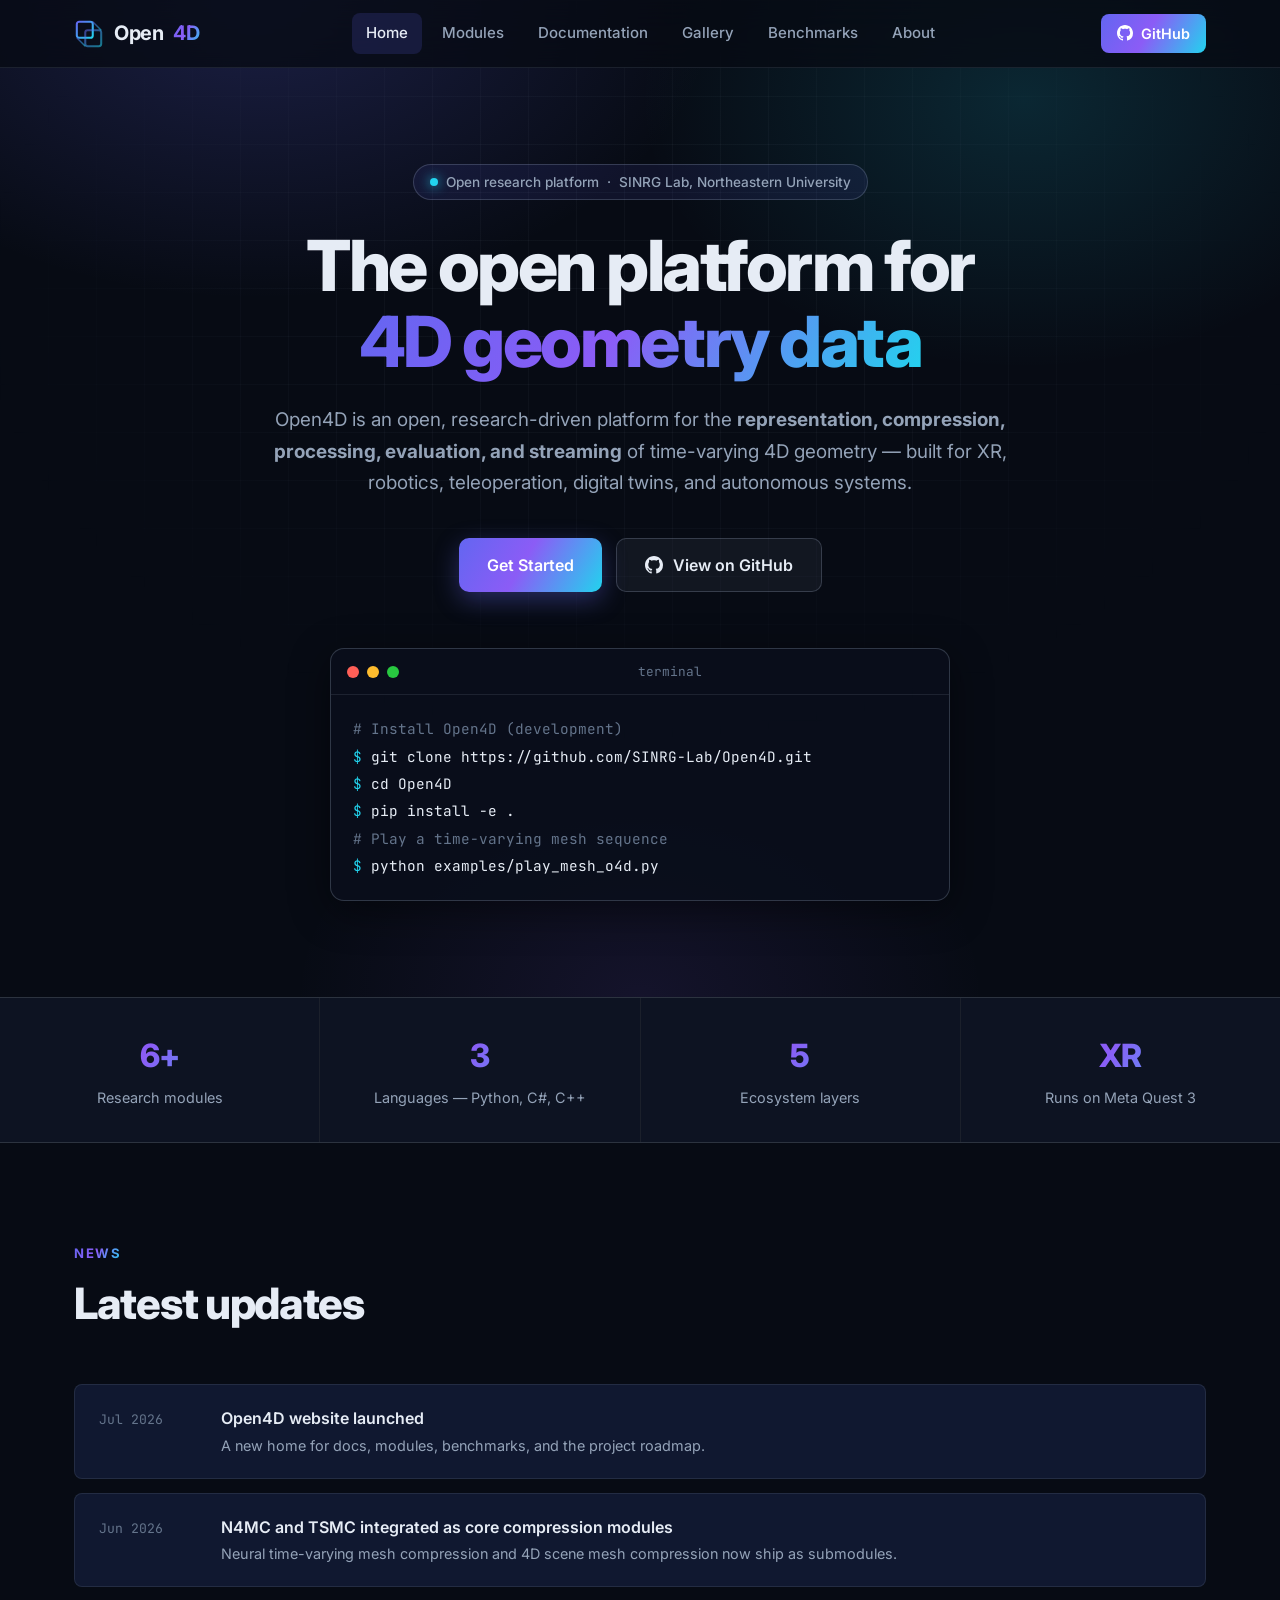
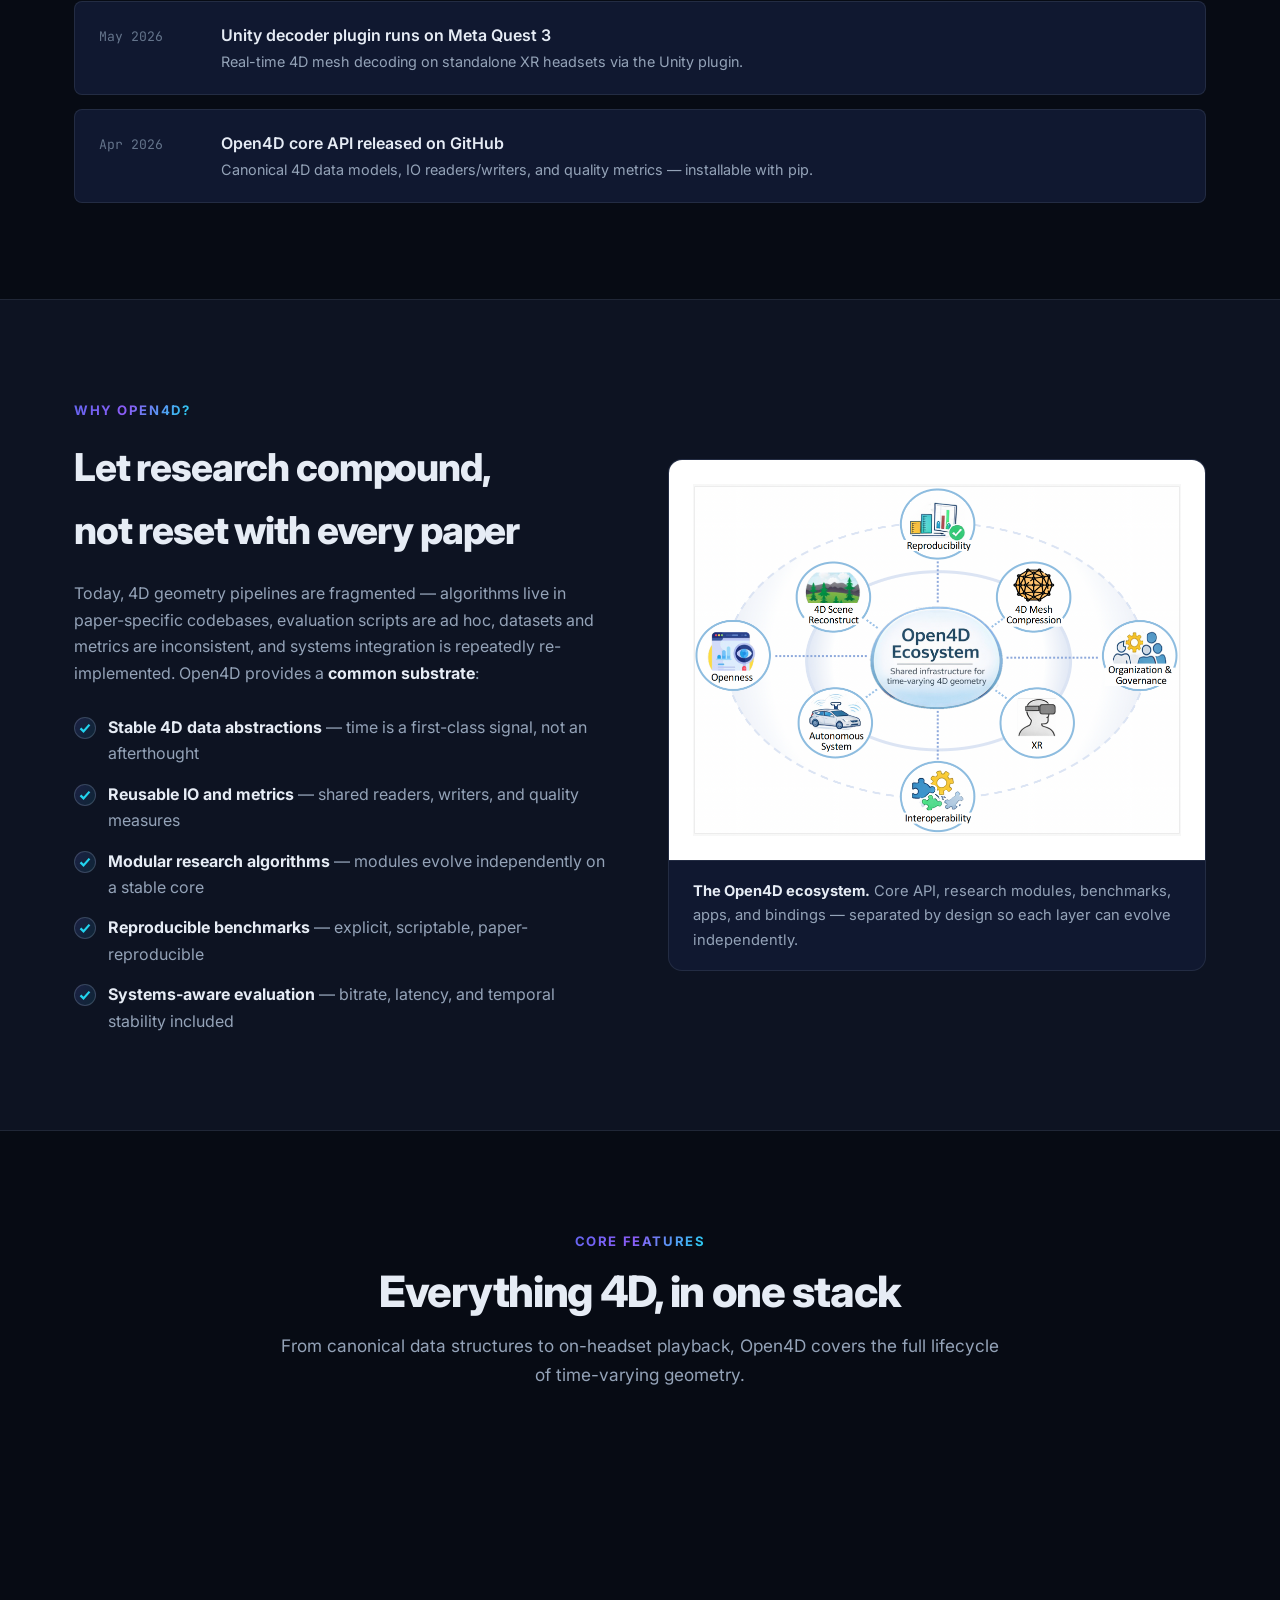
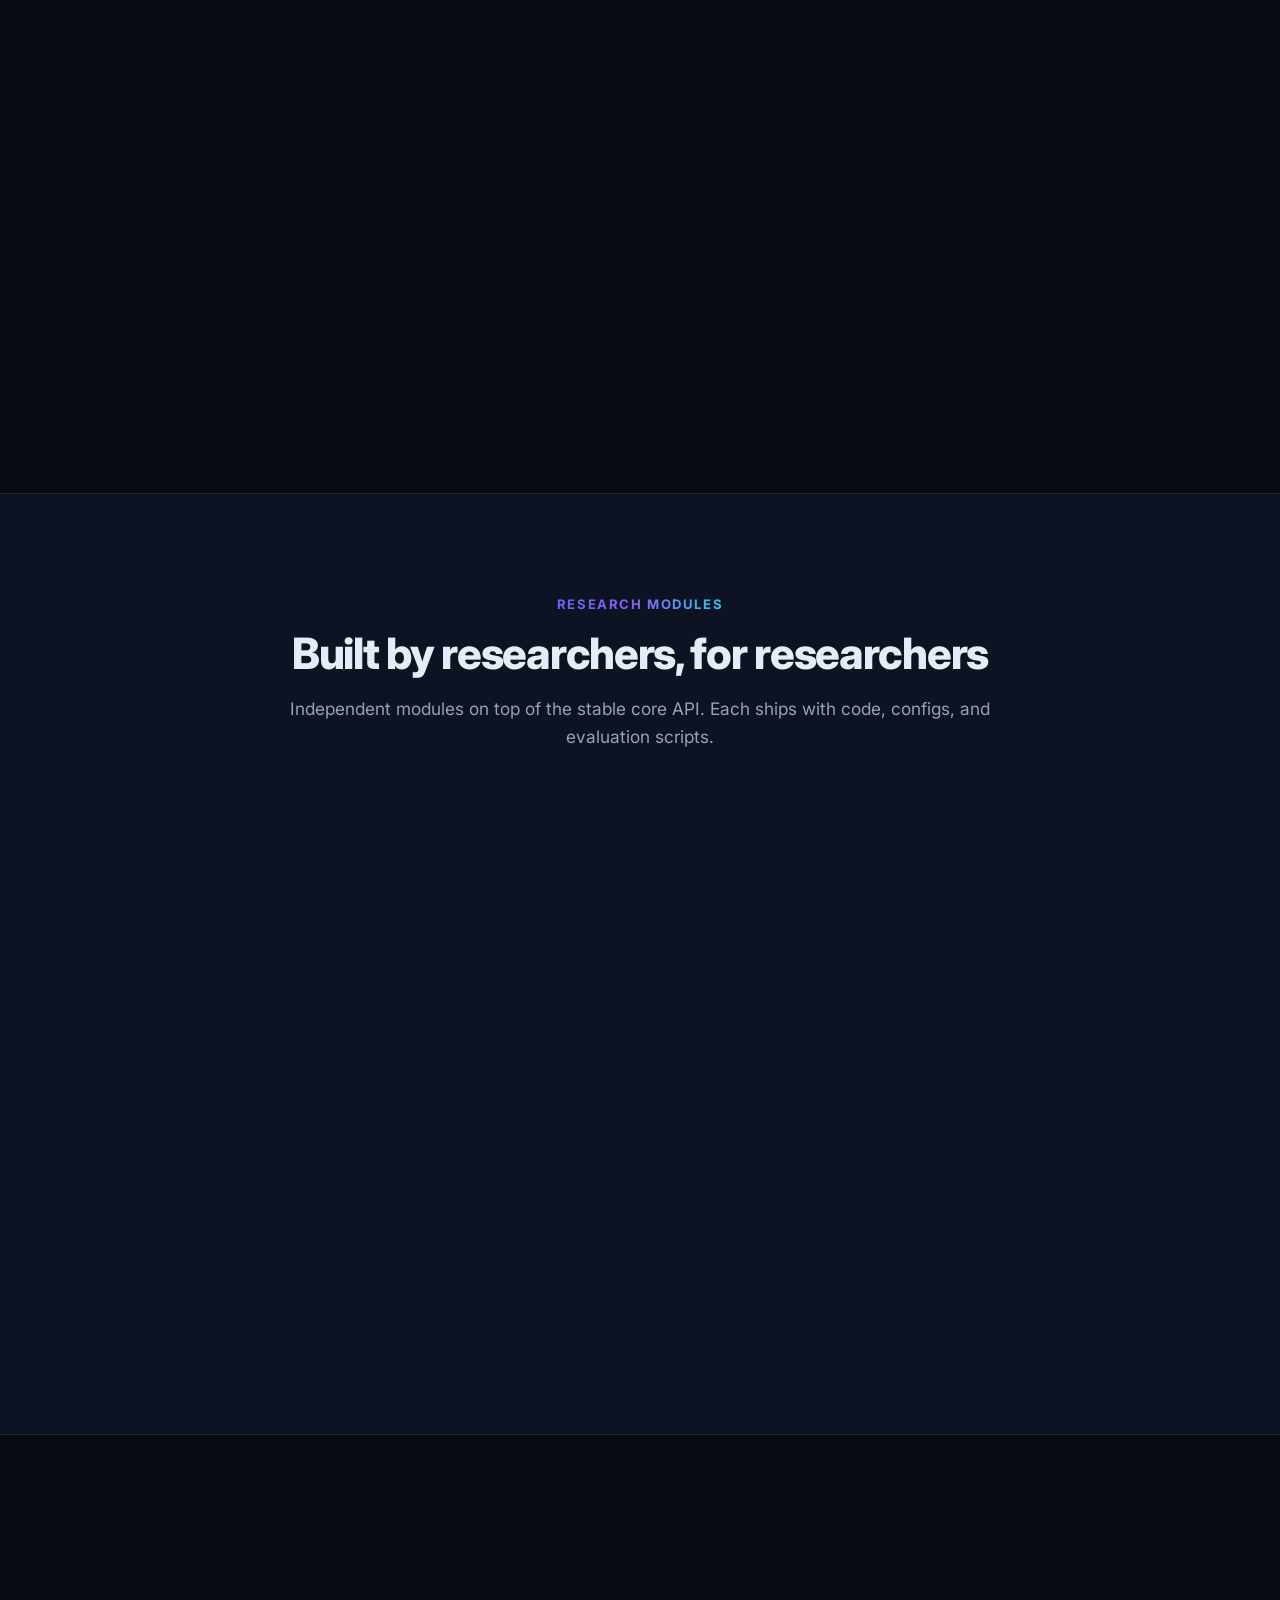
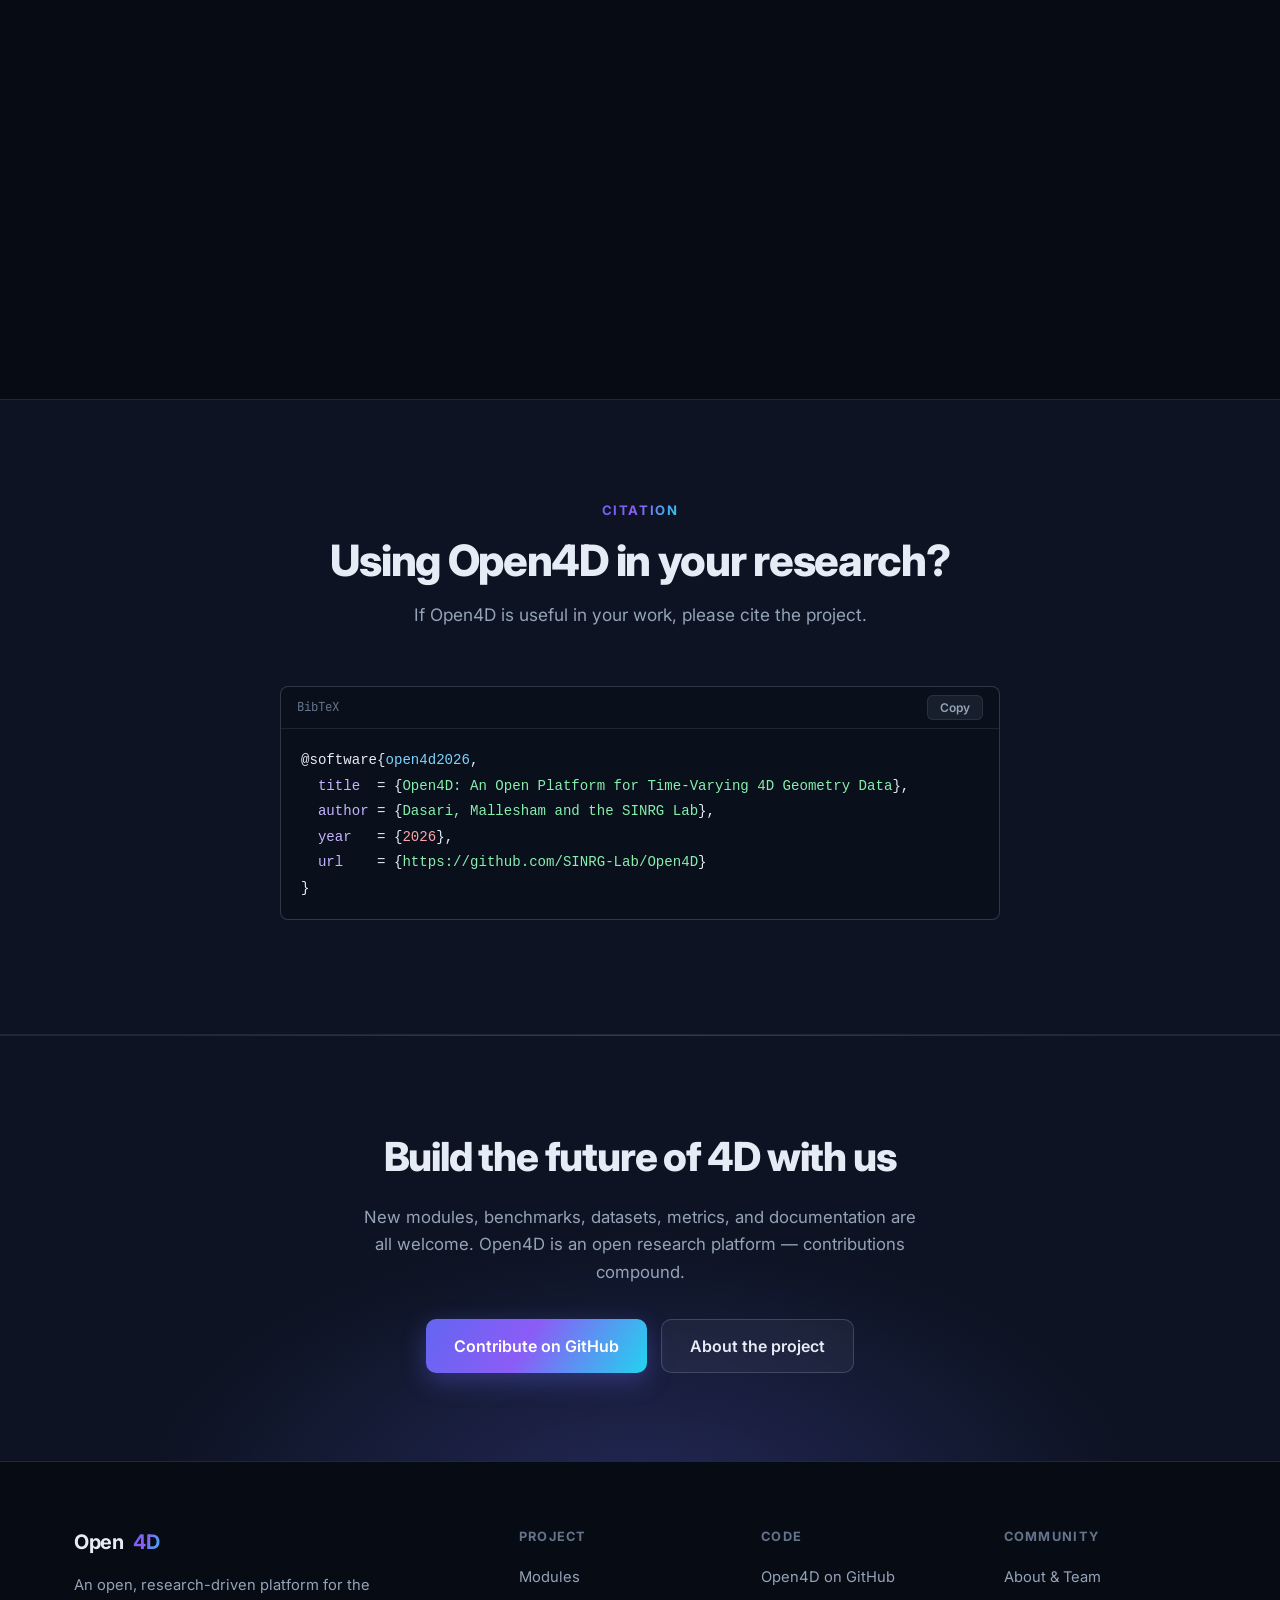
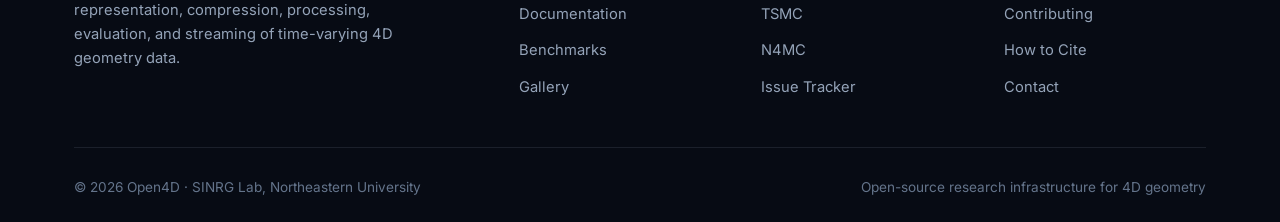
==== index.html @ 84b8e0c8 "adding initial pages" ====
<!DOCTYPE html>
<html lang="en">
<head>
  <meta charset="UTF-8" />
  <meta name="viewport" content="width=device-width, initial-scale=1.0" />
  <title>Open4D — An Open Platform for 4D Geometry Data</title>
  <meta name="description" content="Open4D is an open, research-driven platform for the representation, compression, processing, evaluation, and streaming of time-varying 4D geometry data." />
  <link rel="preconnect" href="https://fonts.googleapis.com" />
  <link rel="preconnect" href="https://fonts.gstatic.com" crossorigin />
  <link href="https://fonts.googleapis.com/css2?family=Inter:wght@400;500;600;700;800&family=JetBrains+Mono:wght@400;500&display=swap" rel="stylesheet" />
  <link rel="stylesheet" href="css/style.css" />
  <link rel="icon" type="image/svg+xml" href="assets/favicon.svg" />
</head>
<body>

  <!-- ============ NAV ============ -->
  <header class="nav">
    <div class="nav-inner">
      <a href="index.html" class="nav-logo">
        <svg class="logo-mark" viewBox="0 0 32 32" xmlns="http://www.w3.org/2000/svg" aria-hidden="true">
          <defs>
            <linearGradient id="logo-grad" x1="0" y1="0" x2="1" y2="1">
              <stop offset="0" stop-color="#6366f1"/><stop offset="1" stop-color="#22d3ee"/>
            </linearGradient>
          </defs>
          <rect x="3" y="3" width="17" height="17" rx="2.5" fill="none" stroke="url(#logo-grad)" stroke-width="2.2"/>
          <rect x="12" y="12" width="17" height="17" rx="2.5" fill="none" stroke="url(#logo-grad)" stroke-width="2.2" opacity="0.55"/>
          <line x1="20" y1="3" x2="29" y2="12" stroke="url(#logo-grad)" stroke-width="1.6" opacity="0.55"/>
          <line x1="3" y1="20" x2="12" y2="29" stroke="url(#logo-grad)" stroke-width="1.6" opacity="0.55"/>
        </svg>
        Open<span class="logo-4d">4D</span>
      </a>
      <nav>
        <ul class="nav-links" id="nav-links">
          <li><a href="index.html" class="active">Home</a></li>
          <li><a href="modules.html">Modules</a></li>
          <li><a href="documentation.html">Documentation</a></li>
          <li><a href="gallery.html">Gallery</a></li>
          <li><a href="benchmarks.html">Benchmarks</a></li>
          <li><a href="about.html">About</a></li>
        </ul>
      </nav>
      <a class="nav-cta" href="https://github.com/SINRG-Lab/Open4D" target="_blank" rel="noopener">
        <svg viewBox="0 0 16 16" aria-hidden="true"><path d="M8 0C3.58 0 0 3.58 0 8c0 3.54 2.29 6.53 5.47 7.59.4.07.55-.17.55-.38 0-.19-.01-.82-.01-1.49-2.01.37-2.53-.49-2.69-.94-.09-.23-.48-.94-.82-1.13-.28-.15-.68-.52-.01-.53.63-.01 1.08.58 1.23.82.72 1.21 1.87.87 2.33.66.07-.52.28-.87.51-1.07-1.78-.2-3.64-.89-3.64-3.95 0-.87.31-1.59.82-2.15-.08-.2-.36-1.02.08-2.12 0 0 .67-.21 2.2.82.64-.18 1.32-.27 2-.27s1.36.09 2 .27c1.53-1.04 2.2-.82 2.2-.82.44 1.1.16 1.92.08 2.12.51.56.82 1.27.82 2.15 0 3.07-1.87 3.75-3.65 3.95.29.25.54.73.54 1.48 0 1.07-.01 1.93-.01 2.2 0 .21.15.46.55.38A8.01 8.01 0 0 0 16 8c0-4.42-3.58-8-8-8z"/></svg>
        GitHub
      </a>
      <button class="nav-toggle" id="nav-toggle" aria-label="Toggle menu" aria-expanded="false">☰</button>
    </div>
  </header>

  <!-- ============ HERO ============ -->
  <section class="hero">
    <div class="hero-bg"></div>
    <div class="hero-grid"></div>
    <div class="container">
      <div class="hero-badge"><span class="dot"></span> Open research platform &nbsp;·&nbsp; SINRG Lab, Northeastern University</div>
      <h1>The open platform for<br /><span class="gradient-text">4D geometry data</span></h1>
      <p class="hero-sub">
        Open4D is an open, research-driven platform for the <strong>representation, compression, processing,
        evaluation, and streaming</strong> of time-varying 4D geometry — built for XR, robotics, teleoperation,
        digital twins, and autonomous systems.
      </p>
      <div class="hero-actions">
        <a href="documentation.html" class="btn btn-primary">Get Started</a>
        <a href="https://github.com/SINRG-Lab/Open4D" target="_blank" rel="noopener" class="btn btn-secondary">
          <svg viewBox="0 0 16 16" aria-hidden="true"><path d="M8 0C3.58 0 0 3.58 0 8c0 3.54 2.29 6.53 5.47 7.59.4.07.55-.17.55-.38 0-.19-.01-.82-.01-1.49-2.01.37-2.53-.49-2.69-.94-.09-.23-.48-.94-.82-1.13-.28-.15-.68-.52-.01-.53.63-.01 1.08.58 1.23.82.72 1.21 1.87.87 2.33.66.07-.52.28-.87.51-1.07-1.78-.2-3.64-.89-3.64-3.95 0-.87.31-1.59.82-2.15-.08-.2-.36-1.02.08-2.12 0 0 .67-.21 2.2.82.64-.18 1.32-.27 2-.27s1.36.09 2 .27c1.53-1.04 2.2-.82 2.2-.82.44 1.1.16 1.92.08 2.12.51.56.82 1.27.82 2.15 0 3.07-1.87 3.75-3.65 3.95.29.25.54.73.54 1.48 0 1.07-.01 1.93-.01 2.2 0 .21.15.46.55.38A8.01 8.01 0 0 0 16 8c0-4.42-3.58-8-8-8z"/></svg>
          View on GitHub
        </a>
      </div>
      <div class="hero-terminal">
        <div class="term-bar">
          <span class="term-dot"></span><span class="term-dot"></span><span class="term-dot"></span>
          <span class="term-title">terminal</span>
        </div>
        <pre><span class="comment"># Install Open4D (development)</span>
<span class="prompt">$</span> git clone https://github.com/SINRG-Lab/Open4D.git
<span class="prompt">$</span> cd Open4D
<span class="prompt">$</span> pip install -e .
<span class="comment"># Play a time-varying mesh sequence</span>
<span class="prompt">$</span> python examples/play_mesh_o4d.py</pre>
      </div>
    </div>
  </section>

  <!-- ============ STATS ============ -->
  <div class="stats-strip">
    <div class="stat"><div class="stat-num">6+</div><div class="stat-label">Research modules</div></div>
    <div class="stat"><div class="stat-num">3</div><div class="stat-label">Languages — Python, C#, C++</div></div>
    <div class="stat"><div class="stat-num">5</div><div class="stat-label">Ecosystem layers</div></div>
    <div class="stat"><div class="stat-num">XR</div><div class="stat-label">Runs on Meta Quest 3</div></div>
  </div>

  <!-- ============ NEWS ============ -->
  <section class="section">
    <div class="container">
      <div class="section-head left">
        <span class="section-eyebrow">News</span>
        <h2>Latest updates</h2>
      </div>
      <div class="news-list reveal">
        <div class="news-item">
          <span class="news-date">Jul 2026</span>
          <div><h4>Open4D website launched</h4><p>A new home for docs, modules, benchmarks, and the project roadmap.</p></div>
        </div>
        <div class="news-item">
          <span class="news-date">Jun 2026</span>
          <div><h4>N4MC and TSMC integrated as core compression modules</h4><p>Neural time-varying mesh compression and 4D scene mesh compression now ship as submodules.</p></div>
        </div>
        <div class="news-item">
          <span class="news-date">May 2026</span>
          <div><h4>Unity decoder plugin runs on Meta Quest 3</h4><p>Real-time 4D mesh decoding on standalone XR headsets via the Unity plugin.</p></div>
        </div>
        <div class="news-item">
          <span class="news-date">Apr 2026</span>
          <div><h4>Open4D core API released on GitHub</h4><p>Canonical 4D data models, IO readers/writers, and quality metrics — installable with pip.</p></div>
        </div>
      </div>
    </div>
  </section>

  <!-- ============ WHY OPEN4D ============ -->
  <section class="section section-alt">
    <div class="container split">
      <div class="reveal">
        <span class="section-eyebrow">Why Open4D?</span>
        <h2 style="font-size: clamp(1.8rem, 4vw, 2.4rem); font-weight: 800; letter-spacing: -0.03em; margin-bottom: 18px;">
          Let research compound,<br />not reset with every paper
        </h2>
        <p style="color: var(--text-muted); margin-bottom: 28px;">
          Today, 4D geometry pipelines are fragmented — algorithms live in paper-specific codebases,
          evaluation scripts are ad hoc, datasets and metrics are inconsistent, and systems integration
          is repeatedly re-implemented. Open4D provides a <strong style="color: var(--text);">common substrate</strong>:
        </p>
        <ul class="checklist">
          <li><span class="check"><svg viewBox="0 0 16 16"><path d="M2 8.5 6 12.5 14 3.5"/></svg></span><span><strong>Stable 4D data abstractions</strong> — time is a first-class signal, not an afterthought</span></li>
          <li><span class="check"><svg viewBox="0 0 16 16"><path d="M2 8.5 6 12.5 14 3.5"/></svg></span><span><strong>Reusable IO and metrics</strong> — shared readers, writers, and quality measures</span></li>
          <li><span class="check"><svg viewBox="0 0 16 16"><path d="M2 8.5 6 12.5 14 3.5"/></svg></span><span><strong>Modular research algorithms</strong> — modules evolve independently on a stable core</span></li>
          <li><span class="check"><svg viewBox="0 0 16 16"><path d="M2 8.5 6 12.5 14 3.5"/></svg></span><span><strong>Reproducible benchmarks</strong> — explicit, scriptable, paper-reproducible</span></li>
          <li><span class="check"><svg viewBox="0 0 16 16"><path d="M2 8.5 6 12.5 14 3.5"/></svg></span><span><strong>Systems-aware evaluation</strong> — bitrate, latency, and temporal stability included</span></li>
        </ul>
      </div>
      <figure class="figure-block reveal">
        <div class="figure-media"><img src="assets/open4d-ecosystem.png" alt="Open4D ecosystem layers diagram" /></div>
        <figcaption><strong>The Open4D ecosystem.</strong> Core API, research modules, benchmarks, apps, and bindings — separated by design so each layer can evolve independently.</figcaption>
      </figure>
    </div>
  </section>

  <!-- ============ FEATURES ============ -->
  <section class="section">
    <div class="container">
      <div class="section-head">
        <span class="section-eyebrow">Core Features</span>
        <h2>Everything 4D, in one stack</h2>
        <p>From canonical data structures to on-headset playback, Open4D covers the full lifecycle of time-varying geometry.</p>
      </div>
      <div class="grid grid-3">
        <div class="card reveal">
          <div class="card-icon"><svg viewBox="0 0 24 24"><path d="M12 2 3 7v10l9 5 9-5V7l-9-5z"/><path d="M3 7l9 5 9-5"/><path d="M12 12v10"/></svg></div>
          <h3>4D Data Structures</h3>
          <p>Canonical representations for time-varying meshes and point clouds — the <code style="font-family: var(--mono); font-size: 0.85em; color: #a5b4fc;">.o4d</code> data model treats time as a first-class dimension.</p>
        </div>
        <div class="card reveal">
          <div class="card-icon"><svg viewBox="0 0 24 24"><path d="M4 17v3h16v-3"/><path d="M12 3v13"/><path d="M7 11l5 5 5-5"/></svg></div>
          <h3>IO Readers &amp; Writers</h3>
          <p>Unified readers and writers for mesh sequences, point-cloud streams, and Draco-compressed point clouds — one API across formats.</p>
        </div>
        <div class="card reveal">
          <div class="card-icon"><svg viewBox="0 0 24 24"><path d="M21 12a9 9 0 1 1-9-9"/><path d="M21 3l-9 9"/><path d="M15 3h6v6"/></svg></div>
          <h3>Compression Codecs</h3>
          <p>State-of-the-art encoders and decoders for 4D meshes — neural (N4MC), scene-level (TSMC), and time-varying mesh compression (TVMC).</p>
        </div>
        <div class="card reveal">
          <div class="card-icon"><svg viewBox="0 0 24 24"><rect x="2" y="6" width="20" height="12" rx="2"/><path d="M6 12h4"/><path d="M14 12h4"/></svg></div>
          <h3>XR Playback</h3>
          <p>A Unity decoder plugin decodes and renders 4D meshes in real time on XR headsets, including the standalone Meta Quest 3.</p>
        </div>
        <div class="card reveal">
          <div class="card-icon"><svg viewBox="0 0 24 24"><path d="M3 20h18"/><path d="M5 20V10"/><path d="M10 20V4"/><path d="M15 20v-8"/><path d="M20 20V7"/></svg></div>
          <h3>Quality &amp; Temporal Metrics</h3>
          <p>Systems-aware evaluation out of the box: geometric distortion, bitrate, latency, and temporal-stability metrics for streaming pipelines.</p>
        </div>
        <div class="card reveal">
          <div class="card-icon"><svg viewBox="0 0 24 24"><path d="M9 3H5a2 2 0 0 0-2 2v4"/><path d="M15 3h4a2 2 0 0 1 2 2v4"/><path d="M9 21H5a2 2 0 0 1-2-2v-4"/><path d="M15 21h4a2 2 0 0 0 2-2v-4"/><circle cx="12" cy="12" r="3"/></svg></div>
          <h3>Reproducible Benchmarks</h3>
          <p>Paper-reproducible experiment code with reimplemented baselines, configs, and scripts — so results are comparable across papers.</p>
        </div>
      </div>
    </div>
  </section>

  <!-- ============ MODULES PREVIEW ============ -->
  <section class="section section-alt">
    <div class="container">
      <div class="section-head">
        <span class="section-eyebrow">Research Modules</span>
        <h2>Built by researchers, for researchers</h2>
        <p>Independent modules on top of the stable core API. Each ships with code, configs, and evaluation scripts.</p>
      </div>
      <div class="grid grid-3">
        <div class="card reveal">
          <span class="card-tag tag-core">Compression</span>
          <h3>N4MC</h3>
          <p>Neural time-varying mesh compression — learned codecs for dynamic mesh sequences.</p>
          <a class="card-link" href="modules.html#n4mc">Learn more →</a>
        </div>
        <div class="card reveal">
          <span class="card-tag tag-core">Compression</span>
          <h3>TSMC</h3>
          <p>Time-varying 4D scene mesh compression for full dynamic scenes.</p>
          <a class="card-link" href="modules.html#tsmc">Learn more →</a>
        </div>
        <div class="card reveal">
          <span class="card-tag tag-core">Compression</span>
          <h3>TVMC</h3>
          <p>Time-varying mesh compression exploiting temporal redundancy across frames.</p>
          <a class="card-link" href="modules.html#tvmc">Learn more →</a>
        </div>
        <div class="card reveal">
          <span class="card-tag tag-app">XR / Unity</span>
          <h3>Unity Decoder Plugin</h3>
          <p>Real-time 4D mesh decoding in Unity — runs on XR headsets like Meta Quest 3.</p>
          <a class="card-link" href="modules.html#unity">Learn more →</a>
        </div>
        <div class="card reveal">
          <span class="card-tag tag-module">Tracking</span>
          <h3>ARAP Volume Tracking</h3>
          <p>Deformation-aware temporal alignment using as-rigid-as-possible volume tracking.</p>
          <a class="card-link" href="modules.html#arap">Learn more →</a>
        </div>
        <div class="card reveal">
          <span class="card-tag tag-module">Editing</span>
          <h3>Temporal Mesh Editing</h3>
          <p>Structured editing of dynamic geometry that stays consistent across time.</p>
          <a class="card-link" href="modules.html#editing">Learn more →</a>
        </div>
      </div>
    </div>
  </section>

  <!-- ============ QUICKSTART ============ -->
  <section class="section">
    <div class="container split">
      <div class="reveal">
        <span class="section-eyebrow">Quickstart</span>
        <h2 style="font-size: clamp(1.8rem, 4vw, 2.4rem); font-weight: 800; letter-spacing: -0.03em; margin-bottom: 18px;">
          From clone to playback<br />in three commands
        </h2>
        <p style="color: var(--text-muted); margin-bottom: 20px;">
          Open4D installs as a standard Python package. Bundled examples let you load, convert, and play
          time-varying meshes and point clouds immediately — including Draco-compressed point-cloud streams.
        </p>
        <a href="documentation.html" class="btn btn-secondary">Read the docs</a>
      </div>
      <div class="reveal">
        <div class="code-block">
          <div class="code-head"><span>install &amp; run</span><button class="copy-btn">Copy</button></div>
          <pre><code><span class="cm"># clone and install</span>
git clone https://github.com/SINRG-Lab/Open4D.git
cd Open4D
pip install -e .

<span class="cm"># play a 4D mesh sequence</span>
python examples/play_mesh_o4d.py

<span class="cm"># play a Draco-compressed point cloud</span>
python examples/play_draco_pointcloud_o4d.py</code></pre>
        </div>
      </div>
    </div>
  </section>

  <!-- ============ CITATION ============ -->
  <section class="section section-alt">
    <div class="container">
      <div class="section-head">
        <span class="section-eyebrow">Citation</span>
        <h2>Using Open4D in your research?</h2>
        <p>If Open4D is useful in your work, please cite the project.</p>
      </div>
      <div style="max-width: 720px; margin: 0 auto;" class="reveal">
        <div class="code-block">
          <div class="code-head"><span>BibTeX</span><button class="copy-btn">Copy</button></div>
          <pre><code>@software{<span class="fn">open4d2026</span>,
  <span class="kw">title</span>  = {<span class="str">Open4D: An Open Platform for Time-Varying 4D Geometry Data</span>},
  <span class="kw">author</span> = {<span class="str">Dasari, Mallesham and the SINRG Lab</span>},
  <span class="kw">year</span>   = {<span class="num">2026</span>},
  <span class="kw">url</span>    = {<span class="str">https://github.com/SINRG-Lab/Open4D</span>}
}</code></pre>
        </div>
      </div>
    </div>
  </section>

  <!-- ============ CTA ============ -->
  <section class="cta-band">
    <h2>Build the future of 4D with us</h2>
    <p>New modules, benchmarks, datasets, metrics, and documentation are all welcome. Open4D is an open research platform — contributions compound.</p>
    <div class="hero-actions" style="margin-bottom: 0;">
      <a href="https://github.com/SINRG-Lab/Open4D" target="_blank" rel="noopener" class="btn btn-primary">Contribute on GitHub</a>
      <a href="about.html" class="btn btn-secondary">About the project</a>
    </div>
  </section>

  <!-- ============ FOOTER ============ -->
  <footer class="footer">
    <div class="container">
      <div class="footer-grid">
        <div class="footer-brand">
          <a href="index.html" class="nav-logo">Open<span class="logo-4d">4D</span></a>
          <p>An open, research-driven platform for the representation, compression, processing, evaluation, and streaming of time-varying 4D geometry data.</p>
        </div>
        <div>
          <h5>Project</h5>
          <ul>
            <li><a href="modules.html">Modules</a></li>
            <li><a href="documentation.html">Documentation</a></li>
            <li><a href="benchmarks.html">Benchmarks</a></li>
            <li><a href="gallery.html">Gallery</a></li>
          </ul>
        </div>
        <div>
          <h5>Code</h5>
          <ul>
            <li><a href="https://github.com/SINRG-Lab/Open4D" target="_blank" rel="noopener">Open4D on GitHub</a></li>
            <li><a href="https://github.com/SINRG-Lab/TSMC" target="_blank" rel="noopener">TSMC</a></li>
            <li><a href="https://github.com/frozzzen3/N4MC" target="_blank" rel="noopener">N4MC</a></li>
            <li><a href="https://github.com/SINRG-Lab/Open4D/issues" target="_blank" rel="noopener">Issue Tracker</a></li>
          </ul>
        </div>
        <div>
          <h5>Community</h5>
          <ul>
            <li><a href="about.html">About &amp; Team</a></li>
            <li><a href="about.html#contributing">Contributing</a></li>
            <li><a href="about.html#citation">How to Cite</a></li>
            <li><a href="mailto:m.dasari@northeastern.edu">Contact</a></li>
          </ul>
        </div>
      </div>
      <div class="footer-bottom">
        <span>© 2026 Open4D · SINRG Lab, Northeastern University</span>
        <span>Open-source research infrastructure for 4D geometry</span>
      </div>
    </div>
  </footer>

  <script src="js/main.js"></script>
</body>
</html>
---- css/style.css ----
/* ==========================================================================
   Open4D Website — Shared Stylesheet
   ========================================================================== */

:root {
  --bg: #070b14;
  --bg-elevated: #0d1322;
  --bg-card: #101830;
  --bg-card-hover: #16203d;
  --border: rgba(148, 163, 184, 0.14);
  --border-strong: rgba(148, 163, 184, 0.28);
  --text: #e6ecf5;
  --text-muted: #94a3b8;
  --text-faint: #64748b;
  --accent: #6366f1;
  --accent-2: #22d3ee;
  --accent-3: #a78bfa;
  --gradient: linear-gradient(120deg, #6366f1 0%, #8b5cf6 45%, #22d3ee 100%);
  --gradient-soft: linear-gradient(120deg, rgba(99, 102, 241, 0.16), rgba(34, 211, 238, 0.10));
  --radius: 14px;
  --radius-sm: 8px;
  --shadow: 0 10px 40px rgba(0, 0, 0, 0.45);
  --font: "Inter", -apple-system, BlinkMacSystemFont, "Segoe UI", sans-serif;
  --mono: "JetBrains Mono", ui-monospace, "SF Mono", Menlo, monospace;
  --nav-height: 68px;
}

* { margin: 0; padding: 0; box-sizing: border-box; }

html { scroll-behavior: smooth; scroll-padding-top: calc(var(--nav-height) + 20px); }

body {
  font-family: var(--font);
  background: var(--bg);
  color: var(--text);
  line-height: 1.65;
  -webkit-font-smoothing: antialiased;
}

::selection { background: rgba(99, 102, 241, 0.45); }

img { max-width: 100%; display: block; }

a { color: var(--accent-2); text-decoration: none; }
a:hover { text-decoration: underline; }

.container { max-width: 1180px; margin: 0 auto; padding: 0 24px; }

/* --------------------------------------------------------------------------
   Navigation
   -------------------------------------------------------------------------- */

.nav {
  position: fixed;
  inset: 0 0 auto 0;
  height: var(--nav-height);
  z-index: 100;
  backdrop-filter: blur(16px);
  -webkit-backdrop-filter: blur(16px);
  background: rgba(7, 11, 20, 0.78);
  border-bottom: 1px solid var(--border);
}

.nav-inner {
  max-width: 1180px;
  margin: 0 auto;
  padding: 0 24px;
  height: 100%;
  display: flex;
  align-items: center;
  justify-content: space-between;
  gap: 24px;
}

.nav-logo {
  display: flex;
  align-items: center;
  gap: 10px;
  font-weight: 700;
  font-size: 1.25rem;
  color: var(--text);
  letter-spacing: -0.02em;
}
.nav-logo:hover { text-decoration: none; }
.nav-logo .logo-mark { width: 30px; height: 30px; flex-shrink: 0; }
.nav-logo .logo-4d {
  background: var(--gradient);
  -webkit-background-clip: text;
  background-clip: text;
  color: transparent;
}

.nav-links {
  display: flex;
  align-items: center;
  gap: 6px;
  list-style: none;
}
.nav-links a {
  display: block;
  padding: 8px 14px;
  border-radius: 8px;
  color: var(--text-muted);
  font-size: 0.94rem;
  font-weight: 500;
  transition: color 0.15s, background 0.15s;
}
.nav-links a:hover { color: var(--text); background: rgba(148, 163, 184, 0.08); text-decoration: none; }
.nav-links a.active { color: var(--text); background: rgba(99, 102, 241, 0.16); }

.nav-cta {
  display: inline-flex;
  align-items: center;
  gap: 8px;
  padding: 8px 16px;
  border-radius: 8px;
  background: var(--gradient);
  color: #fff !important;
  font-weight: 600;
  font-size: 0.9rem;
  transition: opacity 0.15s, transform 0.15s;
}
.nav-cta:hover { opacity: 0.9; transform: translateY(-1px); text-decoration: none; }
.nav-cta svg { width: 16px; height: 16px; fill: currentColor; }

.nav-toggle {
  display: none;
  background: none;
  border: 1px solid var(--border-strong);
  border-radius: 8px;
  color: var(--text);
  width: 42px;
  height: 42px;
  font-size: 1.2rem;
  cursor: pointer;
}

/* --------------------------------------------------------------------------
   Hero
   -------------------------------------------------------------------------- */

.hero {
  position: relative;
  padding: calc(var(--nav-height) + 96px) 0 96px;
  overflow: hidden;
  text-align: center;
}

.hero-bg {
  position: absolute;
  inset: 0;
  z-index: -1;
  background:
    radial-gradient(ellipse 60% 50% at 20% 0%, rgba(99, 102, 241, 0.22), transparent 60%),
    radial-gradient(ellipse 50% 45% at 80% 10%, rgba(34, 211, 238, 0.14), transparent 60%),
    radial-gradient(ellipse 45% 40% at 50% 100%, rgba(139, 92, 246, 0.10), transparent 60%);
}

.hero-grid {
  position: absolute;
  inset: 0;
  z-index: -1;
  background-image:
    linear-gradient(rgba(148, 163, 184, 0.05) 1px, transparent 1px),
    linear-gradient(90deg, rgba(148, 163, 184, 0.05) 1px, transparent 1px);
  background-size: 48px 48px;
  mask-image: radial-gradient(ellipse 70% 60% at 50% 30%, black 30%, transparent 75%);
  -webkit-mask-image: radial-gradient(ellipse 70% 60% at 50% 30%, black 30%, transparent 75%);
}

.hero-badge {
  display: inline-flex;
  align-items: center;
  gap: 8px;
  padding: 6px 16px;
  border-radius: 100px;
  border: 1px solid var(--border-strong);
  background: rgba(99, 102, 241, 0.1);
  color: var(--text-muted);
  font-size: 0.85rem;
  font-weight: 500;
  margin-bottom: 28px;
}
.hero-badge .dot {
  width: 8px; height: 8px; border-radius: 50%;
  background: var(--accent-2);
  box-shadow: 0 0 12px var(--accent-2);
}

.hero h1 {
  font-size: clamp(2.6rem, 6vw, 4.4rem);
  font-weight: 800;
  letter-spacing: -0.035em;
  line-height: 1.08;
  margin-bottom: 24px;
}
.hero h1 .gradient-text {
  background: var(--gradient);
  -webkit-background-clip: text;
  background-clip: text;
  color: transparent;
}

.hero-sub {
  max-width: 760px;
  margin: 0 auto 40px;
  font-size: 1.18rem;
  color: var(--text-muted);
}

.hero-actions {
  display: flex;
  justify-content: center;
  gap: 14px;
  flex-wrap: wrap;
  margin-bottom: 56px;
}

.btn {
  display: inline-flex;
  align-items: center;
  gap: 10px;
  padding: 13px 28px;
  border-radius: 10px;
  font-weight: 600;
  font-size: 1rem;
  transition: transform 0.15s, opacity 0.15s, background 0.15s;
  cursor: pointer;
  border: none;
}
.btn:hover { text-decoration: none; transform: translateY(-2px); }
.btn svg { width: 18px; height: 18px; fill: currentColor; }
.btn-primary { background: var(--gradient); color: #fff; box-shadow: 0 8px 24px rgba(99, 102, 241, 0.35); }
.btn-primary:hover { opacity: 0.92; }
.btn-secondary {
  background: rgba(148, 163, 184, 0.08);
  color: var(--text);
  border: 1px solid var(--border-strong);
}
.btn-secondary:hover { background: rgba(148, 163, 184, 0.14); }

.hero-terminal {
  max-width: 620px;
  margin: 0 auto;
  text-align: left;
  border-radius: var(--radius);
  border: 1px solid var(--border-strong);
  background: rgba(10, 15, 28, 0.85);
  box-shadow: var(--shadow);
  overflow: hidden;
}
.hero-terminal .term-bar {
  display: flex;
  align-items: center;
  gap: 8px;
  padding: 12px 16px;
  border-bottom: 1px solid var(--border);
}
.term-bar .term-dot { width: 12px; height: 12px; border-radius: 50%; }
.term-bar .term-dot:nth-child(1) { background: #ff5f57; }
.term-bar .term-dot:nth-child(2) { background: #febc2e; }
.term-bar .term-dot:nth-child(3) { background: #28c840; }
.term-bar .term-title { margin-left: auto; margin-right: auto; font-size: 0.8rem; color: var(--text-faint); font-family: var(--mono); }
.hero-terminal pre {
  padding: 20px 22px;
  font-family: var(--mono);
  font-size: 0.9rem;
  line-height: 1.9;
  overflow-x: auto;
}
.hero-terminal .prompt { color: var(--accent-2); }
.hero-terminal .comment { color: var(--text-faint); }

/* Stats strip */
.stats-strip {
  display: grid;
  grid-template-columns: repeat(4, 1fr);
  gap: 1px;
  background: var(--border);
  border-block: 1px solid var(--border);
}
.stat {
  background: var(--bg-elevated);
  padding: 32px 20px;
  text-align: center;
}
.stat .stat-num {
  font-size: 2rem;
  font-weight: 800;
  letter-spacing: -0.02em;
  background: var(--gradient);
  -webkit-background-clip: text;
  background-clip: text;
  color: transparent;
}
.stat .stat-label { color: var(--text-muted); font-size: 0.9rem; margin-top: 4px; }

/* --------------------------------------------------------------------------
   Sections
   -------------------------------------------------------------------------- */

.section { padding: 96px 0; }
.section-alt { background: var(--bg-elevated); border-block: 1px solid var(--border); }

.section-head { max-width: 720px; margin: 0 auto 56px; text-align: center; }
.section-head.left { text-align: left; margin-left: 0; }
.section-eyebrow {
  display: inline-block;
  font-size: 0.82rem;
  font-weight: 700;
  text-transform: uppercase;
  letter-spacing: 0.12em;
  background: var(--gradient);
  -webkit-background-clip: text;
  background-clip: text;
  color: transparent;
  margin-bottom: 14px;
}
.section-head h2 {
  font-size: clamp(1.9rem, 4vw, 2.7rem);
  font-weight: 800;
  letter-spacing: -0.03em;
  line-height: 1.15;
  margin-bottom: 16px;
}
.section-head p { color: var(--text-muted); font-size: 1.08rem; }

/* Cards */
.grid { display: grid; gap: 22px; }
.grid-2 { grid-template-columns: repeat(2, 1fr); }
.grid-3 { grid-template-columns: repeat(3, 1fr); }

.card {
  background: var(--bg-card);
  border: 1px solid var(--border);
  border-radius: var(--radius);
  padding: 28px;
  transition: transform 0.2s, border-color 0.2s, background 0.2s;
}
.card:hover { transform: translateY(-4px); border-color: var(--border-strong); background: var(--bg-card-hover); }

.card-icon {
  width: 48px;
  height: 48px;
  border-radius: 12px;
  display: flex;
  align-items: center;
  justify-content: center;
  background: var(--gradient-soft);
  border: 1px solid var(--border-strong);
  margin-bottom: 18px;
}
.card-icon svg { width: 24px; height: 24px; stroke: var(--accent-2); fill: none; stroke-width: 1.8; }

.card h3 { font-size: 1.15rem; font-weight: 700; margin-bottom: 10px; letter-spacing: -0.01em; }
.card p { color: var(--text-muted); font-size: 0.95rem; }
.card .card-link { display: inline-block; margin-top: 14px; font-weight: 600; font-size: 0.9rem; }

.card-tag {
  display: inline-block;
  padding: 3px 10px;
  border-radius: 100px;
  font-size: 0.72rem;
  font-weight: 700;
  text-transform: uppercase;
  letter-spacing: 0.06em;
  margin-bottom: 14px;
}
.tag-core { background: rgba(99, 102, 241, 0.18); color: #a5b4fc; }
.tag-module { background: rgba(34, 211, 238, 0.14); color: #67e8f9; }
.tag-app { background: rgba(167, 139, 250, 0.16); color: #c4b5fd; }
.tag-soon { background: rgba(251, 191, 36, 0.14); color: #fcd34d; }

/* Figure blocks */
.figure-block {
  background: var(--bg-card);
  border: 1px solid var(--border);
  border-radius: var(--radius);
  overflow: hidden;
}
.figure-block .figure-media {
  background: #fff;
  padding: 24px;
  display: flex;
  justify-content: center;
}
.figure-block .figure-media.dark { background: var(--bg-elevated); }
.figure-block figcaption {
  padding: 18px 24px;
  border-top: 1px solid var(--border);
  color: var(--text-muted);
  font-size: 0.92rem;
}
.figure-block figcaption strong { color: var(--text); }

/* Split layout */
.split {
  display: grid;
  grid-template-columns: 1fr 1fr;
  gap: 56px;
  align-items: center;
}

/* Checklist */
.checklist { list-style: none; display: grid; gap: 14px; }
.checklist li { display: flex; gap: 12px; align-items: flex-start; color: var(--text-muted); }
.checklist li strong { color: var(--text); }
.checklist .check {
  flex-shrink: 0;
  width: 22px; height: 22px;
  border-radius: 50%;
  background: var(--gradient-soft);
  border: 1px solid var(--border-strong);
  display: flex; align-items: center; justify-content: center;
  margin-top: 3px;
}
.checklist .check svg { width: 12px; height: 12px; stroke: var(--accent-2); stroke-width: 3; fill: none; }

/* News list */
.news-list { display: grid; gap: 14px; }
.news-item {
  display: flex;
  gap: 22px;
  align-items: baseline;
  padding: 20px 24px;
  background: var(--bg-card);
  border: 1px solid var(--border);
  border-radius: var(--radius-sm);
  transition: border-color 0.15s;
}
.news-item:hover { border-color: var(--border-strong); }
.news-date {
  flex-shrink: 0;
  font-family: var(--mono);
  font-size: 0.82rem;
  color: var(--text-faint);
  min-width: 100px;
}
.news-item h4 { font-size: 1rem; font-weight: 600; margin-bottom: 2px; }
.news-item p { color: var(--text-muted); font-size: 0.9rem; }

/* --------------------------------------------------------------------------
   Code blocks
   -------------------------------------------------------------------------- */

.code-block {
  position: relative;
  background: #0a0f1c;
  border: 1px solid var(--border-strong);
  border-radius: var(--radius-sm);
  margin: 18px 0;
  overflow: hidden;
}
.code-block .code-head {
  display: flex;
  justify-content: space-between;
  align-items: center;
  padding: 8px 16px;
  border-bottom: 1px solid var(--border);
  font-family: var(--mono);
  font-size: 0.78rem;
  color: var(--text-faint);
}
.code-block pre {
  padding: 18px 20px;
  overflow-x: auto;
  font-family: var(--mono);
  font-size: 0.88rem;
  line-height: 1.75;
}
.code-block code .kw { color: #c4b5fd; }
.code-block code .str { color: #86efac; }
.code-block code .fn { color: #7dd3fc; }
.code-block code .cm { color: #64748b; font-style: italic; }
.code-block code .num { color: #fca5a5; }

.copy-btn {
  background: rgba(148, 163, 184, 0.1);
  border: 1px solid var(--border);
  color: var(--text-muted);
  font-size: 0.75rem;
  font-family: var(--font);
  font-weight: 600;
  padding: 4px 12px;
  border-radius: 6px;
  cursor: pointer;
  transition: background 0.15s, color 0.15s;
}
.copy-btn:hover { background: rgba(148, 163, 184, 0.2); color: var(--text); }
.copy-btn.copied { color: #86efac; border-color: rgba(134, 239, 172, 0.4); }

/* --------------------------------------------------------------------------
   Documentation layout
   -------------------------------------------------------------------------- */

.docs-layout {
  display: grid;
  grid-template-columns: 240px 1fr;
  gap: 56px;
  padding-top: calc(var(--nav-height) + 48px);
  padding-bottom: 96px;
}

.docs-sidebar {
  position: sticky;
  top: calc(var(--nav-height) + 48px);
  align-self: start;
  max-height: calc(100vh - var(--nav-height) - 80px);
  overflow-y: auto;
}
.docs-sidebar h5 {
  font-size: 0.75rem;
  text-transform: uppercase;
  letter-spacing: 0.1em;
  color: var(--text-faint);
  margin: 22px 0 8px;
  font-weight: 700;
}
.docs-sidebar h5:first-child { margin-top: 0; }
.docs-sidebar ul { list-style: none; }
.docs-sidebar a {
  display: block;
  padding: 6px 12px;
  border-left: 2px solid var(--border);
  color: var(--text-muted);
  font-size: 0.9rem;
  transition: color 0.15s, border-color 0.15s;
}
.docs-sidebar a:hover, .docs-sidebar a.active {
  color: var(--text);
  border-left-color: var(--accent);
  text-decoration: none;
}

.docs-content { min-width: 0; }
.docs-content h1 { font-size: 2.4rem; font-weight: 800; letter-spacing: -0.03em; margin-bottom: 16px; }
.docs-content .lead { font-size: 1.12rem; color: var(--text-muted); margin-bottom: 40px; }
.docs-content h2 {
  font-size: 1.6rem;
  font-weight: 700;
  letter-spacing: -0.02em;
  margin: 56px 0 16px;
  padding-top: 24px;
  border-top: 1px solid var(--border);
}
.docs-content h3 { font-size: 1.18rem; font-weight: 700; margin: 32px 0 12px; }
.docs-content p { color: var(--text-muted); margin-bottom: 16px; }
.docs-content ul, .docs-content ol { color: var(--text-muted); margin: 0 0 16px 22px; }
.docs-content li { margin-bottom: 8px; }
.docs-content li strong, .docs-content p strong { color: var(--text); }
.docs-content code:not(pre code) {
  font-family: var(--mono);
  font-size: 0.85em;
  background: rgba(148, 163, 184, 0.12);
  border: 1px solid var(--border);
  padding: 2px 7px;
  border-radius: 6px;
  color: #a5b4fc;
}

.callout {
  display: flex;
  gap: 14px;
  padding: 18px 20px;
  border-radius: var(--radius-sm);
  border: 1px solid rgba(34, 211, 238, 0.3);
  background: rgba(34, 211, 238, 0.07);
  margin: 20px 0;
}
.callout.warn { border-color: rgba(251, 191, 36, 0.35); background: rgba(251, 191, 36, 0.07); }
.callout p { margin: 0; font-size: 0.93rem; }
.callout .callout-icon { flex-shrink: 0; font-size: 1.1rem; }

/* Tables */
.table-wrap { overflow-x: auto; margin: 20px 0; border: 1px solid var(--border); border-radius: var(--radius-sm); }
table { width: 100%; border-collapse: collapse; font-size: 0.92rem; }
th {
  text-align: left;
  padding: 12px 18px;
  background: var(--bg-card);
  color: var(--text);
  font-weight: 600;
  border-bottom: 1px solid var(--border-strong);
  white-space: nowrap;
}
td { padding: 12px 18px; border-bottom: 1px solid var(--border); color: var(--text-muted); }
tr:last-child td { border-bottom: none; }
td code { font-family: var(--mono); font-size: 0.85em; color: #a5b4fc; }

/* --------------------------------------------------------------------------
   Page hero (interior pages)
   -------------------------------------------------------------------------- */

.page-hero {
  position: relative;
  padding: calc(var(--nav-height) + 72px) 0 64px;
  border-bottom: 1px solid var(--border);
  overflow: hidden;
}
.page-hero h1 { font-size: clamp(2.2rem, 5vw, 3.2rem); font-weight: 800; letter-spacing: -0.03em; margin-bottom: 14px; }
.page-hero p { max-width: 700px; color: var(--text-muted); font-size: 1.12rem; }

/* Gallery */
.gallery-grid { display: grid; grid-template-columns: repeat(2, 1fr); gap: 26px; }
.gallery-grid .wide { grid-column: 1 / -1; }

/* Module detail rows */
.module-row {
  display: grid;
  grid-template-columns: 1fr;
  gap: 0;
  background: var(--bg-card);
  border: 1px solid var(--border);
  border-radius: var(--radius);
  padding: 34px;
  margin-bottom: 26px;
}
.module-row .module-head { display: flex; align-items: center; gap: 16px; flex-wrap: wrap; margin-bottom: 14px; }
.module-row h3 { font-size: 1.35rem; font-weight: 700; letter-spacing: -0.01em; }
.module-row p { color: var(--text-muted); margin-bottom: 12px; }
.module-meta { display: flex; gap: 18px; flex-wrap: wrap; margin-top: 16px; font-size: 0.85rem; color: var(--text-faint); font-family: var(--mono); }
.module-meta span { display: inline-flex; align-items: center; gap: 6px; }

/* Timeline / roadmap */
.timeline { position: relative; margin-left: 10px; padding-left: 32px; border-left: 2px solid var(--border-strong); display: grid; gap: 32px; }
.timeline-item { position: relative; }
.timeline-item::before {
  content: "";
  position: absolute;
  left: -41px;
  top: 6px;
  width: 16px; height: 16px;
  border-radius: 50%;
  background: var(--bg);
  border: 3px solid var(--accent);
}
.timeline-item.done::before { background: var(--accent); box-shadow: 0 0 14px rgba(99, 102, 241, 0.7); }
.timeline-item h4 { font-size: 1.05rem; font-weight: 700; margin-bottom: 6px; }
.timeline-item p { color: var(--text-muted); font-size: 0.94rem; }
.timeline-item .when { font-family: var(--mono); font-size: 0.78rem; color: var(--text-faint); text-transform: uppercase; letter-spacing: 0.08em; }

/* --------------------------------------------------------------------------
   CTA band + Footer
   -------------------------------------------------------------------------- */

.cta-band {
  position: relative;
  text-align: center;
  padding: 88px 24px;
  border-block: 1px solid var(--border);
  background:
    radial-gradient(ellipse 55% 90% at 50% 110%, rgba(99, 102, 241, 0.25), transparent 70%),
    var(--bg-elevated);
}
.cta-band h2 { font-size: clamp(1.8rem, 4vw, 2.5rem); font-weight: 800; letter-spacing: -0.03em; margin-bottom: 14px; }
.cta-band p { color: var(--text-muted); max-width: 560px; margin: 0 auto 32px; font-size: 1.05rem; }

.footer { padding: 64px 0 40px; }
.footer-grid {
  display: grid;
  grid-template-columns: 2fr 1fr 1fr 1fr;
  gap: 40px;
  padding-bottom: 48px;
  border-bottom: 1px solid var(--border);
}
.footer-brand p { color: var(--text-muted); font-size: 0.92rem; margin-top: 14px; max-width: 320px; }
.footer h5 { font-size: 0.8rem; text-transform: uppercase; letter-spacing: 0.1em; color: var(--text-faint); margin-bottom: 16px; }
.footer ul { list-style: none; display: grid; gap: 10px; }
.footer ul a { color: var(--text-muted); font-size: 0.92rem; }
.footer ul a:hover { color: var(--text); }
.footer-bottom {
  display: flex;
  justify-content: space-between;
  align-items: center;
  gap: 16px;
  flex-wrap: wrap;
  padding-top: 28px;
  color: var(--text-faint);
  font-size: 0.85rem;
}

/* Reveal animation */
.reveal { opacity: 0; transform: translateY(24px); transition: opacity 0.6s ease, transform 0.6s ease; }
.reveal.visible { opacity: 1; transform: none; }
@media (prefers-reduced-motion: reduce) {
  .reveal { opacity: 1; transform: none; transition: none; }
  html { scroll-behavior: auto; }
}

/* --------------------------------------------------------------------------
   Responsive
   -------------------------------------------------------------------------- */

@media (max-width: 960px) {
  .grid-3 { grid-template-columns: repeat(2, 1fr); }
  .split { grid-template-columns: 1fr; gap: 40px; }
  .stats-strip { grid-template-columns: repeat(2, 1fr); }
  .footer-grid { grid-template-columns: 1fr 1fr; }
  .docs-layout { grid-template-columns: 1fr; }
  .docs-sidebar { position: static; max-height: none; display: none; }
  .gallery-grid { grid-template-columns: 1fr; }
}

@media (max-width: 720px) {
  .nav-links {
    position: fixed;
    top: var(--nav-height);
    left: 0; right: 0;
    flex-direction: column;
    align-items: stretch;
    gap: 4px;
    background: rgba(7, 11, 20, 0.97);
    backdrop-filter: blur(16px);
    border-bottom: 1px solid var(--border);
    padding: 16px 24px;
    display: none;
  }
  .nav-links.open { display: flex; }
  .nav-toggle { display: block; }
  .grid-2, .grid-3 { grid-template-columns: 1fr; }
  .section { padding: 64px 0; }
  .hero { padding-bottom: 64px; }
}
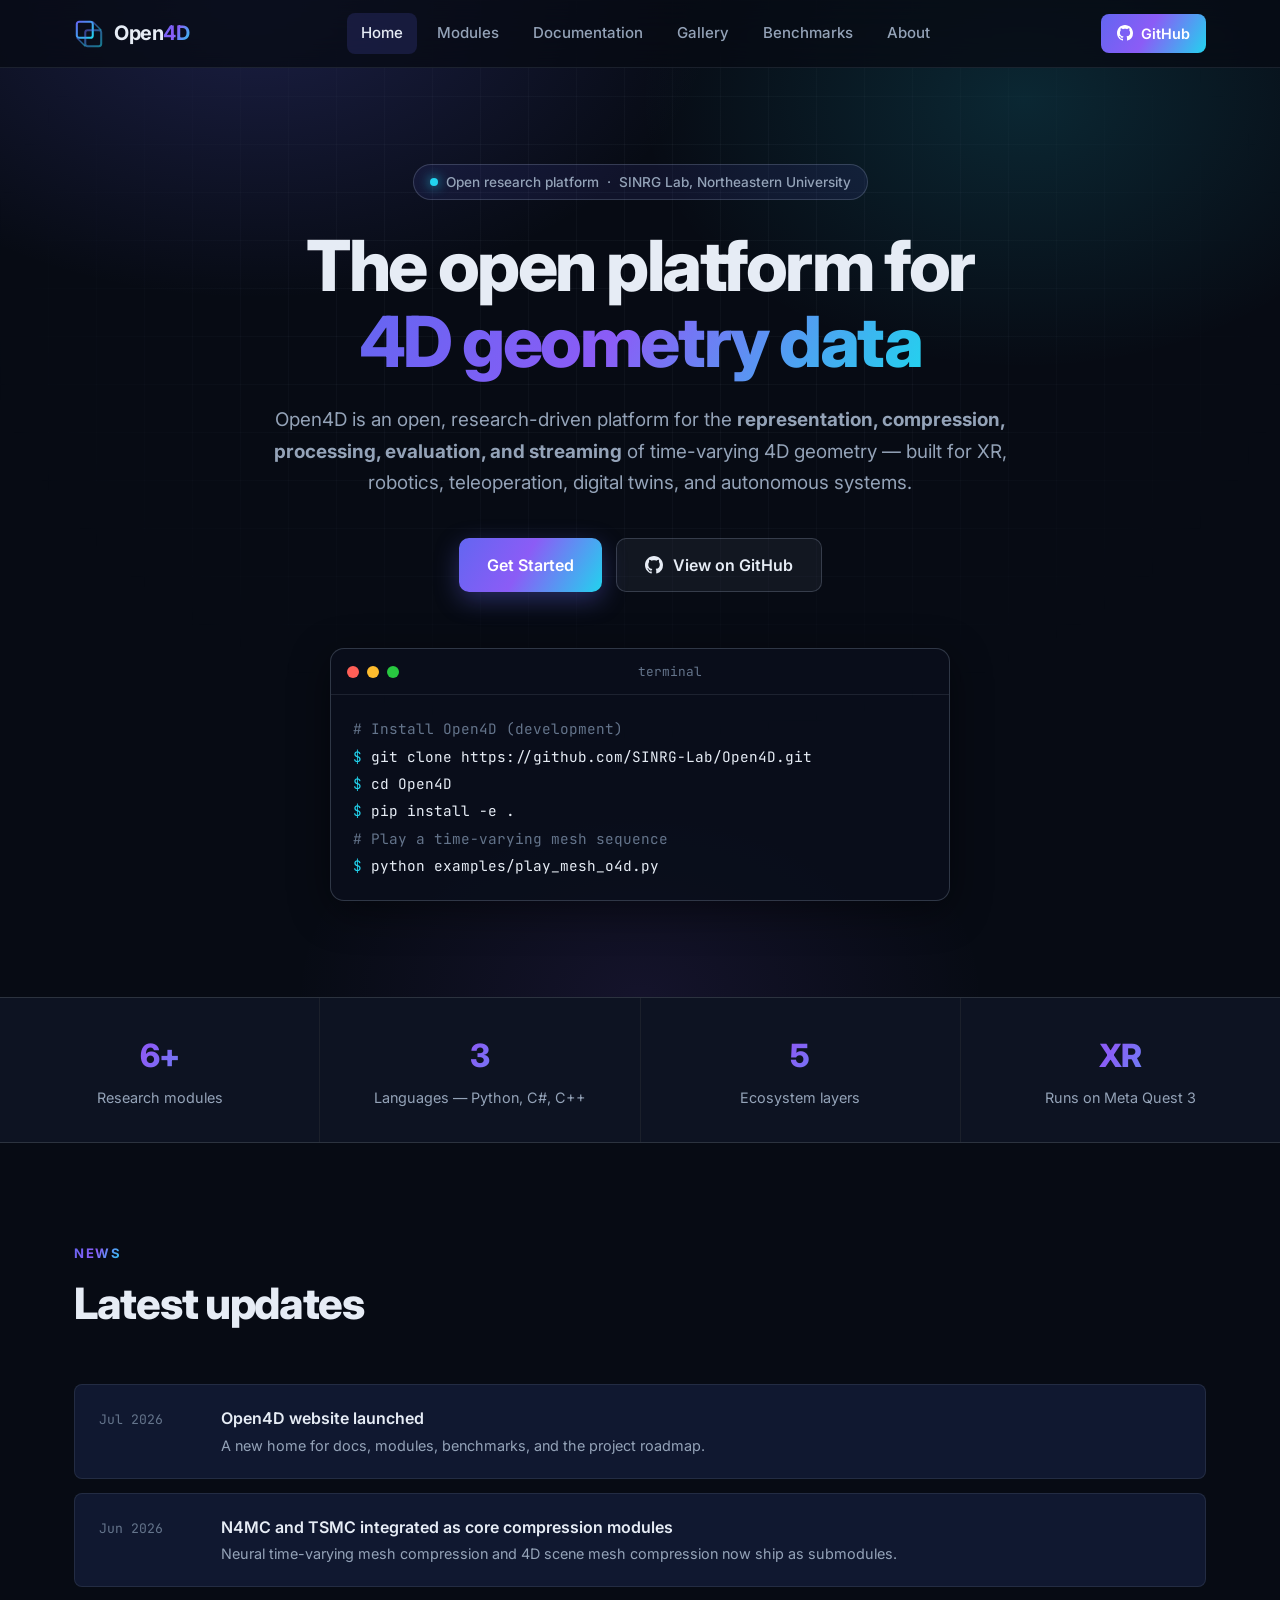
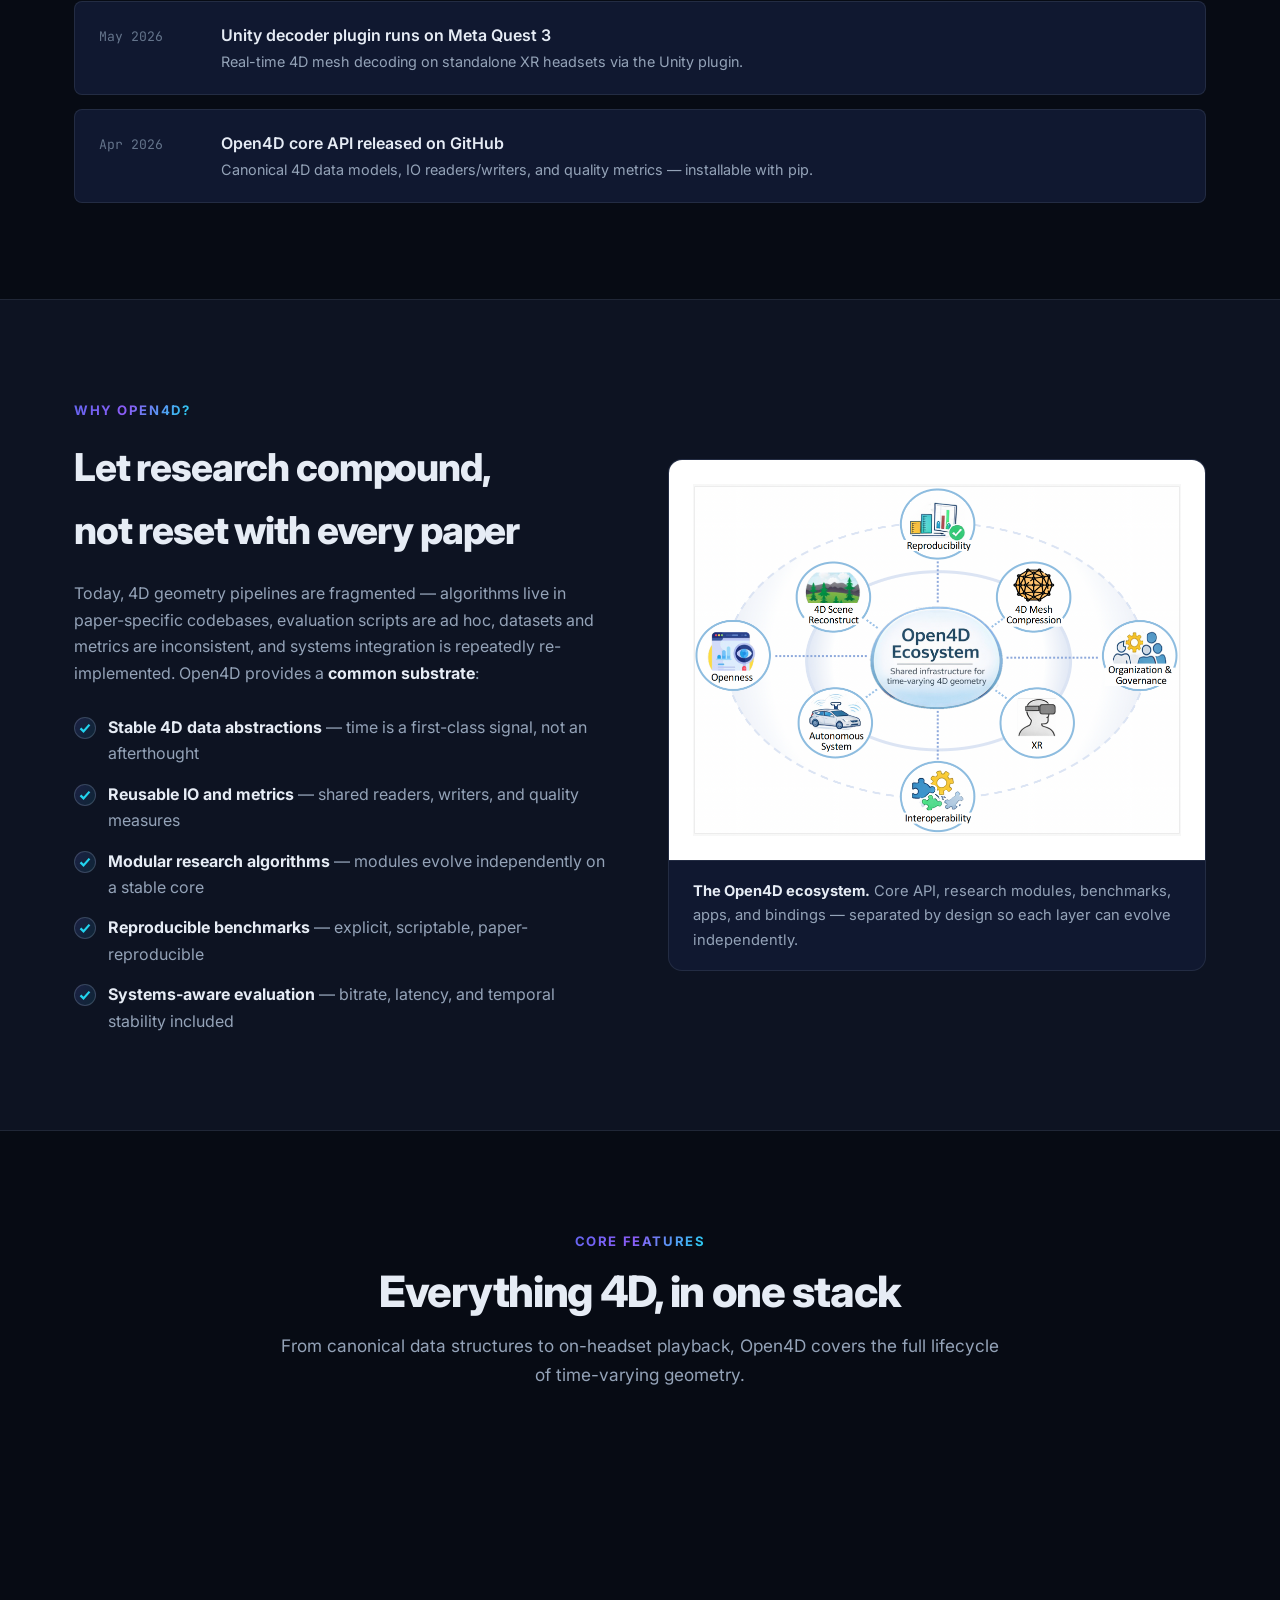
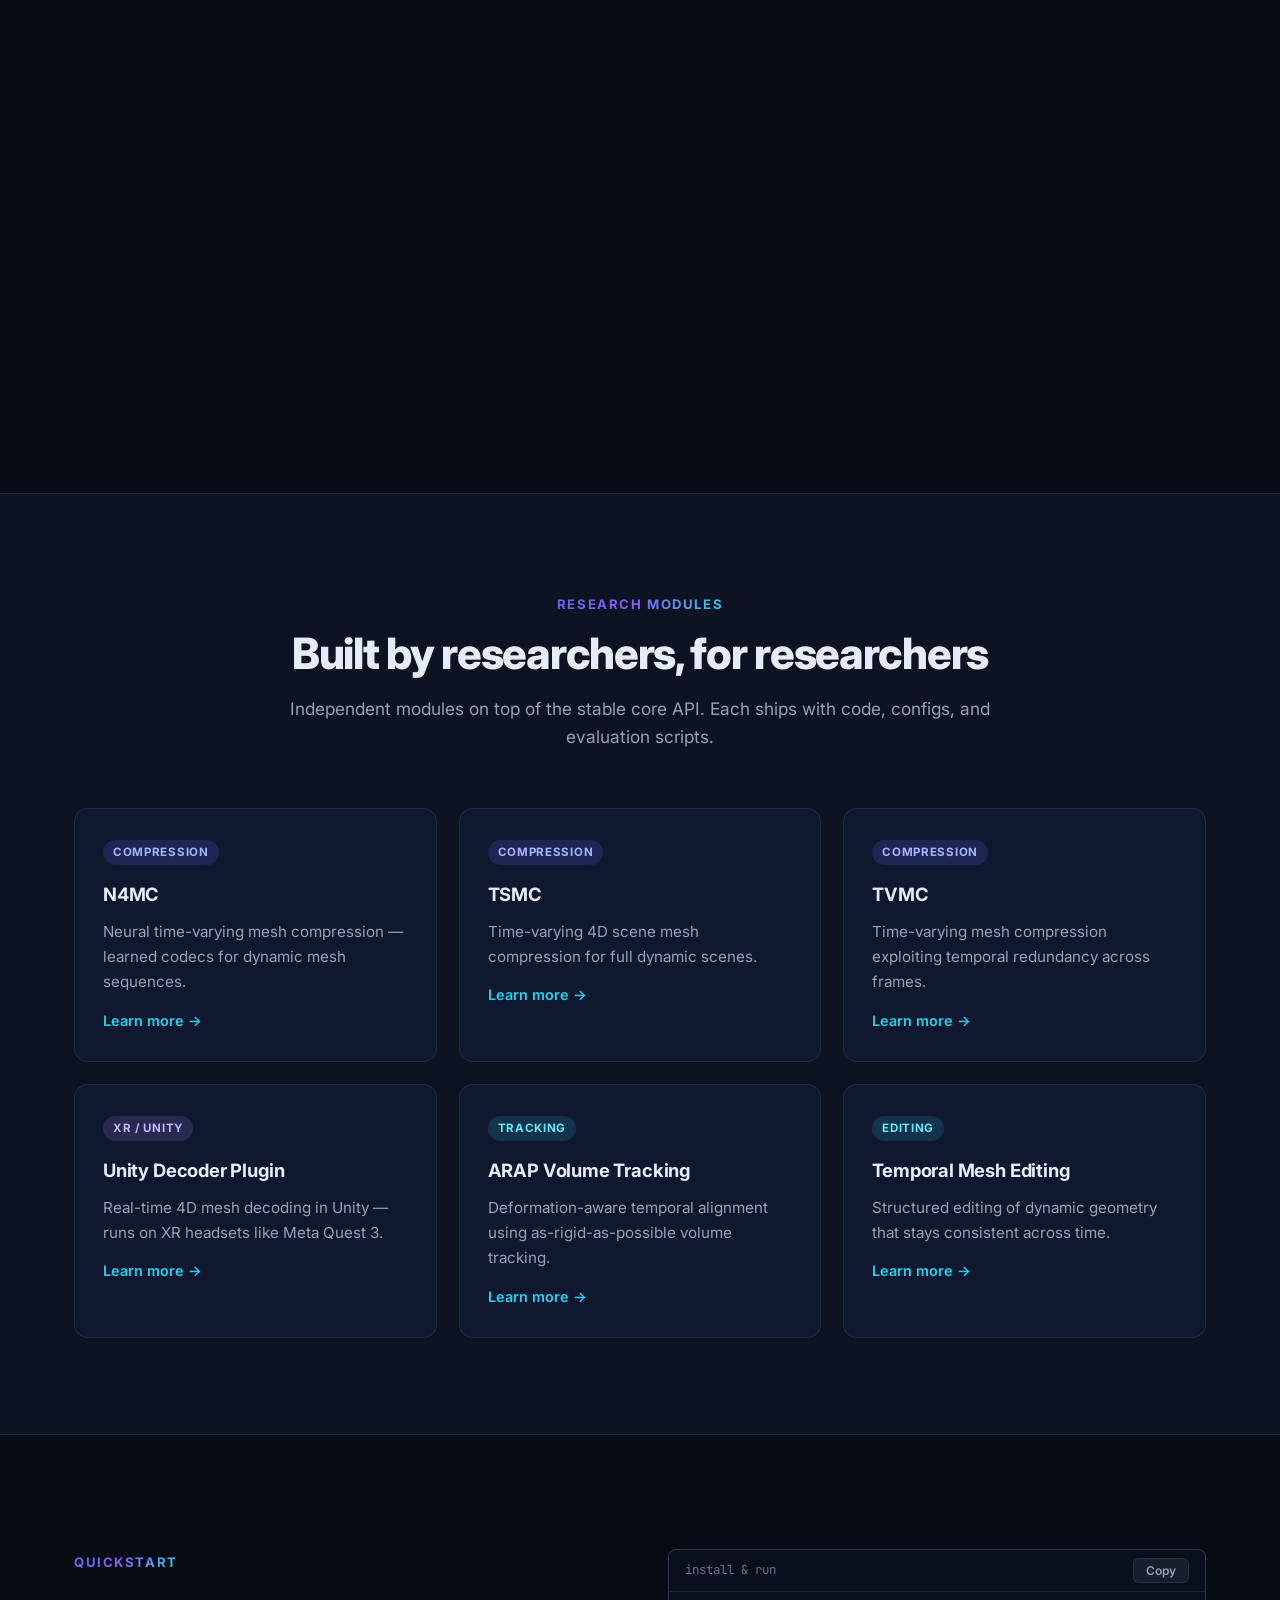
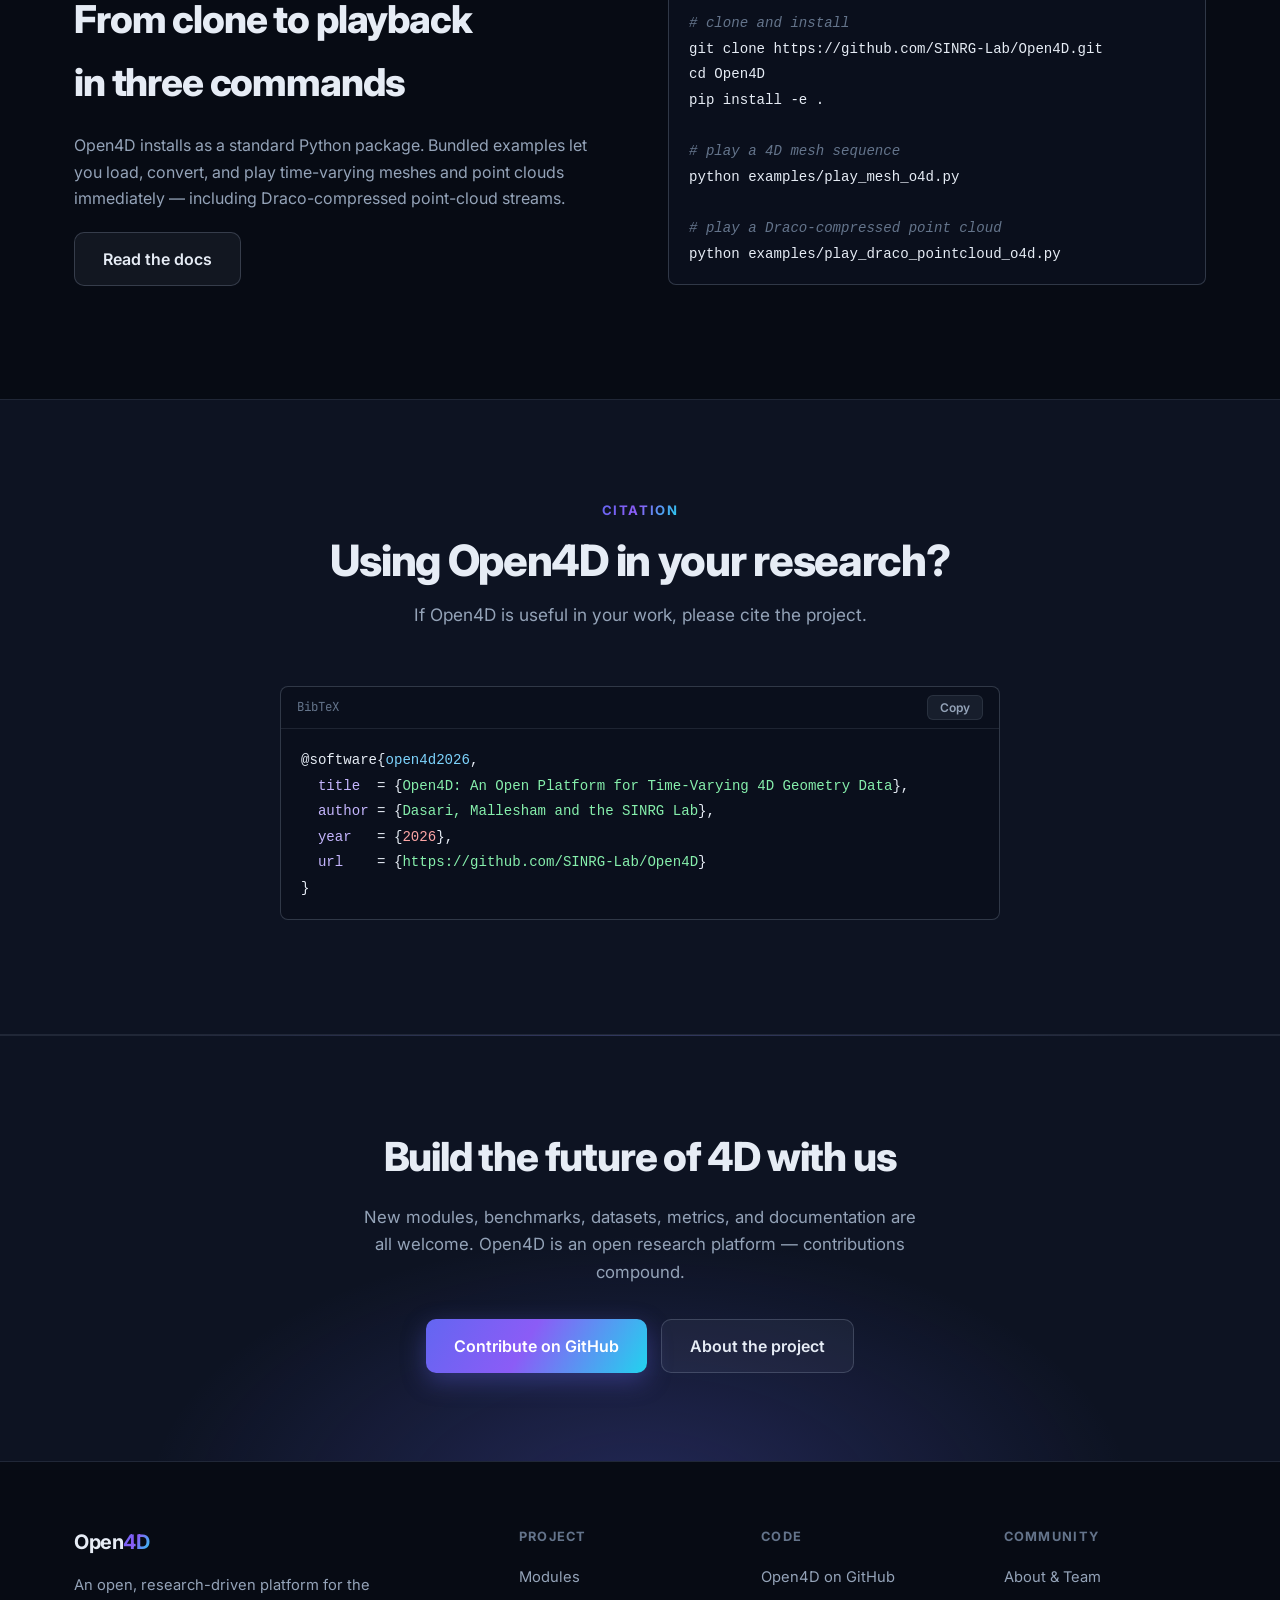
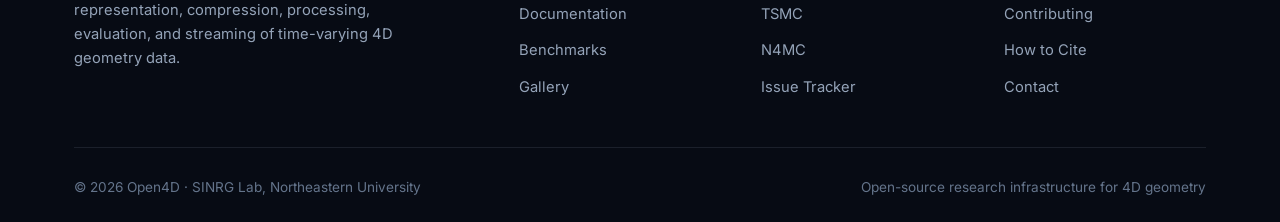
==== commit 440c46a0: "adding initial pages" ====
--- a/index.html
+++ b/index.html
@@ -28,7 +28,7 @@
           <line x1="20" y1="3" x2="29" y2="12" stroke="url(#logo-grad)" stroke-width="1.6" opacity="0.55"/>
           <line x1="3" y1="20" x2="12" y2="29" stroke="url(#logo-grad)" stroke-width="1.6" opacity="0.55"/>
         </svg>
-        Open<span class="logo-4d">4D</span>
+        <span>Open<span class="logo-4d">4D</span></span>
       </a>
       <nav>
         <ul class="nav-links" id="nav-links">
@@ -307,7 +307,7 @@
     <div class="container">
       <div class="footer-grid">
         <div class="footer-brand">
-          <a href="index.html" class="nav-logo">Open<span class="logo-4d">4D</span></a>
+          <a href="index.html" class="nav-logo"><span>Open<span class="logo-4d">4D</span></span></a>
           <p>An open, research-driven platform for the representation, compression, processing, evaluation, and streaming of time-varying 4D geometry data.</p>
         </div>
         <div>
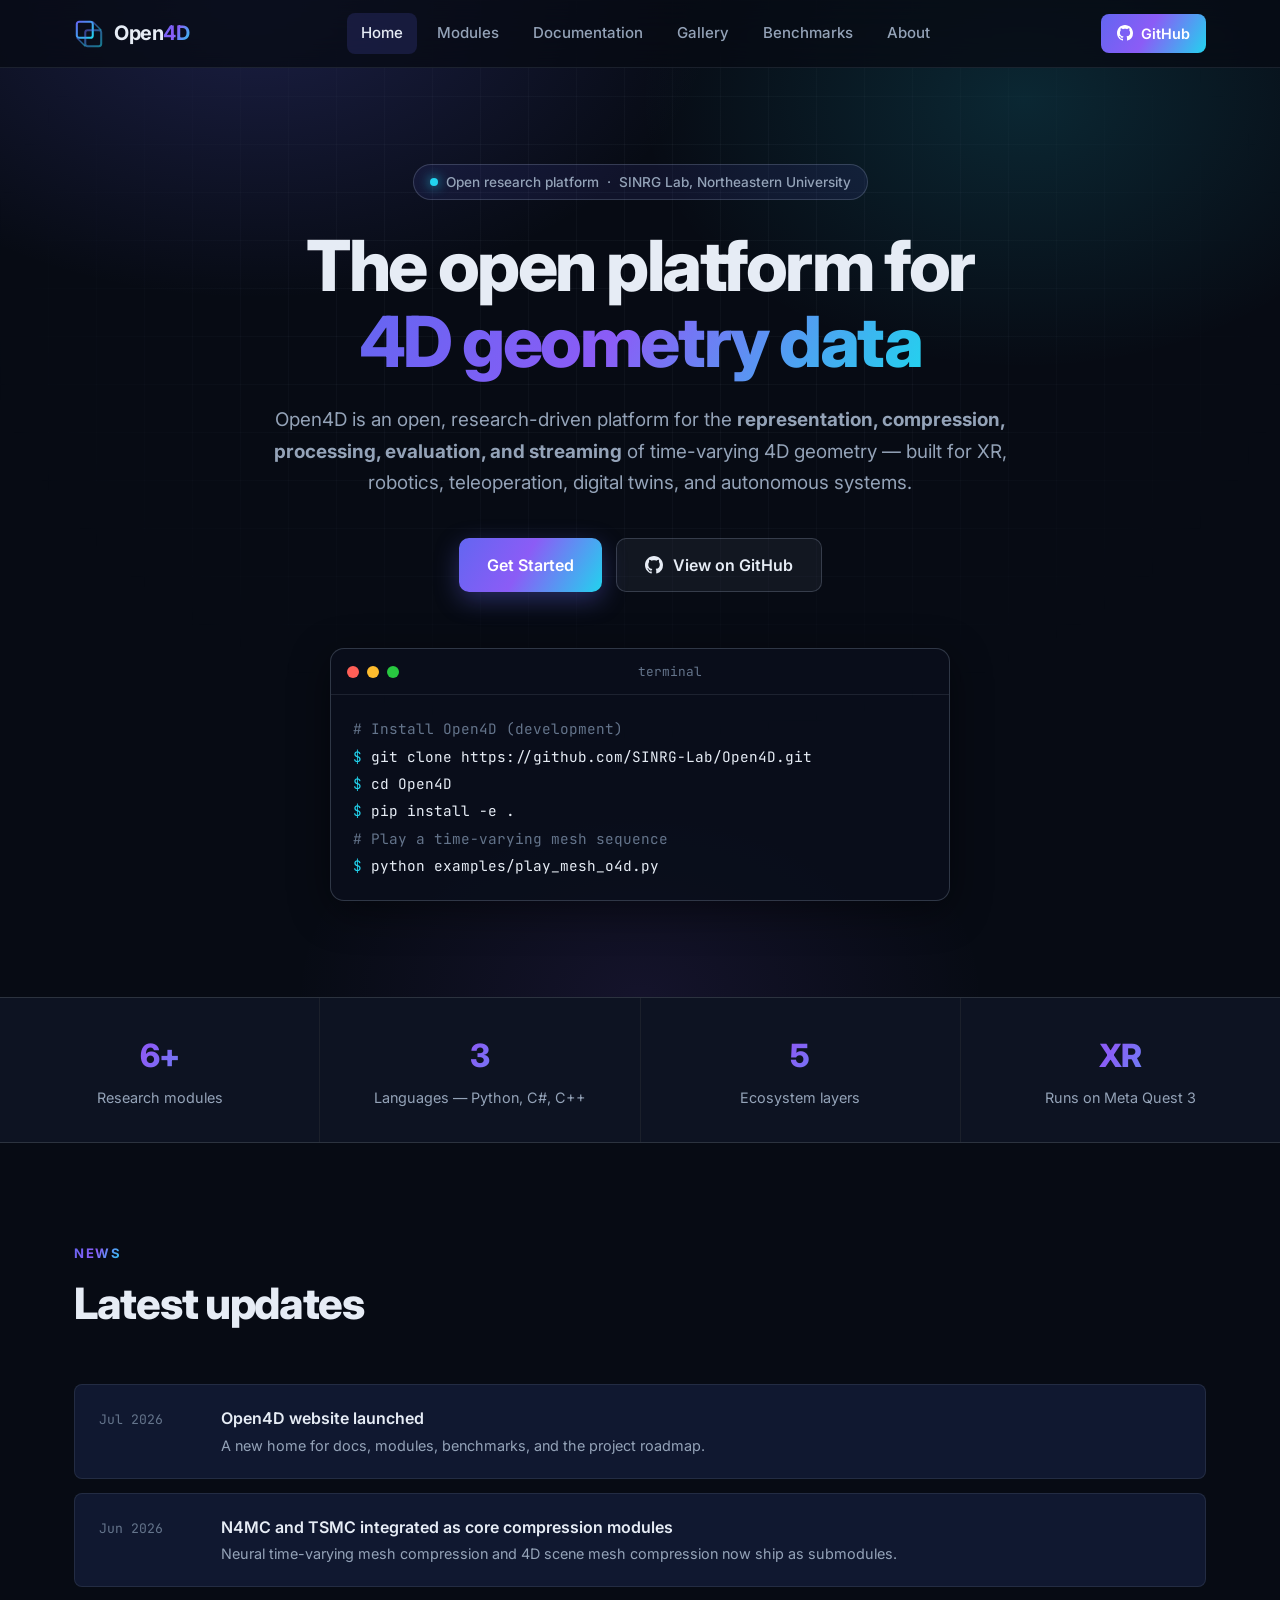
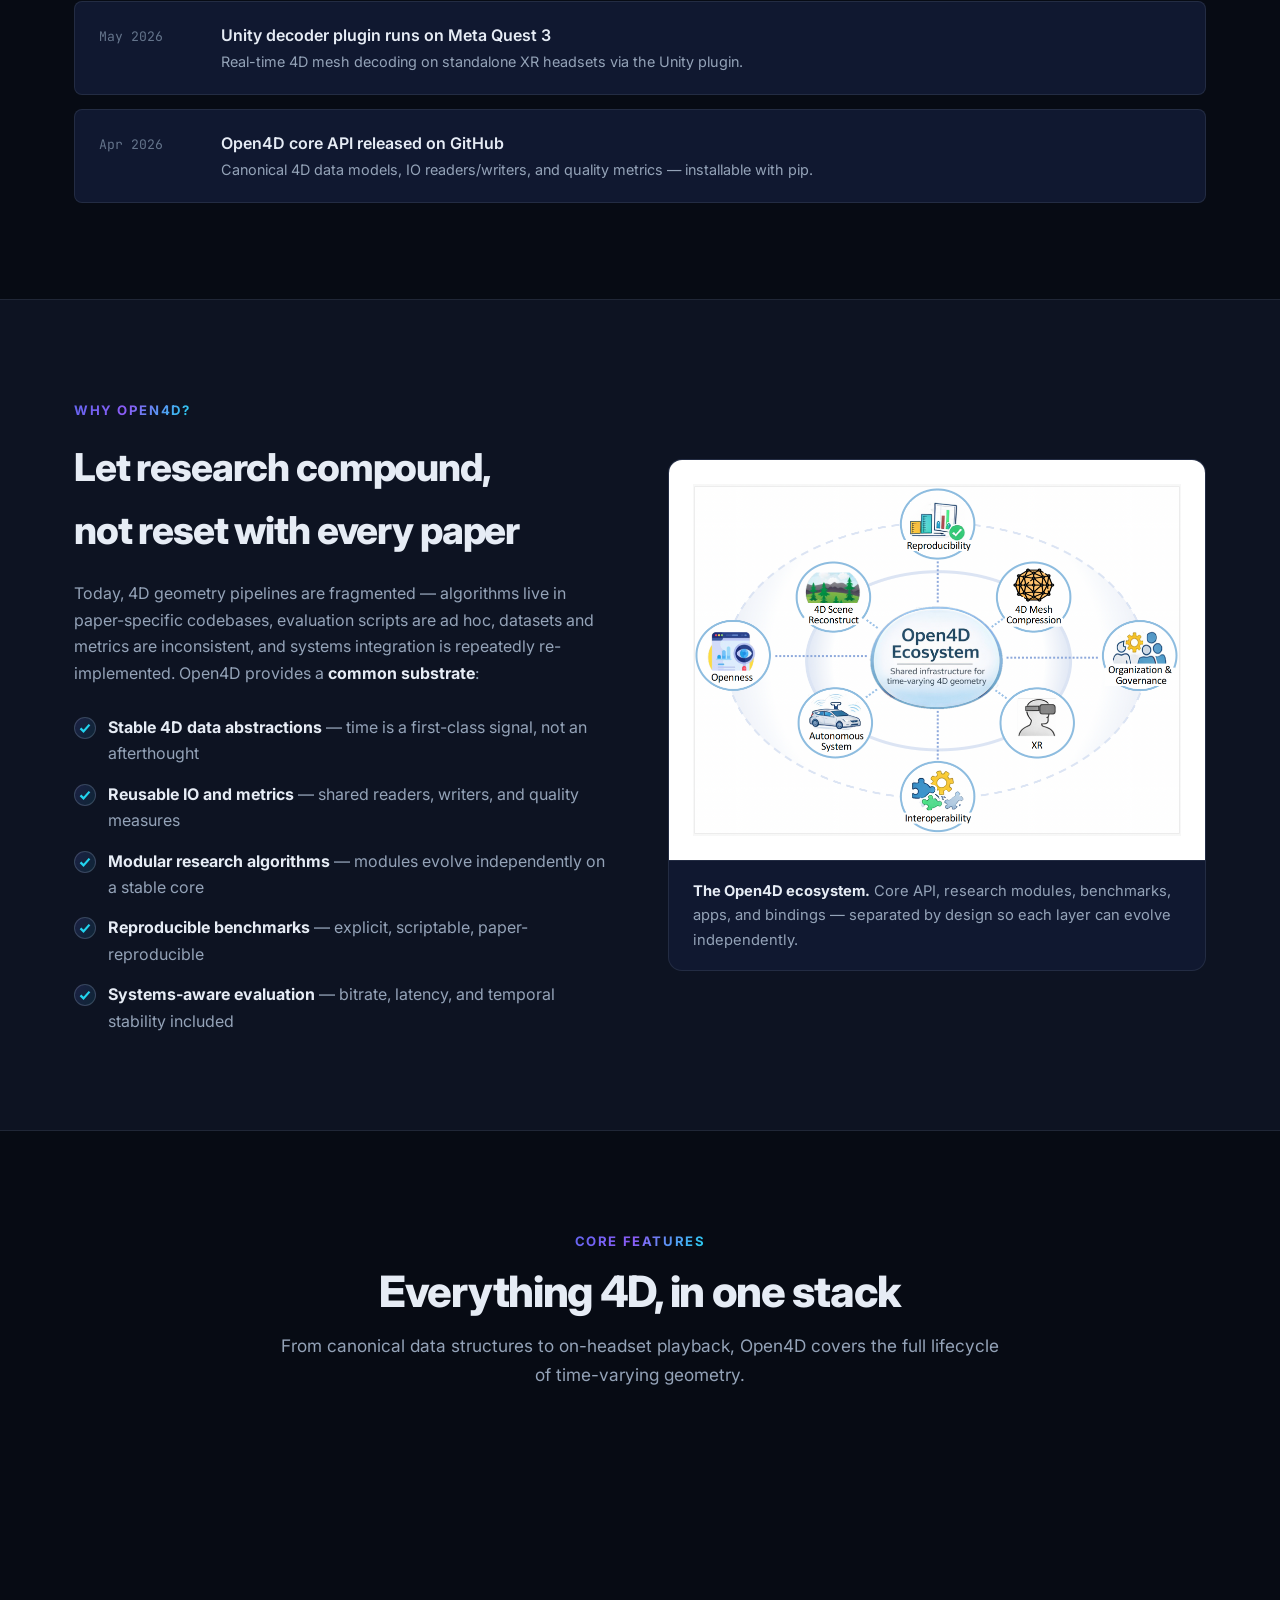
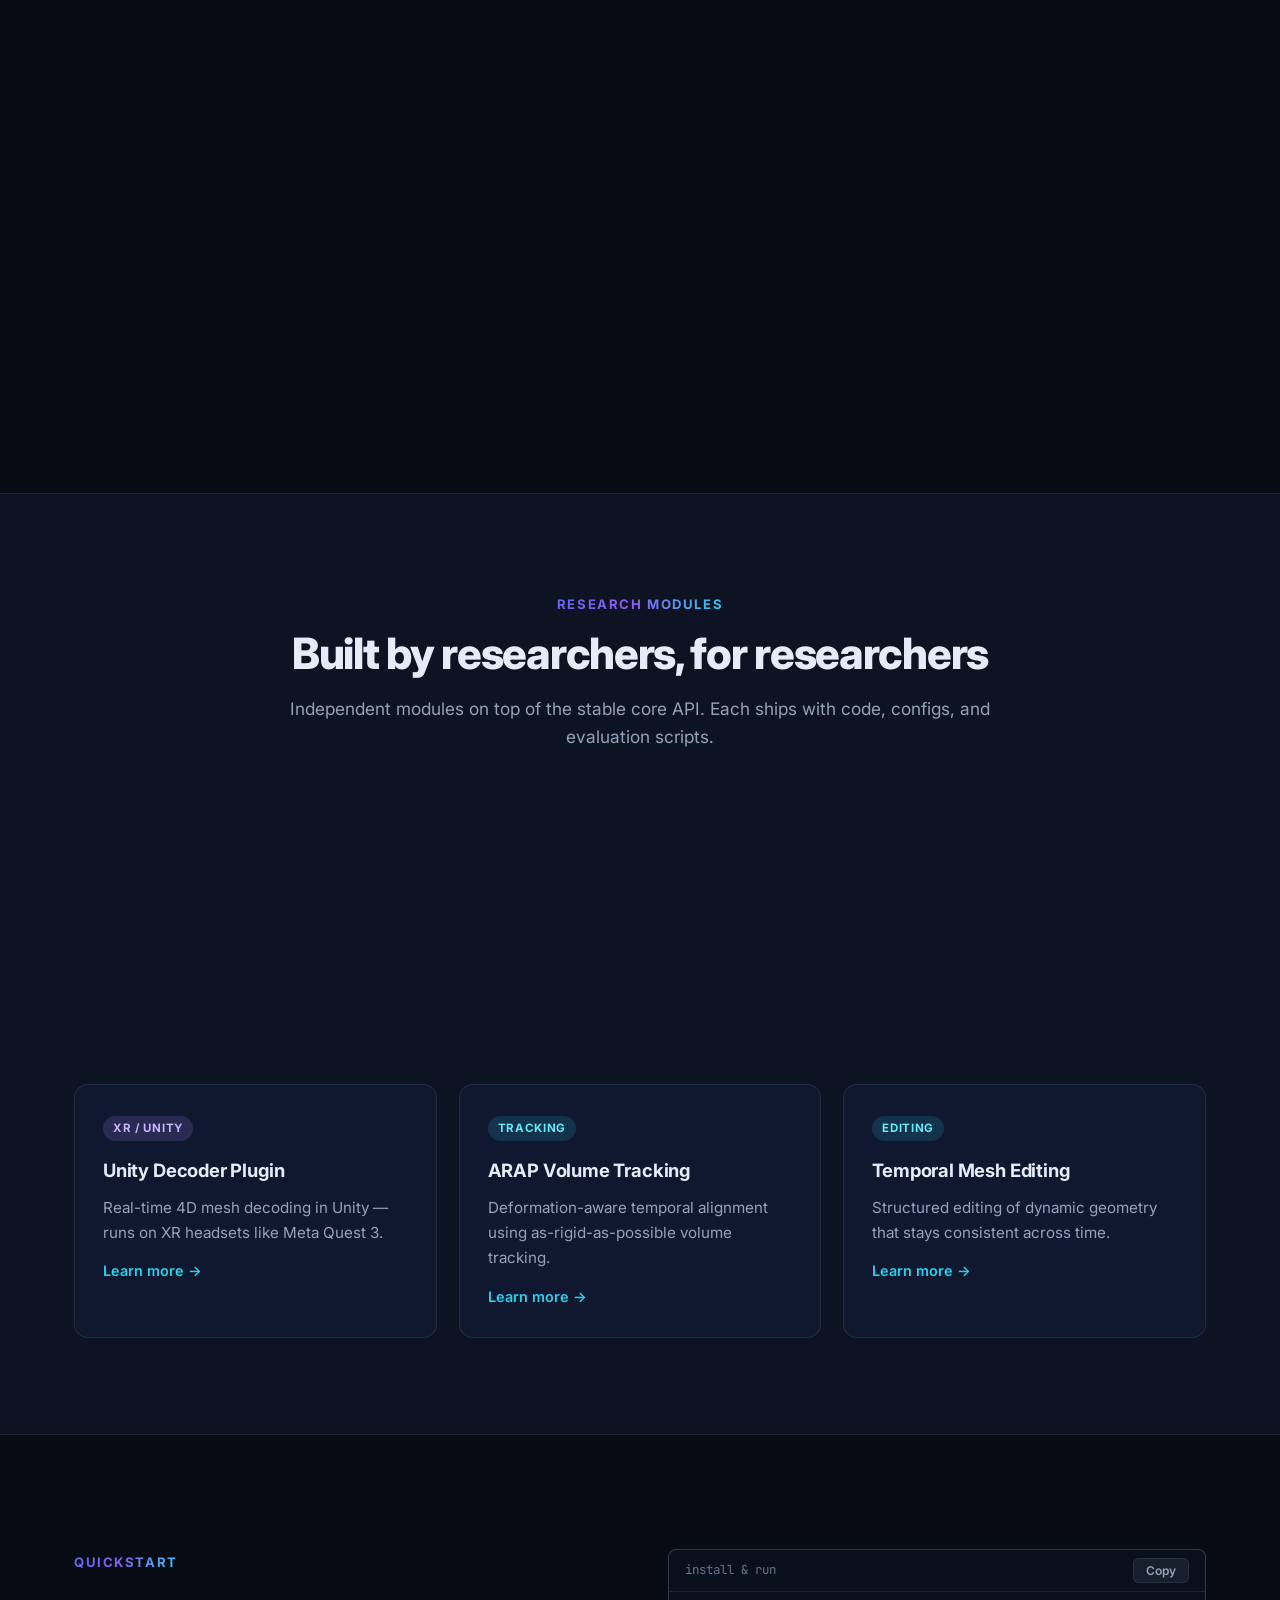
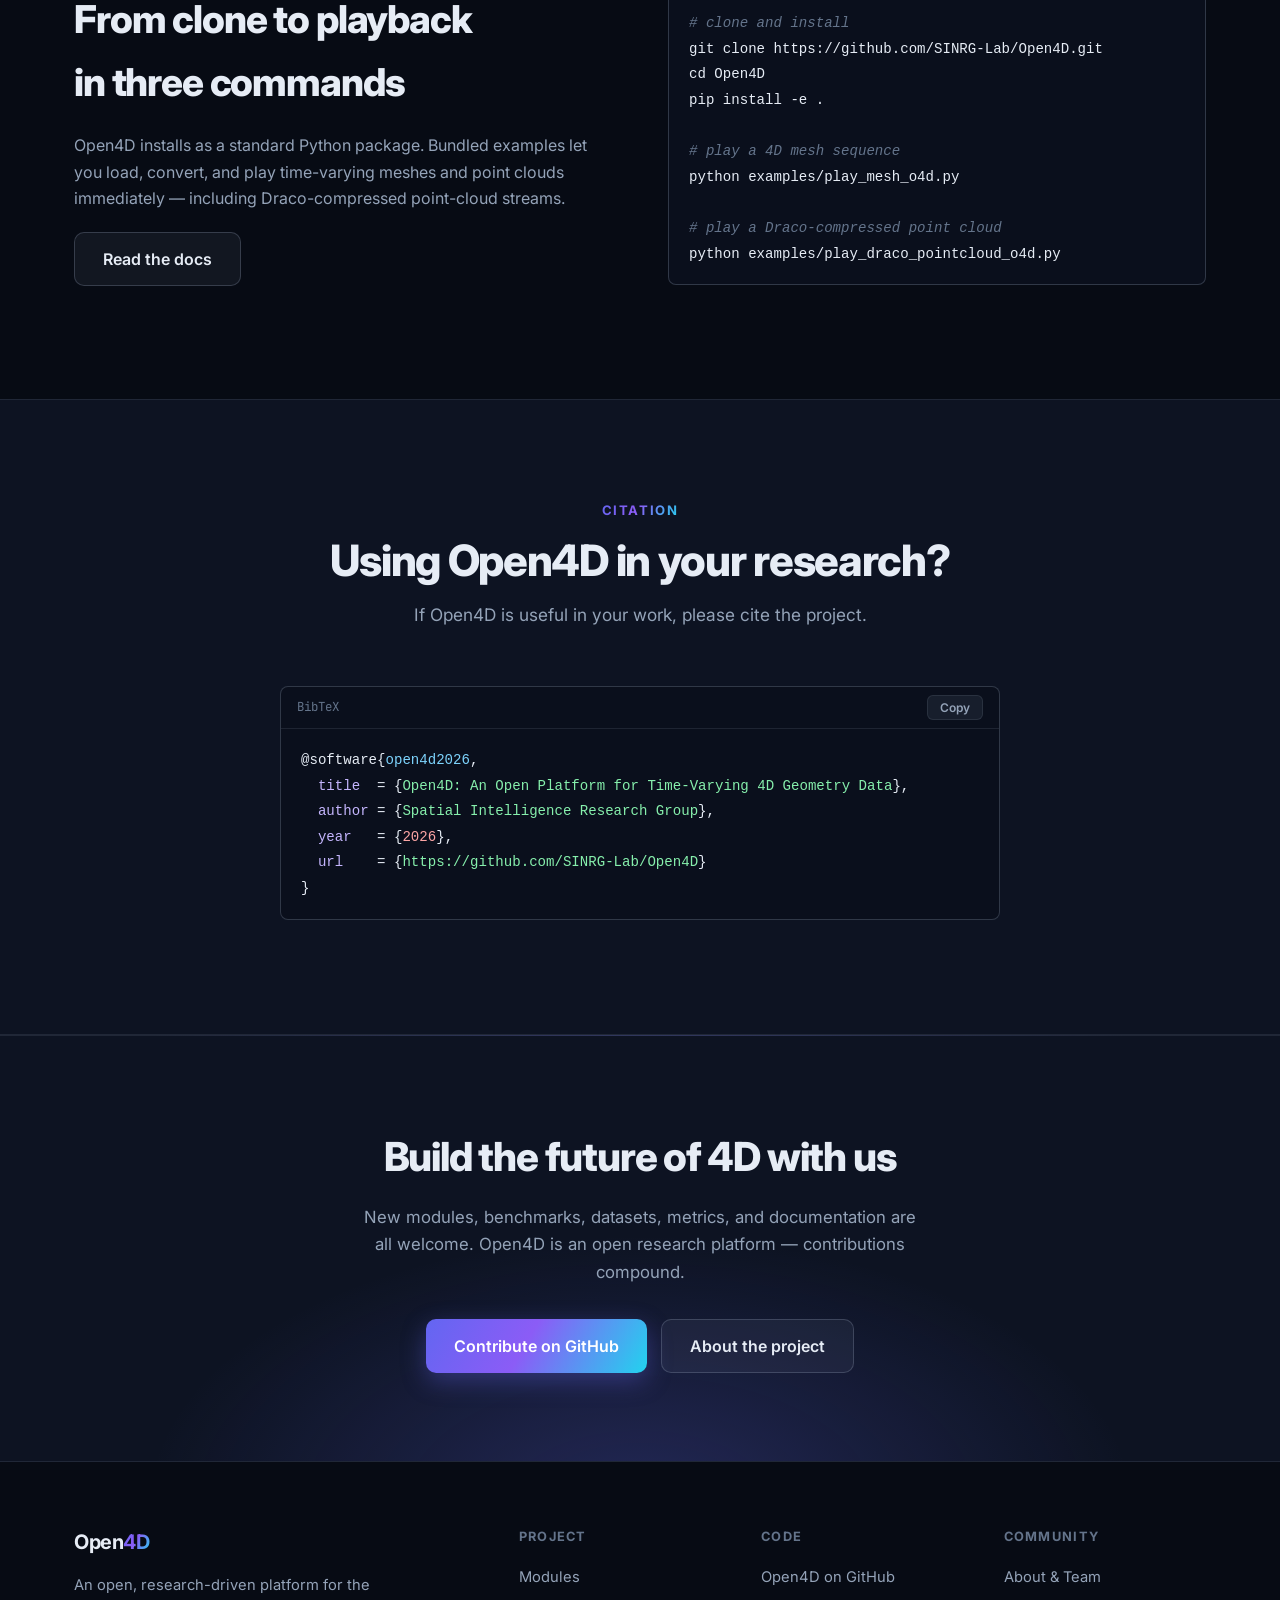
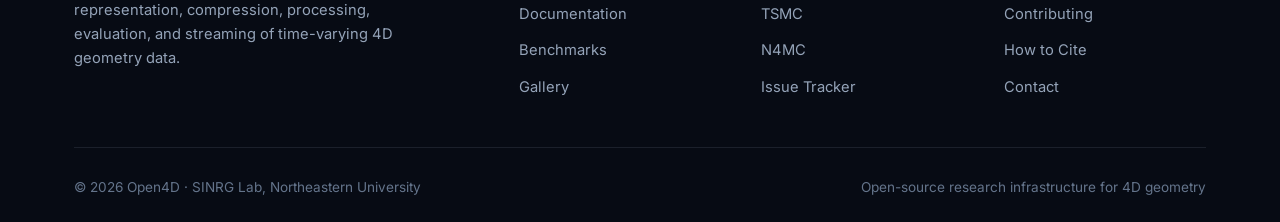
==== commit 18c94909: "adding initial pages" ====
--- a/index.html
+++ b/index.html
@@ -283,7 +283,7 @@
           <div class="code-head"><span>BibTeX</span><button class="copy-btn">Copy</button></div>
           <pre><code>@software{<span class="fn">open4d2026</span>,
   <span class="kw">title</span>  = {<span class="str">Open4D: An Open Platform for Time-Varying 4D Geometry Data</span>},
-  <span class="kw">author</span> = {<span class="str">Dasari, Mallesham and the SINRG Lab</span>},
+  <span class="kw">author</span> = {<span class="str">Spatial Intelligence Research Group</span>},
   <span class="kw">year</span>   = {<span class="num">2026</span>},
   <span class="kw">url</span>    = {<span class="str">https://github.com/SINRG-Lab/Open4D</span>}
 }</code></pre>
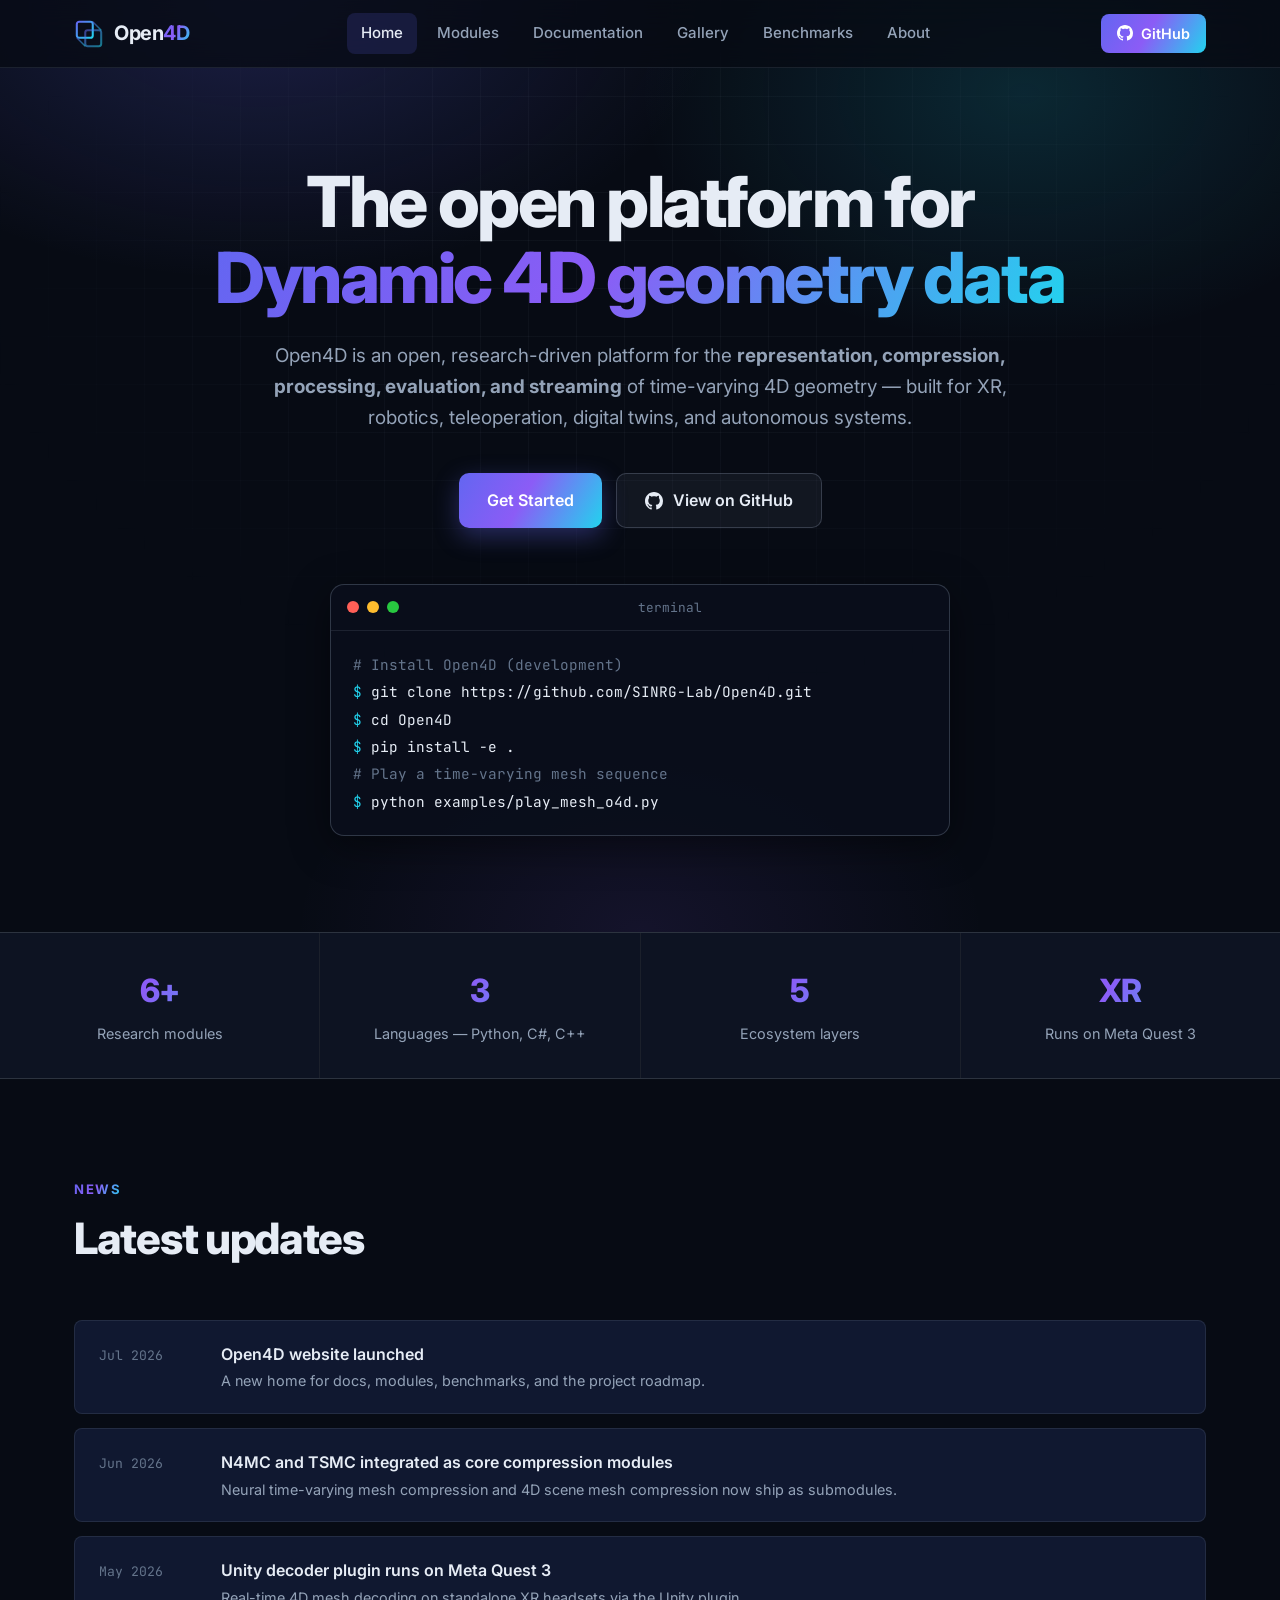
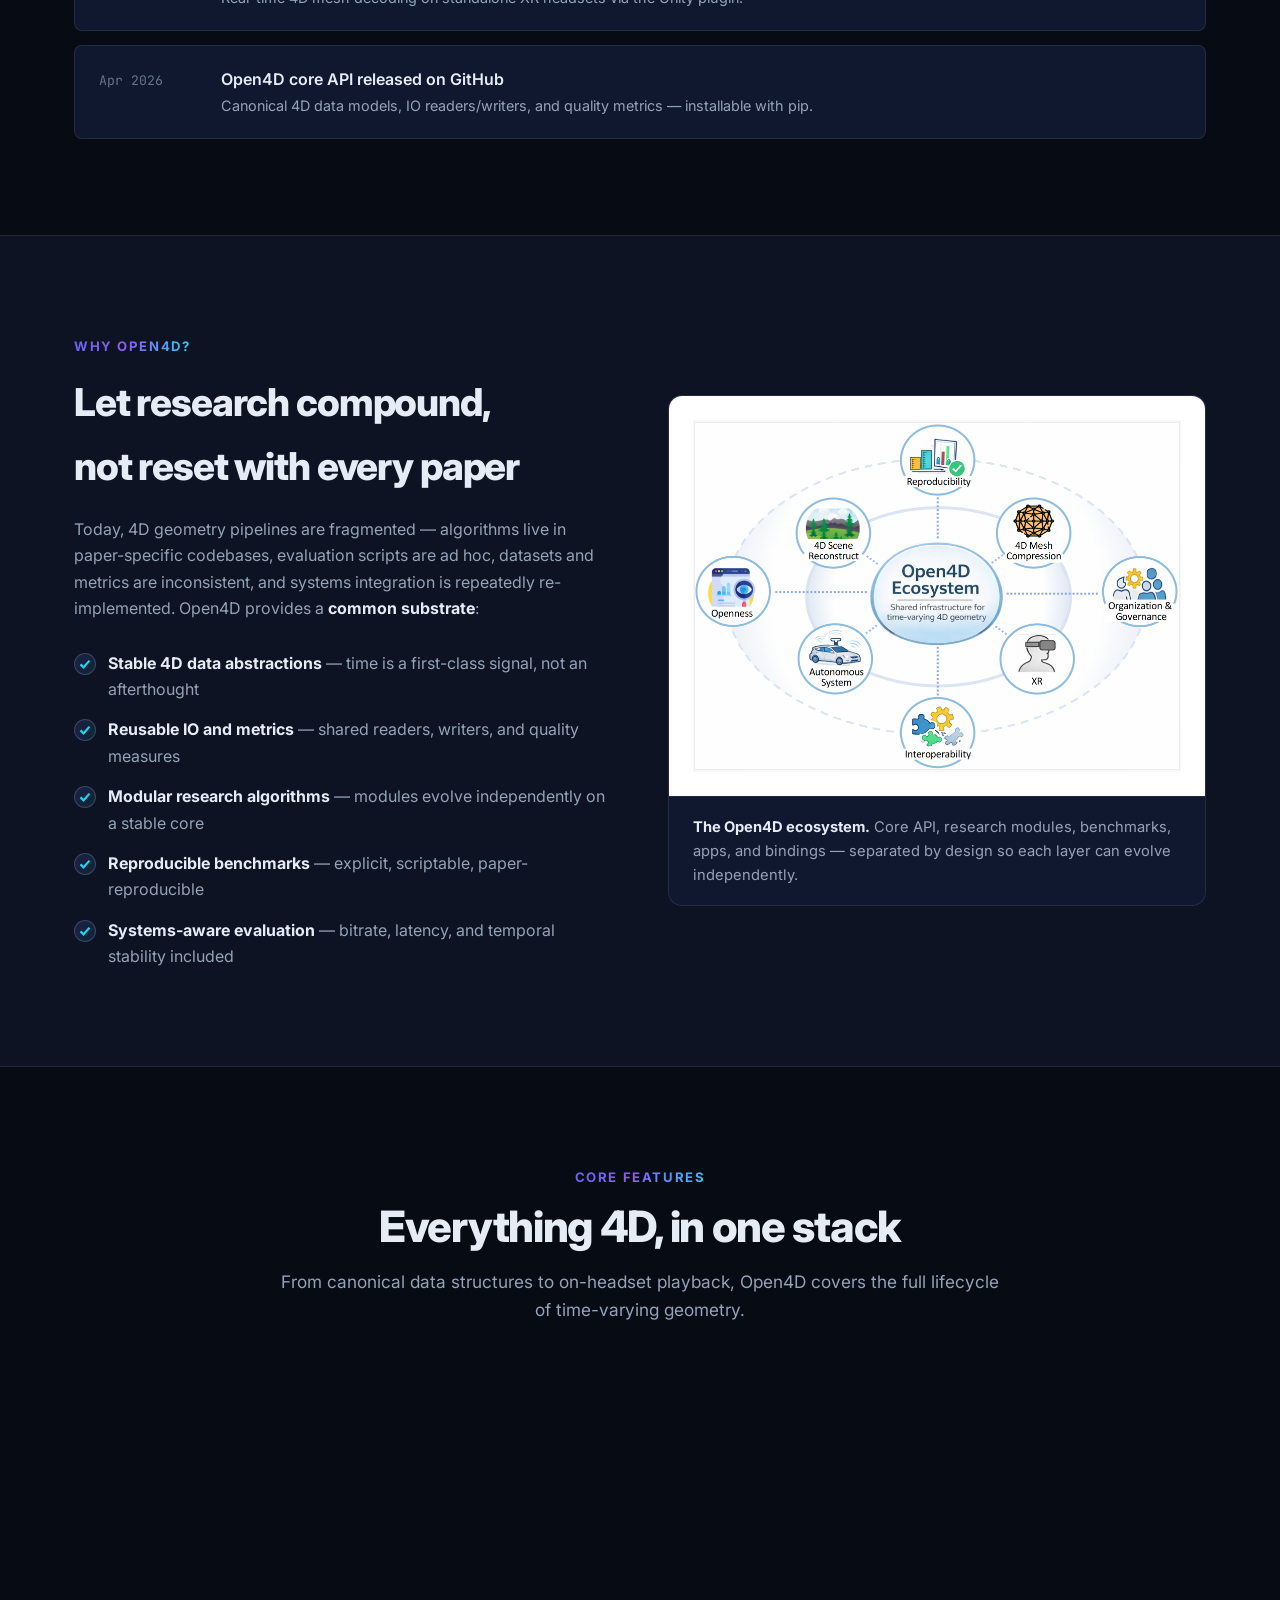
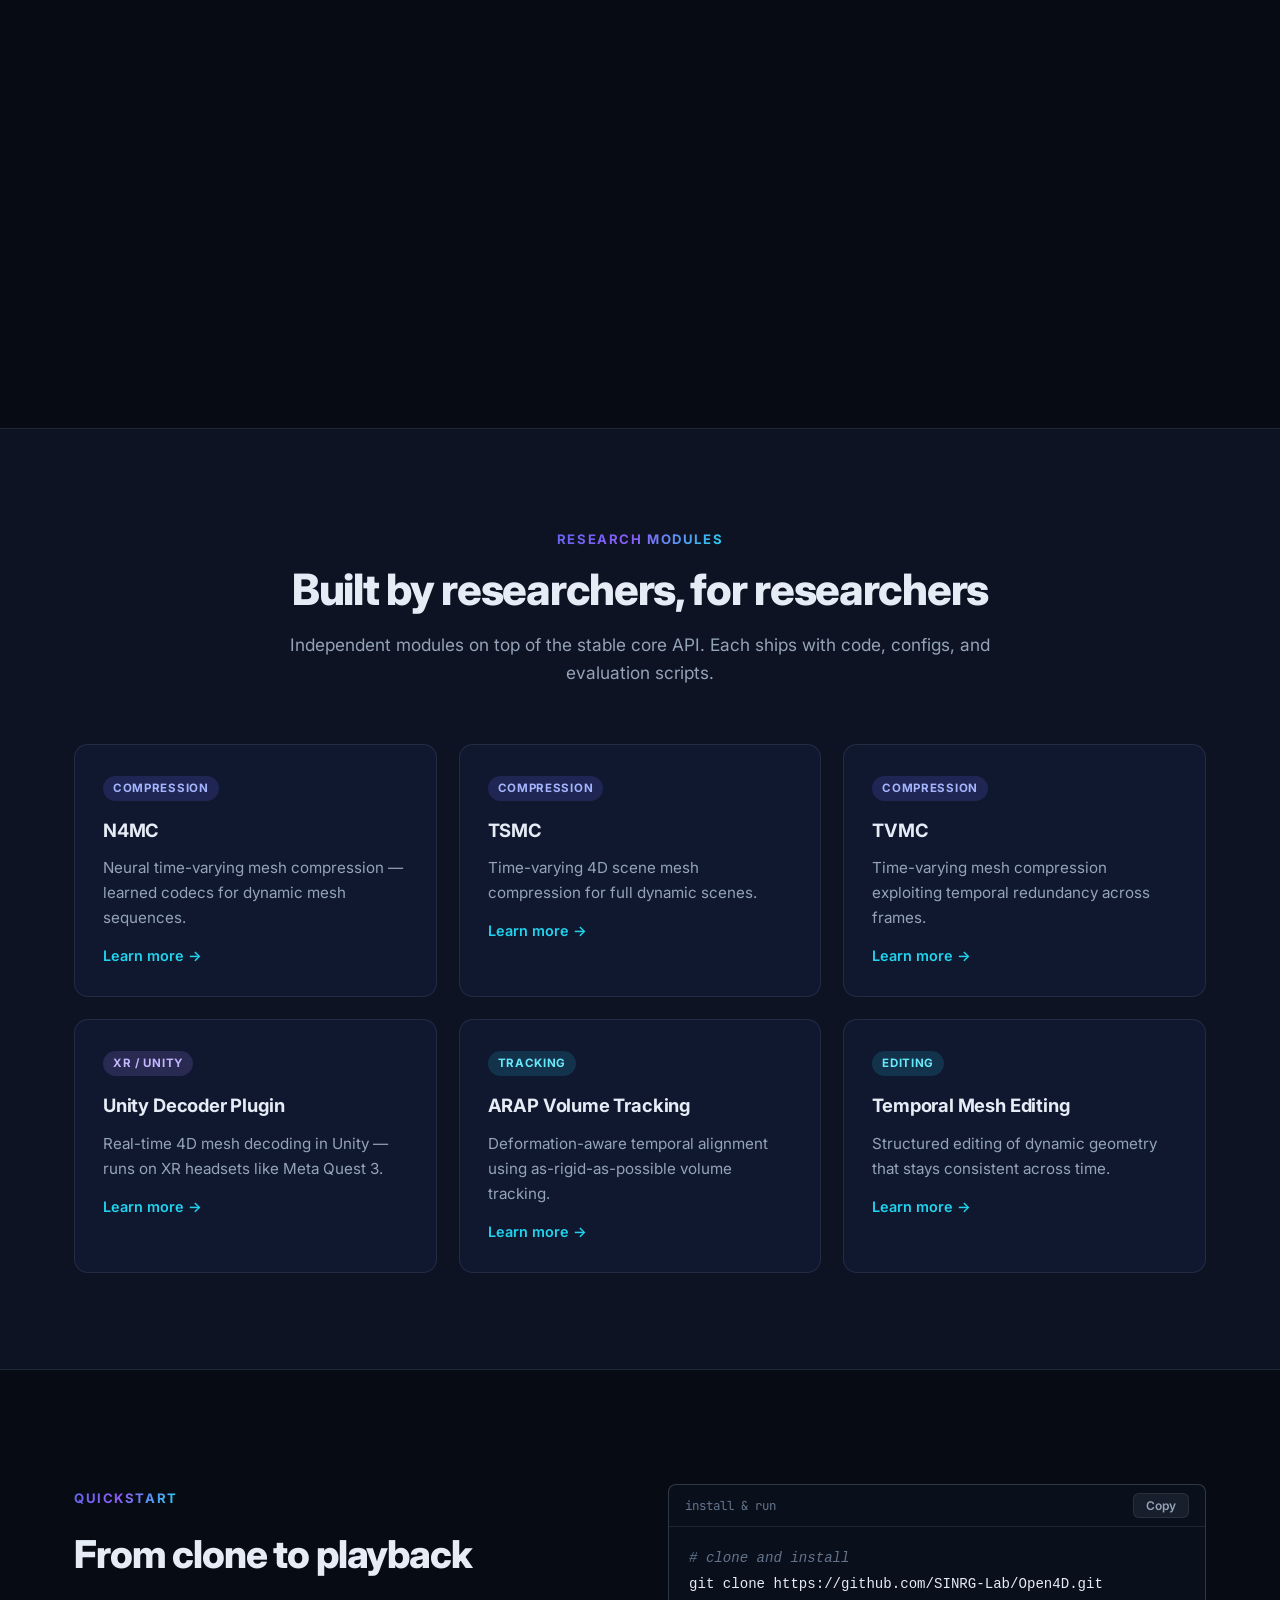
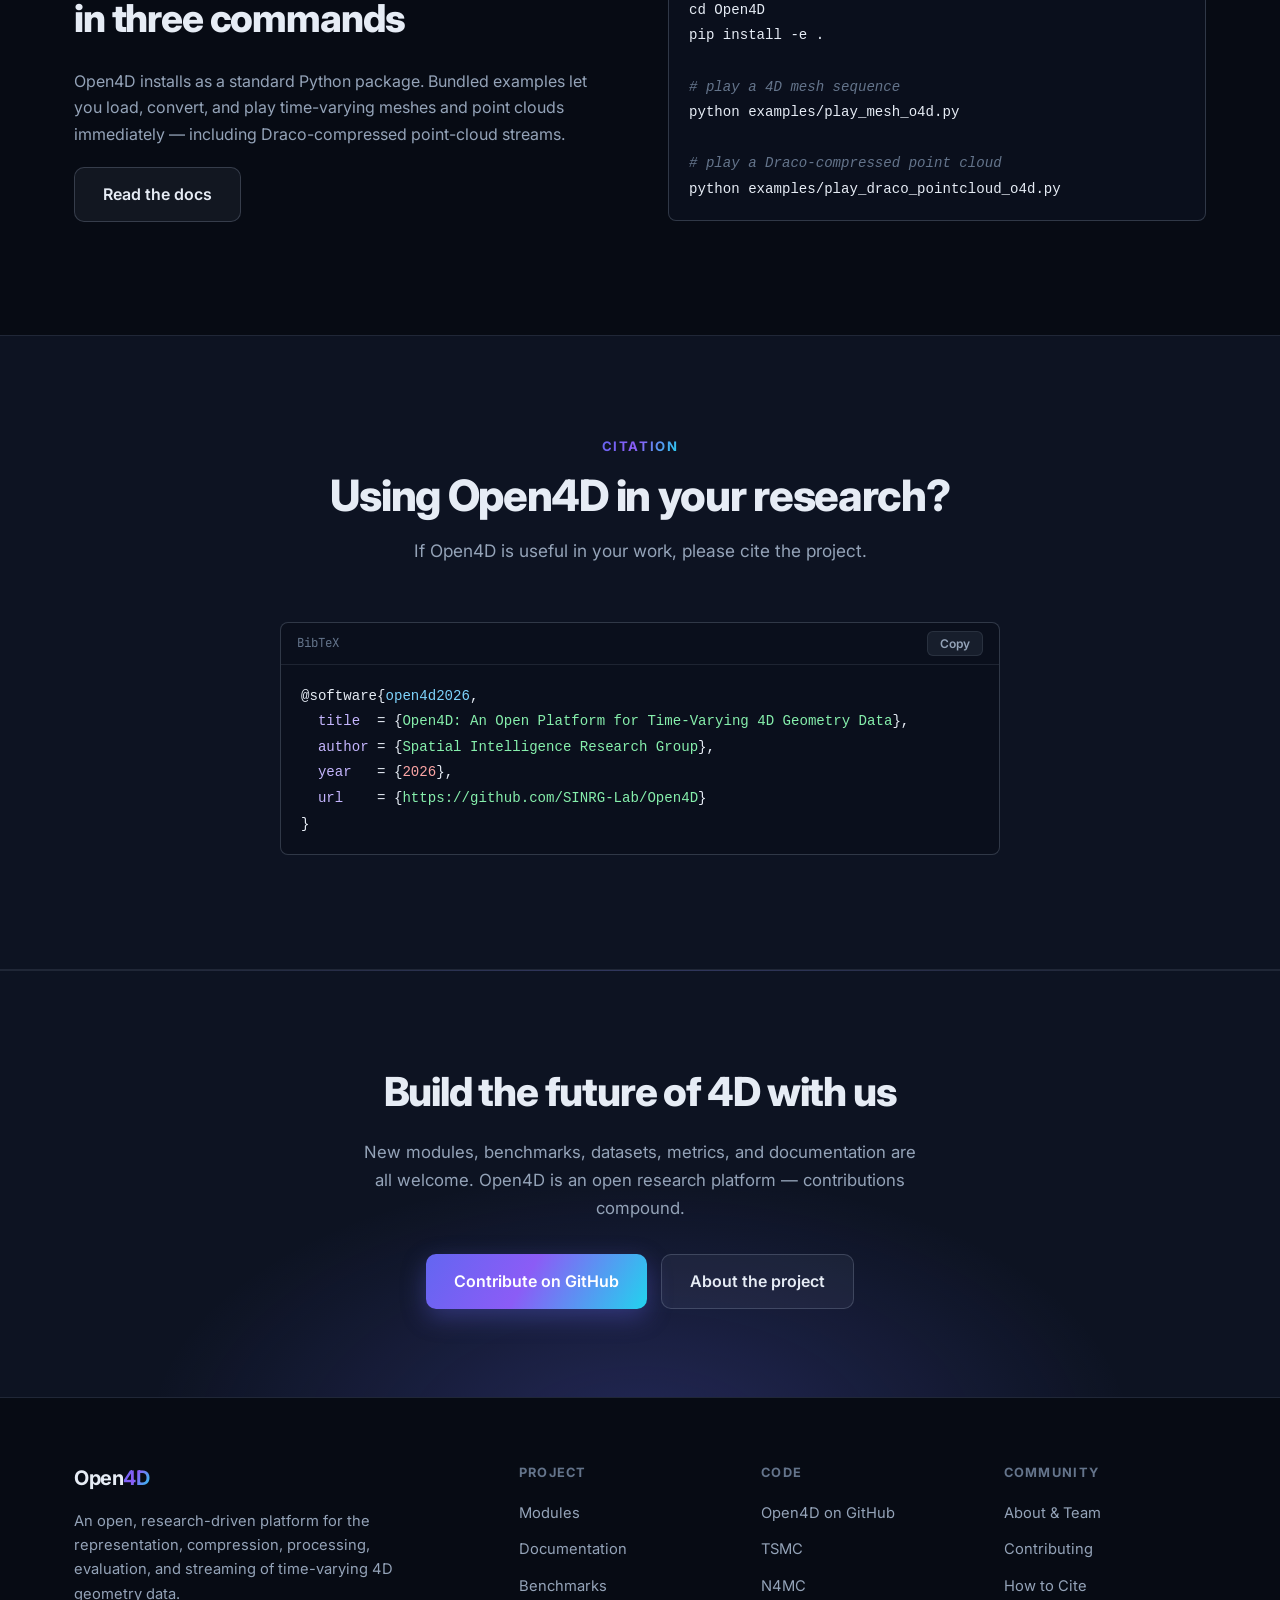
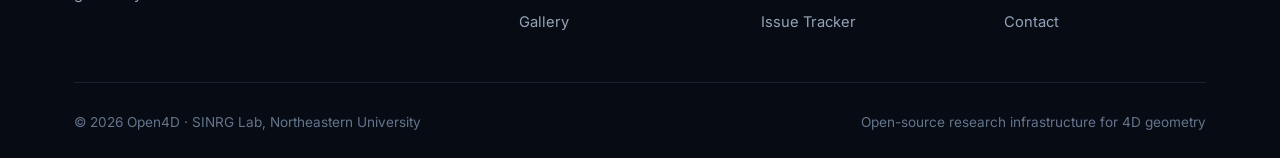
==== commit 37eeb83c: "adding initial pages" ====
--- a/index.html
+++ b/index.html
@@ -53,8 +53,7 @@
     <div class="hero-bg"></div>
     <div class="hero-grid"></div>
     <div class="container">
-      <div class="hero-badge"><span class="dot"></span> Open research platform &nbsp;·&nbsp; SINRG Lab, Northeastern University</div>
-      <h1>The open platform for<br /><span class="gradient-text">4D geometry data</span></h1>
+      <h1>The open platform for<br /><span class="gradient-text">Dynamic 4D geometry data</span></h1>
       <p class="hero-sub">
         Open4D is an open, research-driven platform for the <strong>representation, compression, processing,
         evaluation, and streaming</strong> of time-varying 4D geometry — built for XR, robotics, teleoperation,
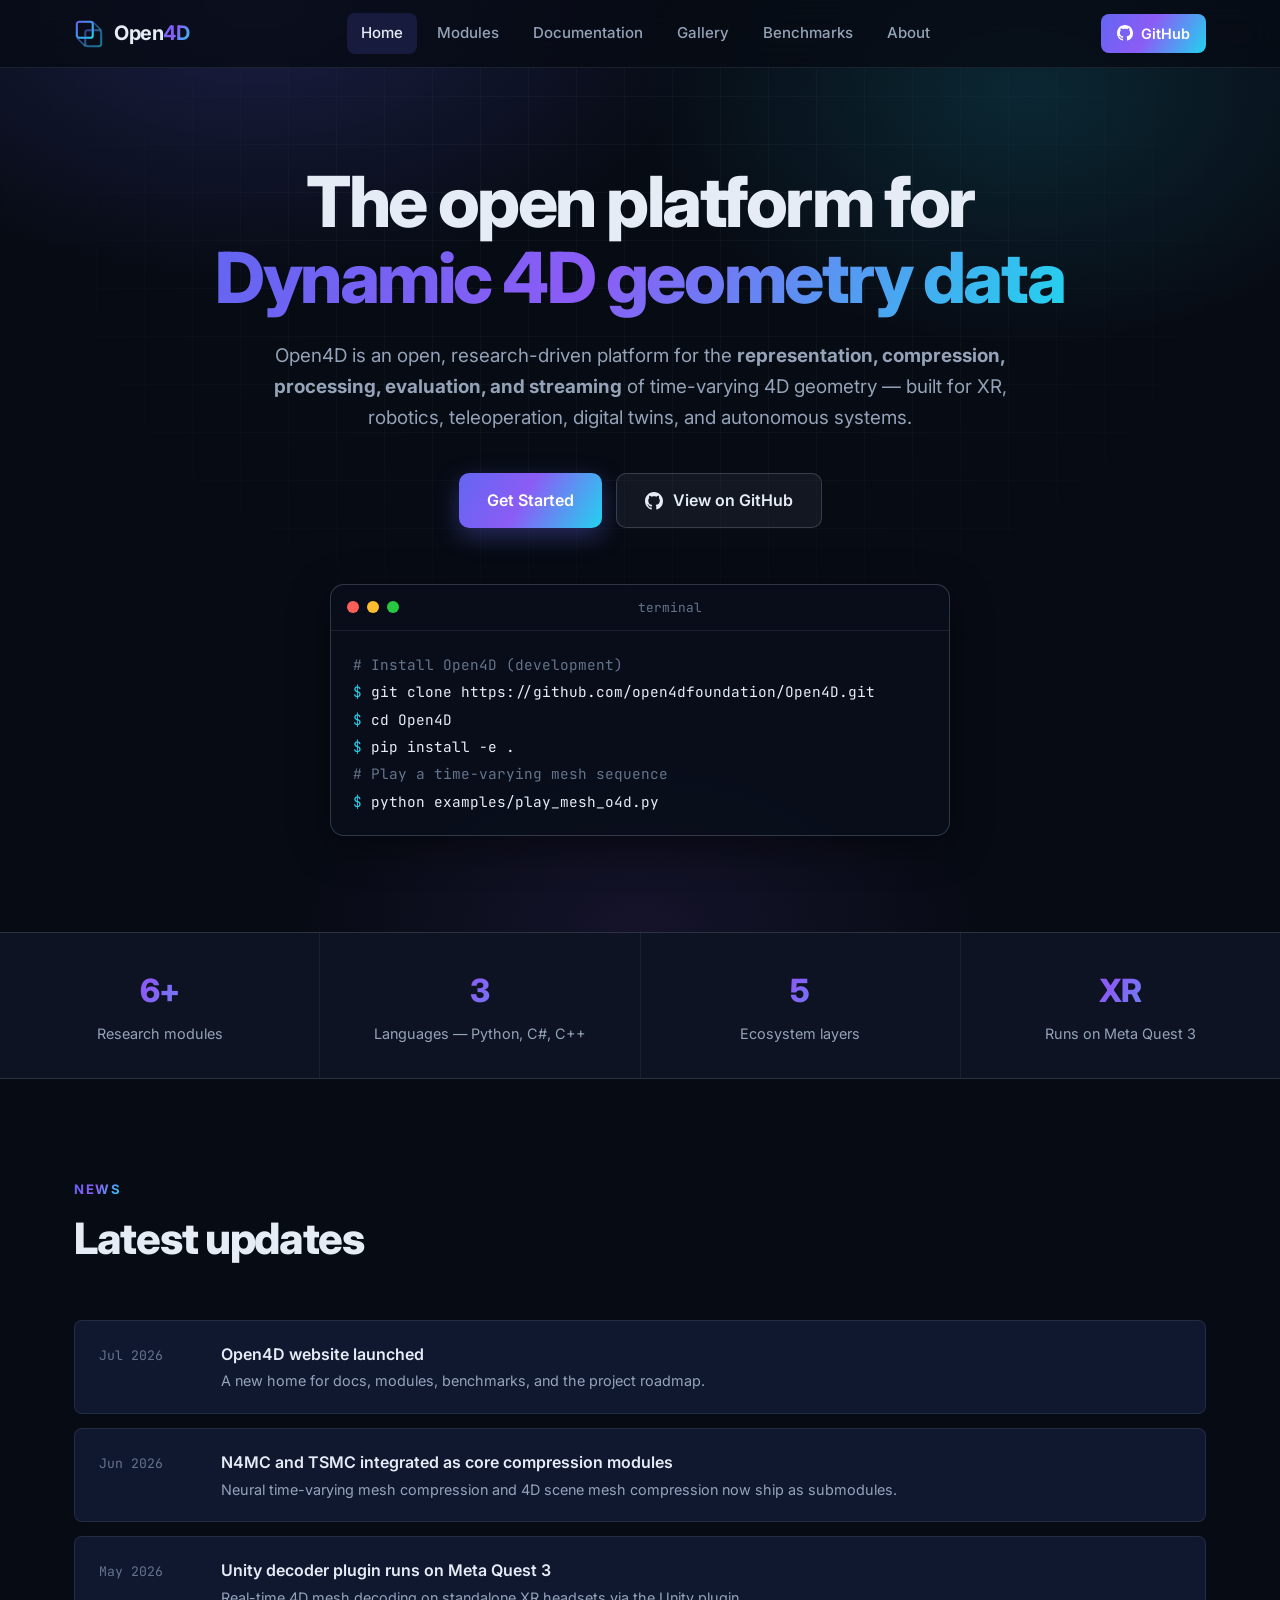
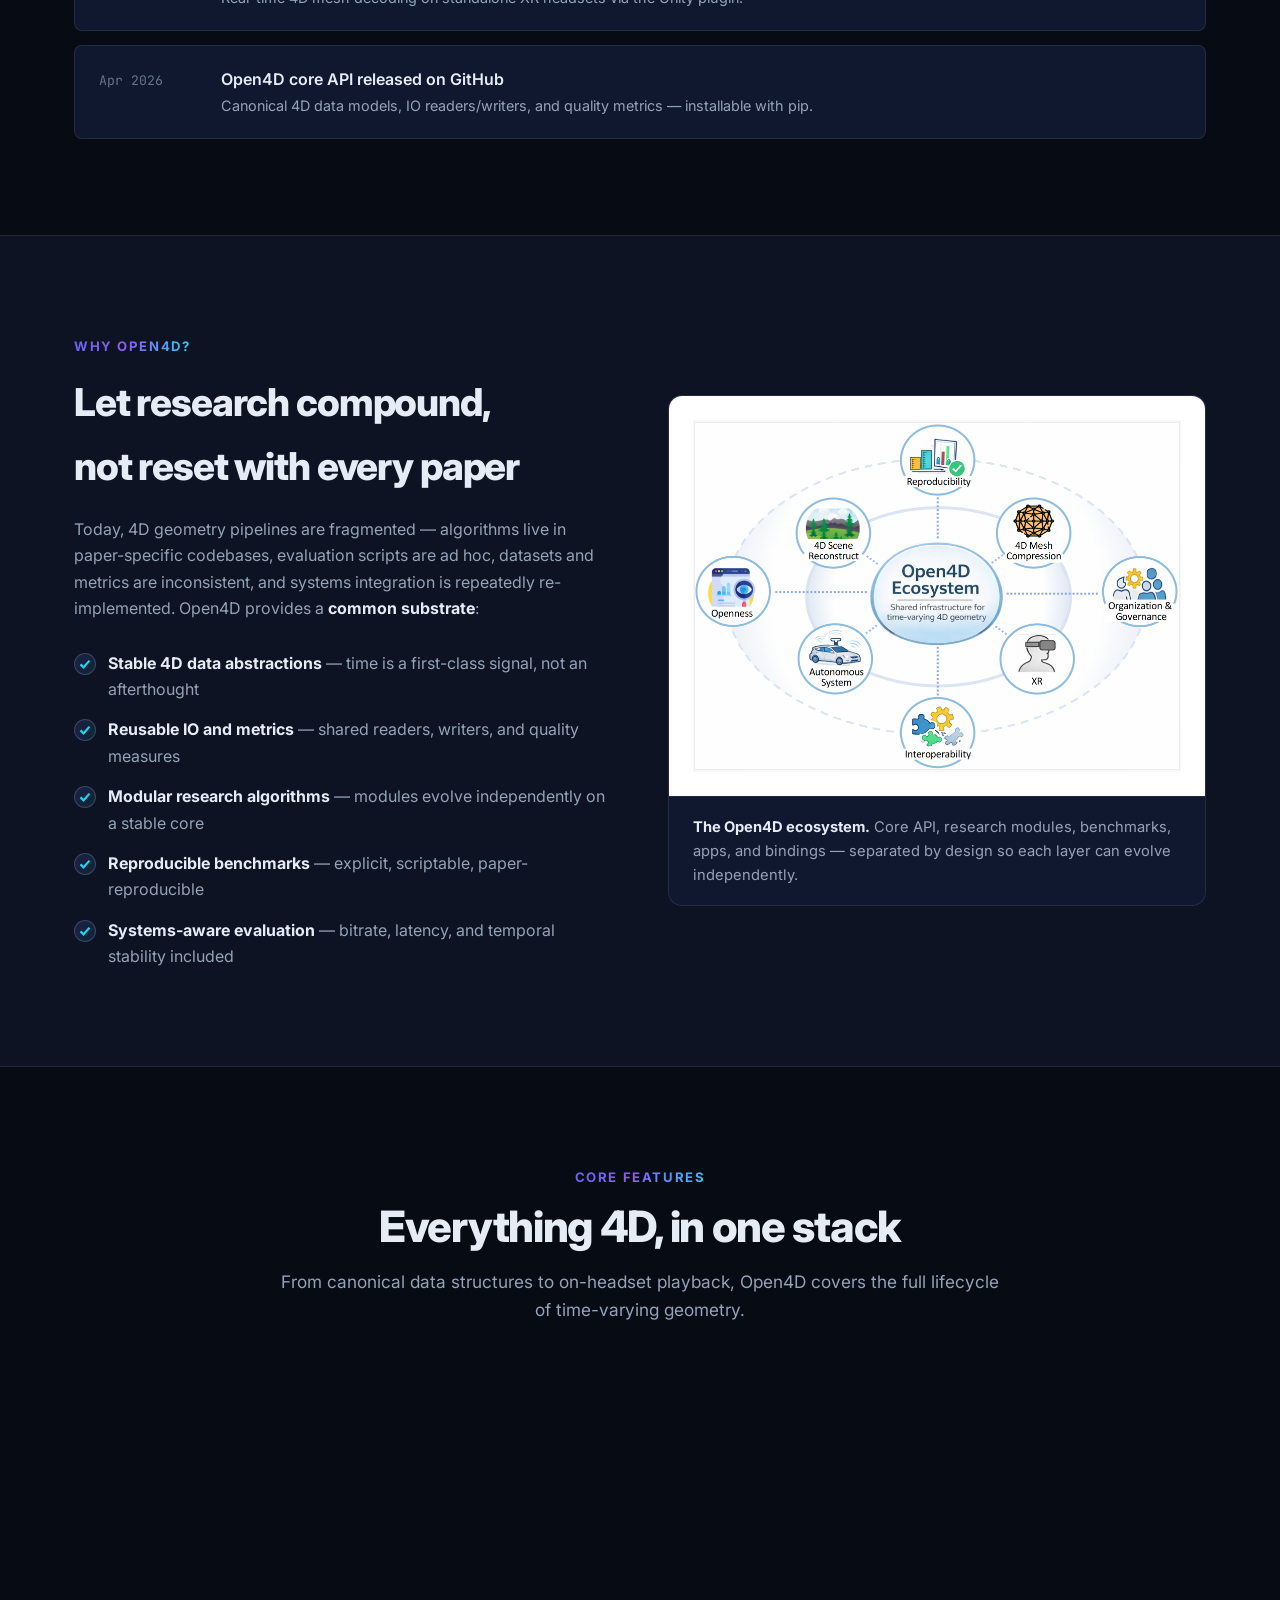
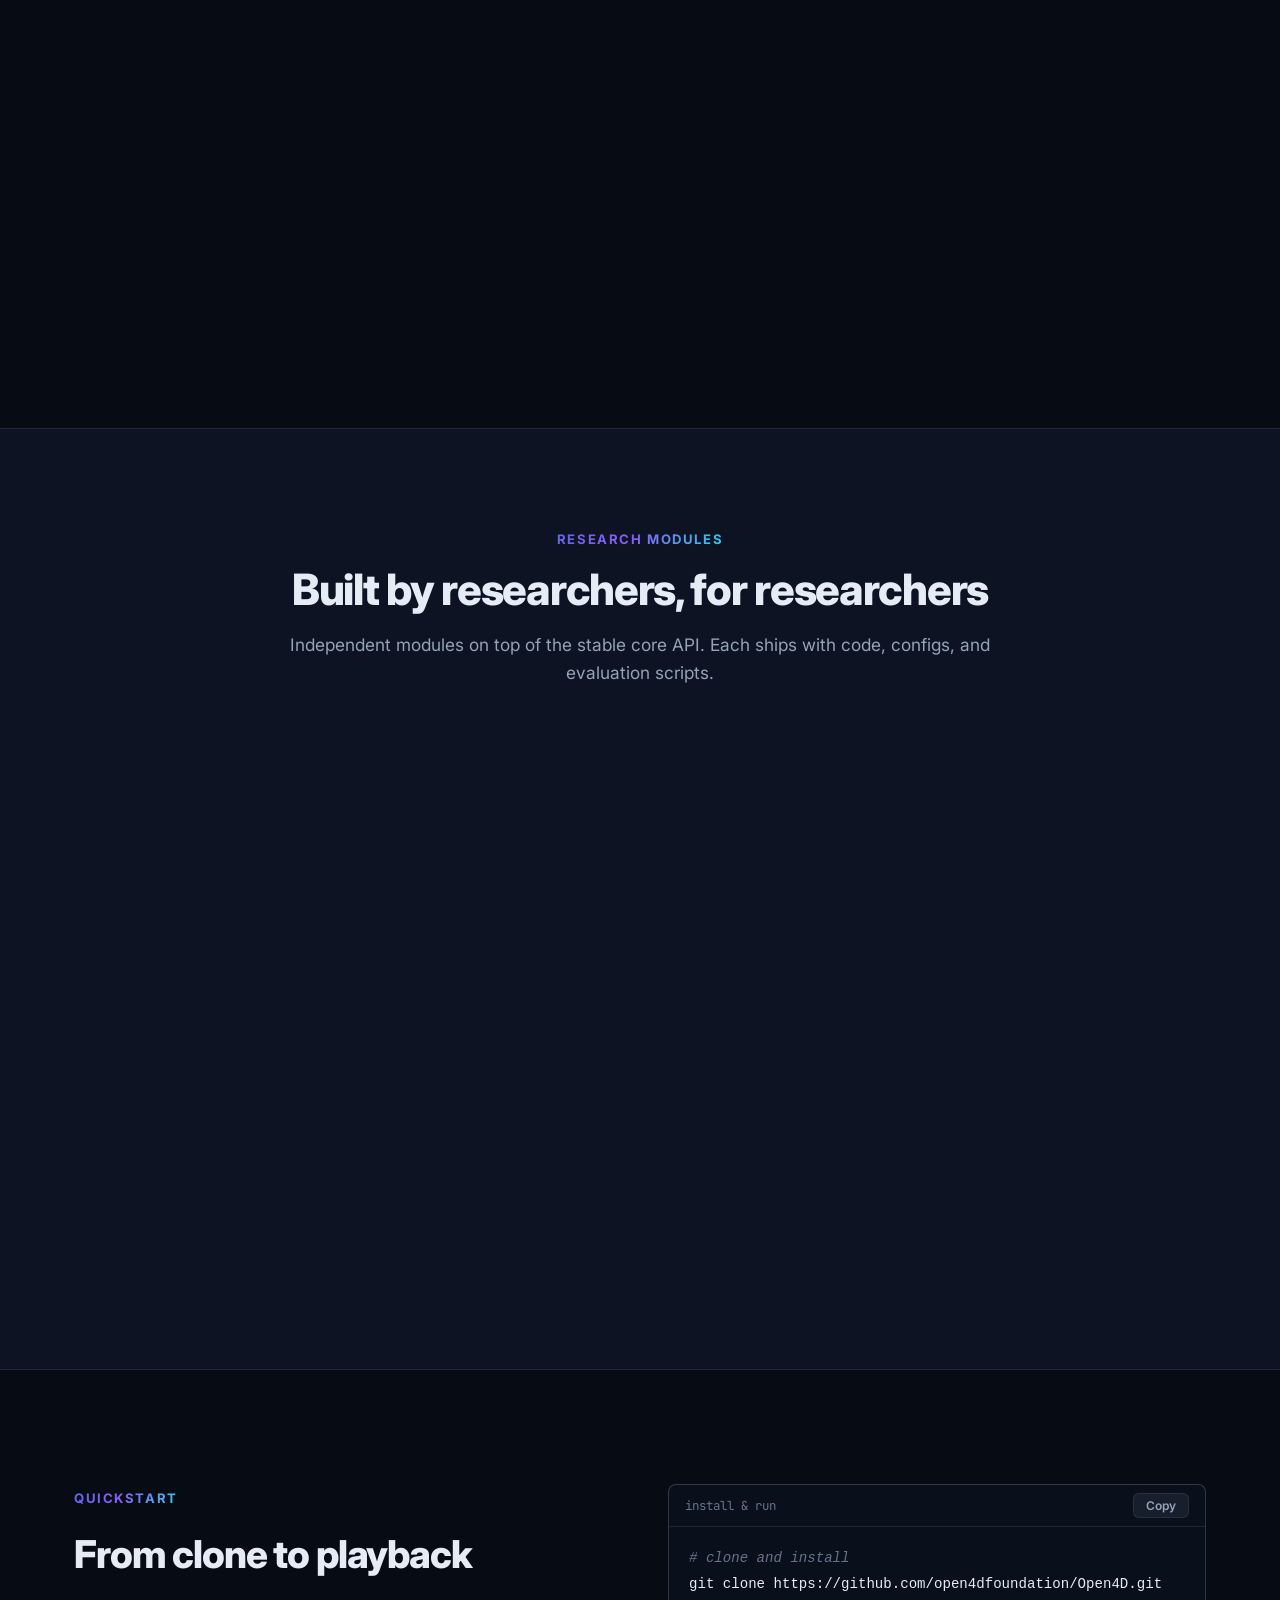
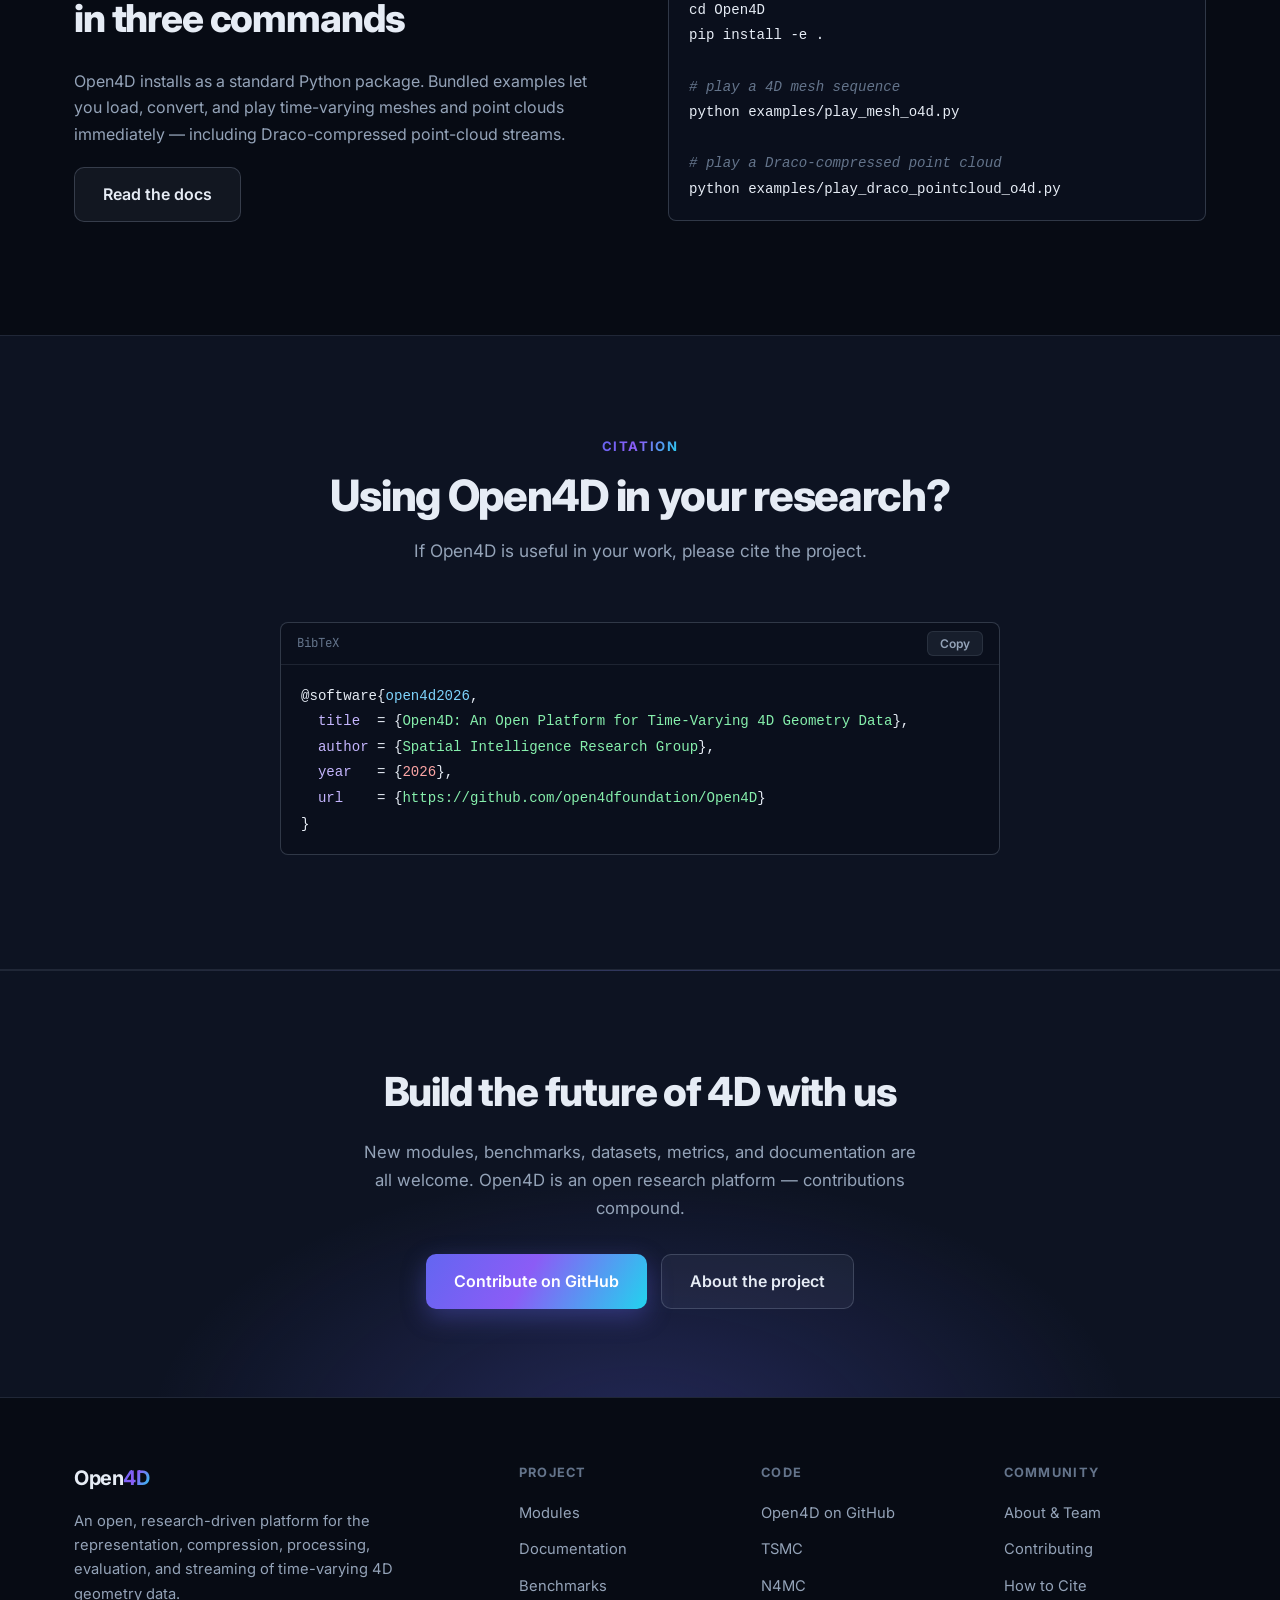
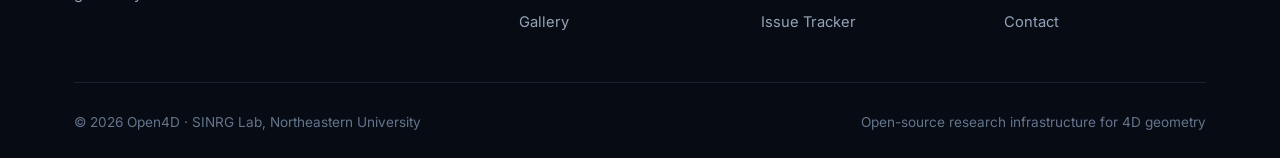
==== commit a42656f3: "Update Open4D repository links" ====
--- a/index.html
+++ b/index.html
@@ -40,7 +40,7 @@
           <li><a href="about.html">About</a></li>
         </ul>
       </nav>
-      <a class="nav-cta" href="https://github.com/SINRG-Lab/Open4D" target="_blank" rel="noopener">
+      <a class="nav-cta" href="https://github.com/open4dfoundation/Open4D" target="_blank" rel="noopener">
         <svg viewBox="0 0 16 16" aria-hidden="true"><path d="M8 0C3.58 0 0 3.58 0 8c0 3.54 2.29 6.53 5.47 7.59.4.07.55-.17.55-.38 0-.19-.01-.82-.01-1.49-2.01.37-2.53-.49-2.69-.94-.09-.23-.48-.94-.82-1.13-.28-.15-.68-.52-.01-.53.63-.01 1.08.58 1.23.82.72 1.21 1.87.87 2.33.66.07-.52.28-.87.51-1.07-1.78-.2-3.64-.89-3.64-3.95 0-.87.31-1.59.82-2.15-.08-.2-.36-1.02.08-2.12 0 0 .67-.21 2.2.82.64-.18 1.32-.27 2-.27s1.36.09 2 .27c1.53-1.04 2.2-.82 2.2-.82.44 1.1.16 1.92.08 2.12.51.56.82 1.27.82 2.15 0 3.07-1.87 3.75-3.65 3.95.29.25.54.73.54 1.48 0 1.07-.01 1.93-.01 2.2 0 .21.15.46.55.38A8.01 8.01 0 0 0 16 8c0-4.42-3.58-8-8-8z"/></svg>
         GitHub
       </a>
@@ -61,7 +61,7 @@
       </p>
       <div class="hero-actions">
         <a href="documentation.html" class="btn btn-primary">Get Started</a>
-        <a href="https://github.com/SINRG-Lab/Open4D" target="_blank" rel="noopener" class="btn btn-secondary">
+        <a href="https://github.com/open4dfoundation/Open4D" target="_blank" rel="noopener" class="btn btn-secondary">
           <svg viewBox="0 0 16 16" aria-hidden="true"><path d="M8 0C3.58 0 0 3.58 0 8c0 3.54 2.29 6.53 5.47 7.59.4.07.55-.17.55-.38 0-.19-.01-.82-.01-1.49-2.01.37-2.53-.49-2.69-.94-.09-.23-.48-.94-.82-1.13-.28-.15-.68-.52-.01-.53.63-.01 1.08.58 1.23.82.72 1.21 1.87.87 2.33.66.07-.52.28-.87.51-1.07-1.78-.2-3.64-.89-3.64-3.95 0-.87.31-1.59.82-2.15-.08-.2-.36-1.02.08-2.12 0 0 .67-.21 2.2.82.64-.18 1.32-.27 2-.27s1.36.09 2 .27c1.53-1.04 2.2-.82 2.2-.82.44 1.1.16 1.92.08 2.12.51.56.82 1.27.82 2.15 0 3.07-1.87 3.75-3.65 3.95.29.25.54.73.54 1.48 0 1.07-.01 1.93-.01 2.2 0 .21.15.46.55.38A8.01 8.01 0 0 0 16 8c0-4.42-3.58-8-8-8z"/></svg>
           View on GitHub
         </a>
@@ -72,7 +72,7 @@
           <span class="term-title">terminal</span>
         </div>
         <pre><span class="comment"># Install Open4D (development)</span>
-<span class="prompt">$</span> git clone https://github.com/SINRG-Lab/Open4D.git
+<span class="prompt">$</span> git clone https://github.com/open4dfoundation/Open4D.git
 <span class="prompt">$</span> cd Open4D
 <span class="prompt">$</span> pip install -e .
 <span class="comment"># Play a time-varying mesh sequence</span>
@@ -255,7 +255,7 @@
         <div class="code-block">
           <div class="code-head"><span>install &amp; run</span><button class="copy-btn">Copy</button></div>
           <pre><code><span class="cm"># clone and install</span>
-git clone https://github.com/SINRG-Lab/Open4D.git
+git clone https://github.com/open4dfoundation/Open4D.git
 cd Open4D
 pip install -e .
 
@@ -284,7 +284,7 @@
   <span class="kw">title</span>  = {<span class="str">Open4D: An Open Platform for Time-Varying 4D Geometry Data</span>},
   <span class="kw">author</span> = {<span class="str">Spatial Intelligence Research Group</span>},
   <span class="kw">year</span>   = {<span class="num">2026</span>},
-  <span class="kw">url</span>    = {<span class="str">https://github.com/SINRG-Lab/Open4D</span>}
+  <span class="kw">url</span>    = {<span class="str">https://github.com/open4dfoundation/Open4D</span>}
 }</code></pre>
         </div>
       </div>
@@ -296,7 +296,7 @@
     <h2>Build the future of 4D with us</h2>
     <p>New modules, benchmarks, datasets, metrics, and documentation are all welcome. Open4D is an open research platform — contributions compound.</p>
     <div class="hero-actions" style="margin-bottom: 0;">
-      <a href="https://github.com/SINRG-Lab/Open4D" target="_blank" rel="noopener" class="btn btn-primary">Contribute on GitHub</a>
+      <a href="https://github.com/open4dfoundation/Open4D" target="_blank" rel="noopener" class="btn btn-primary">Contribute on GitHub</a>
       <a href="about.html" class="btn btn-secondary">About the project</a>
     </div>
   </section>
@@ -321,10 +321,10 @@
         <div>
           <h5>Code</h5>
           <ul>
-            <li><a href="https://github.com/SINRG-Lab/Open4D" target="_blank" rel="noopener">Open4D on GitHub</a></li>
+            <li><a href="https://github.com/open4dfoundation/Open4D" target="_blank" rel="noopener">Open4D on GitHub</a></li>
             <li><a href="https://github.com/SINRG-Lab/TSMC" target="_blank" rel="noopener">TSMC</a></li>
             <li><a href="https://github.com/frozzzen3/N4MC" target="_blank" rel="noopener">N4MC</a></li>
-            <li><a href="https://github.com/SINRG-Lab/Open4D/issues" target="_blank" rel="noopener">Issue Tracker</a></li>
+            <li><a href="https://github.com/open4dfoundation/Open4D/issues" target="_blank" rel="noopener">Issue Tracker</a></li>
           </ul>
         </div>
         <div>
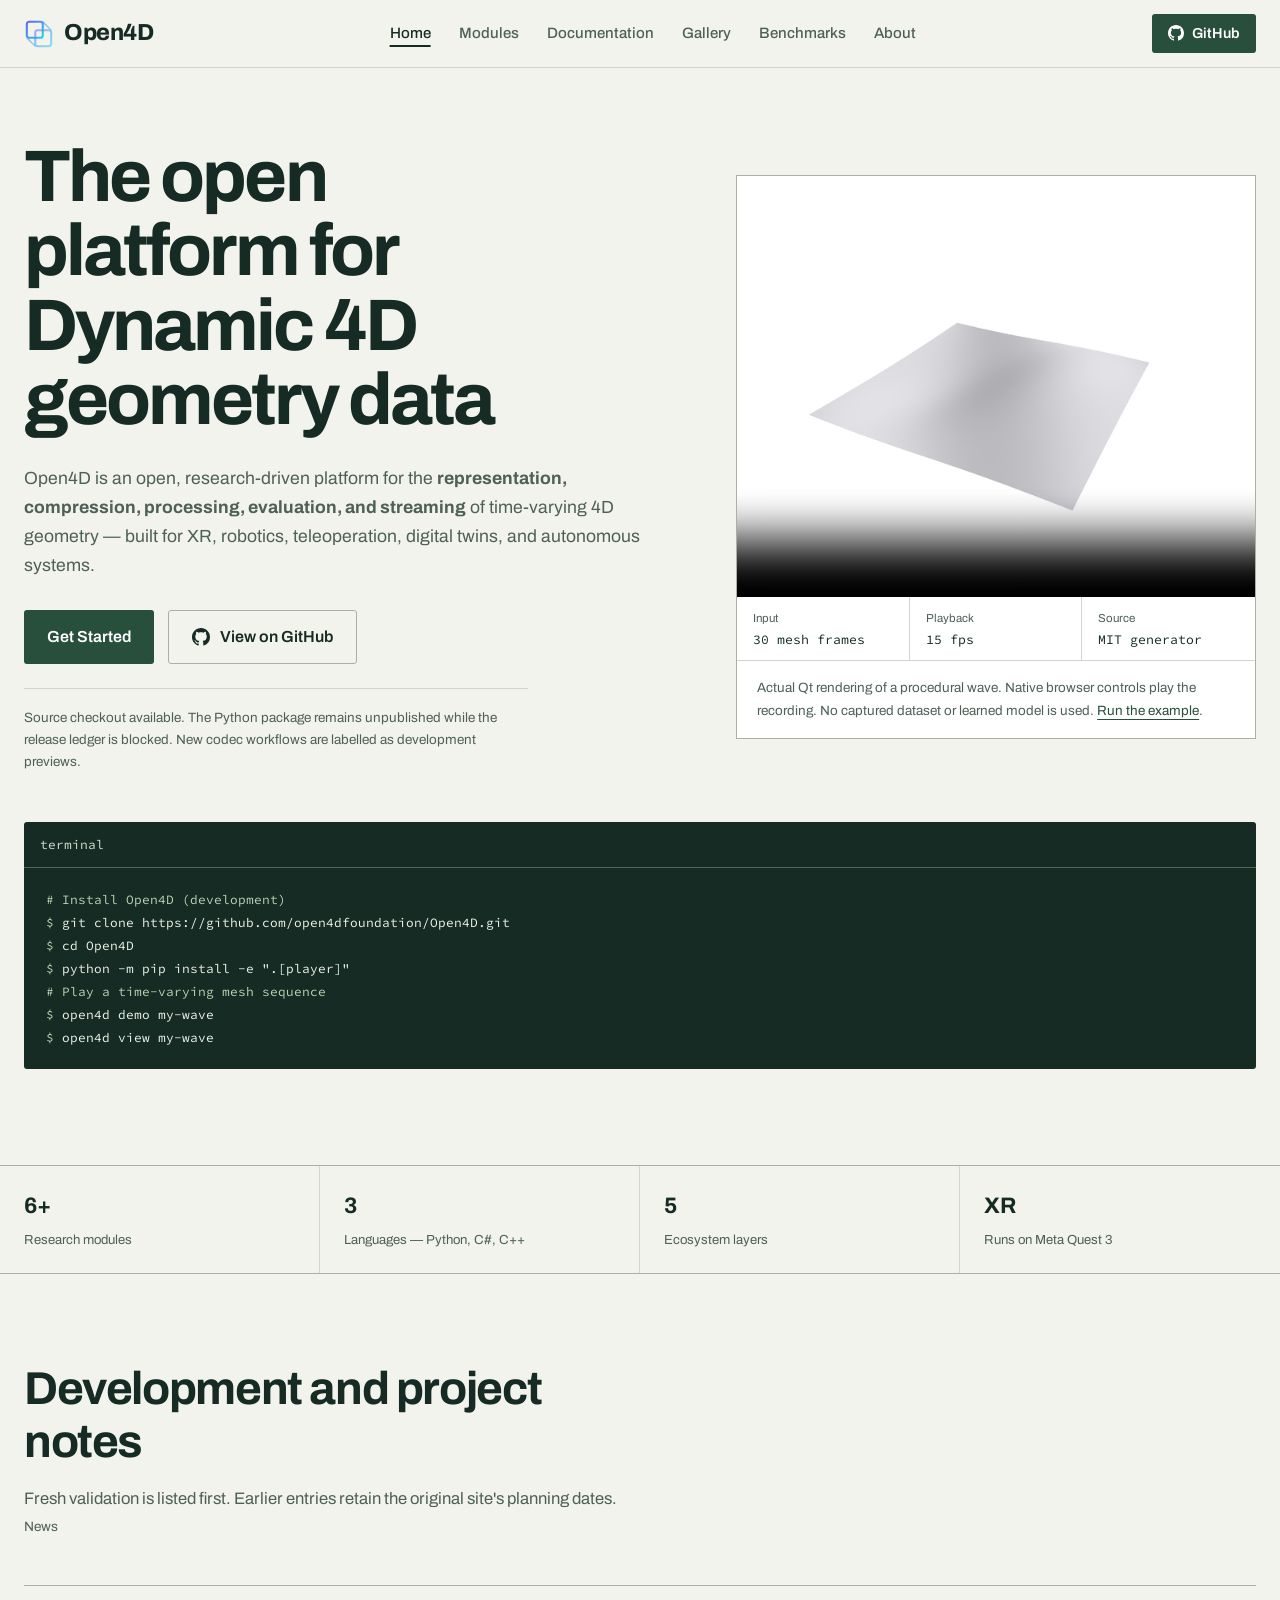
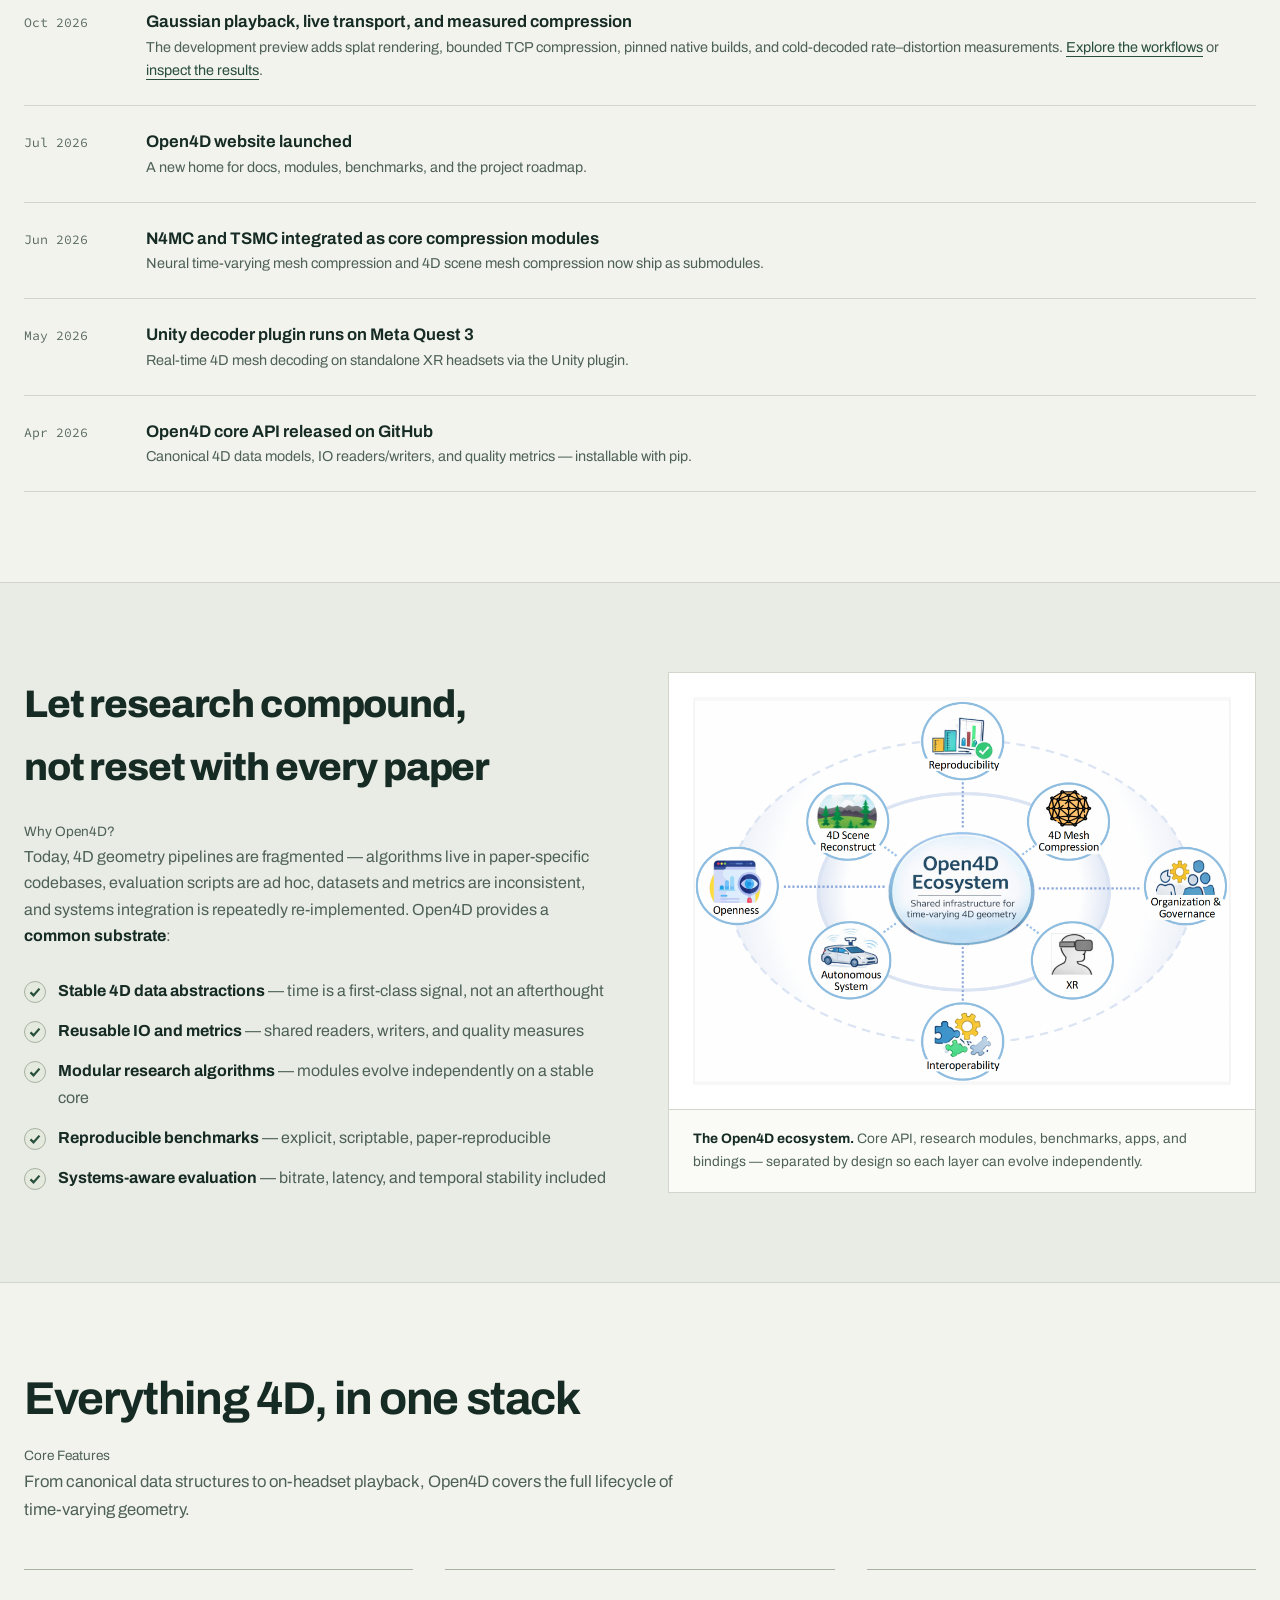
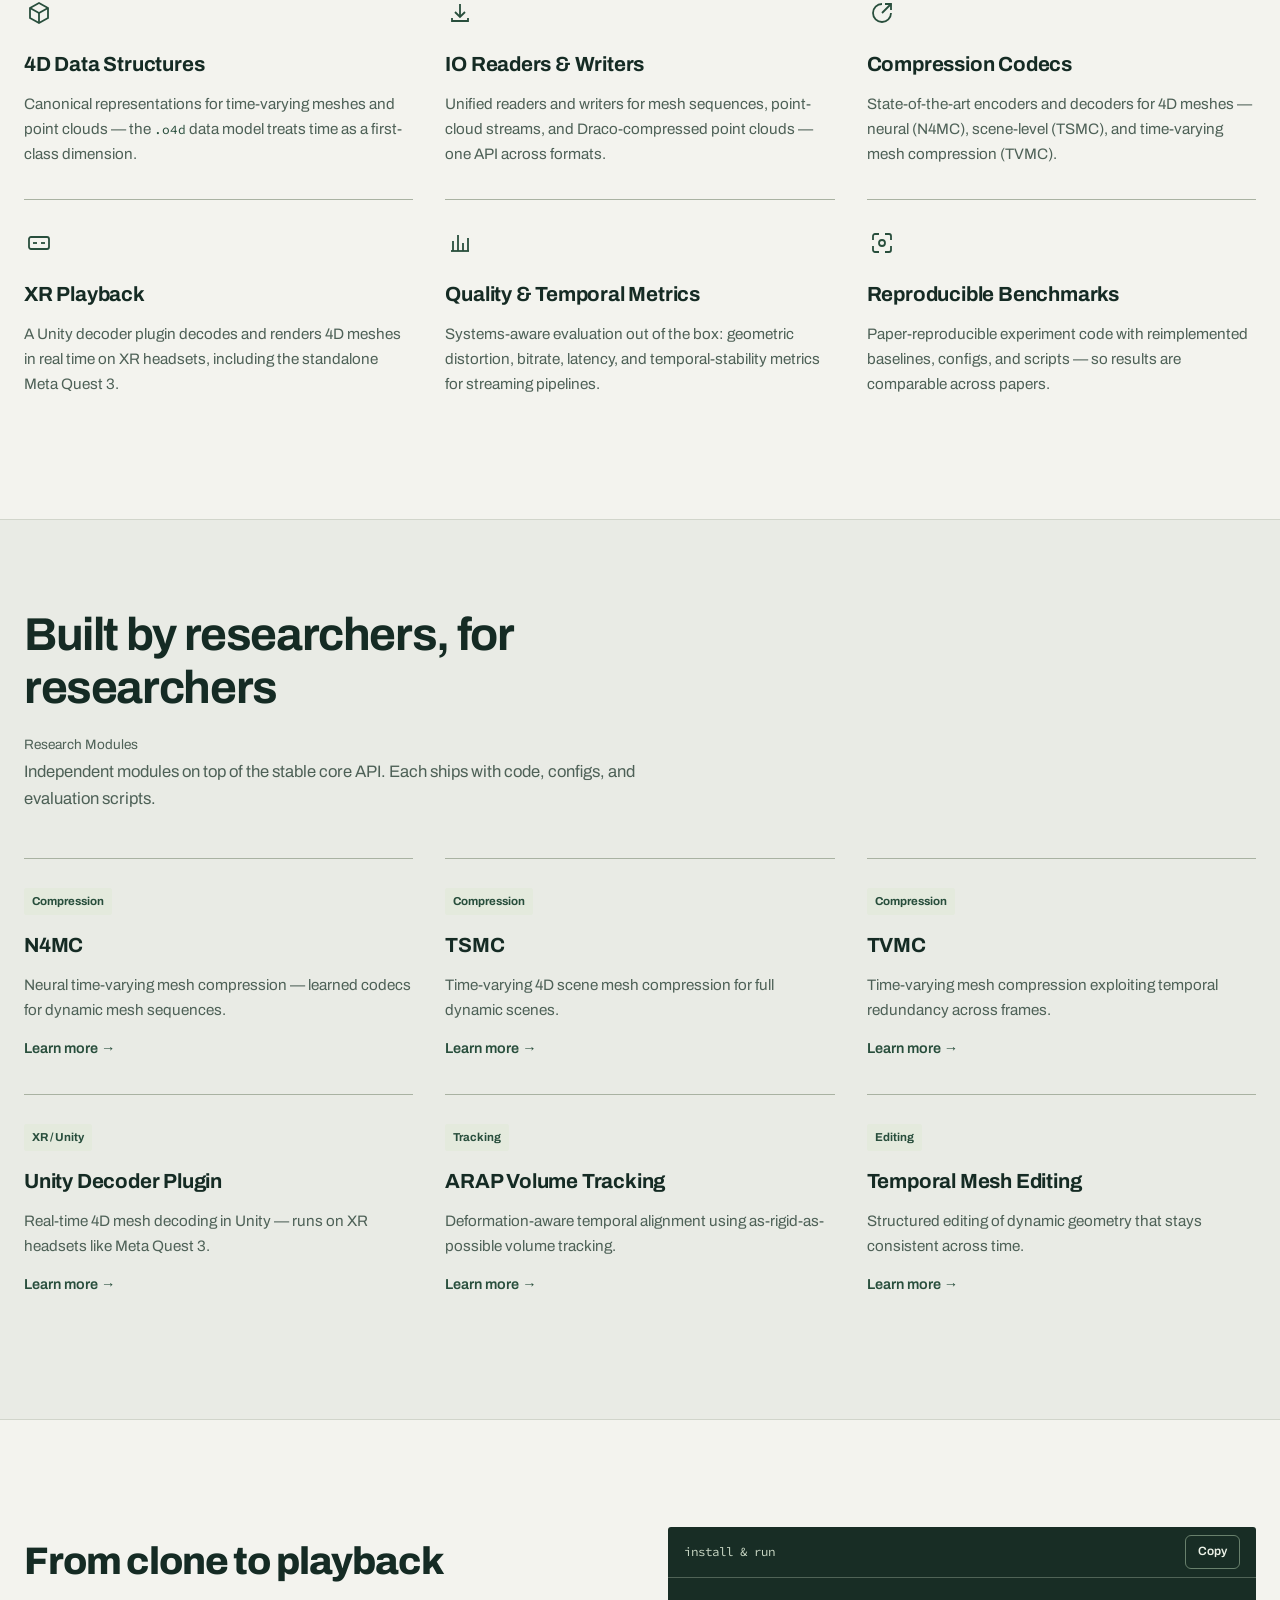
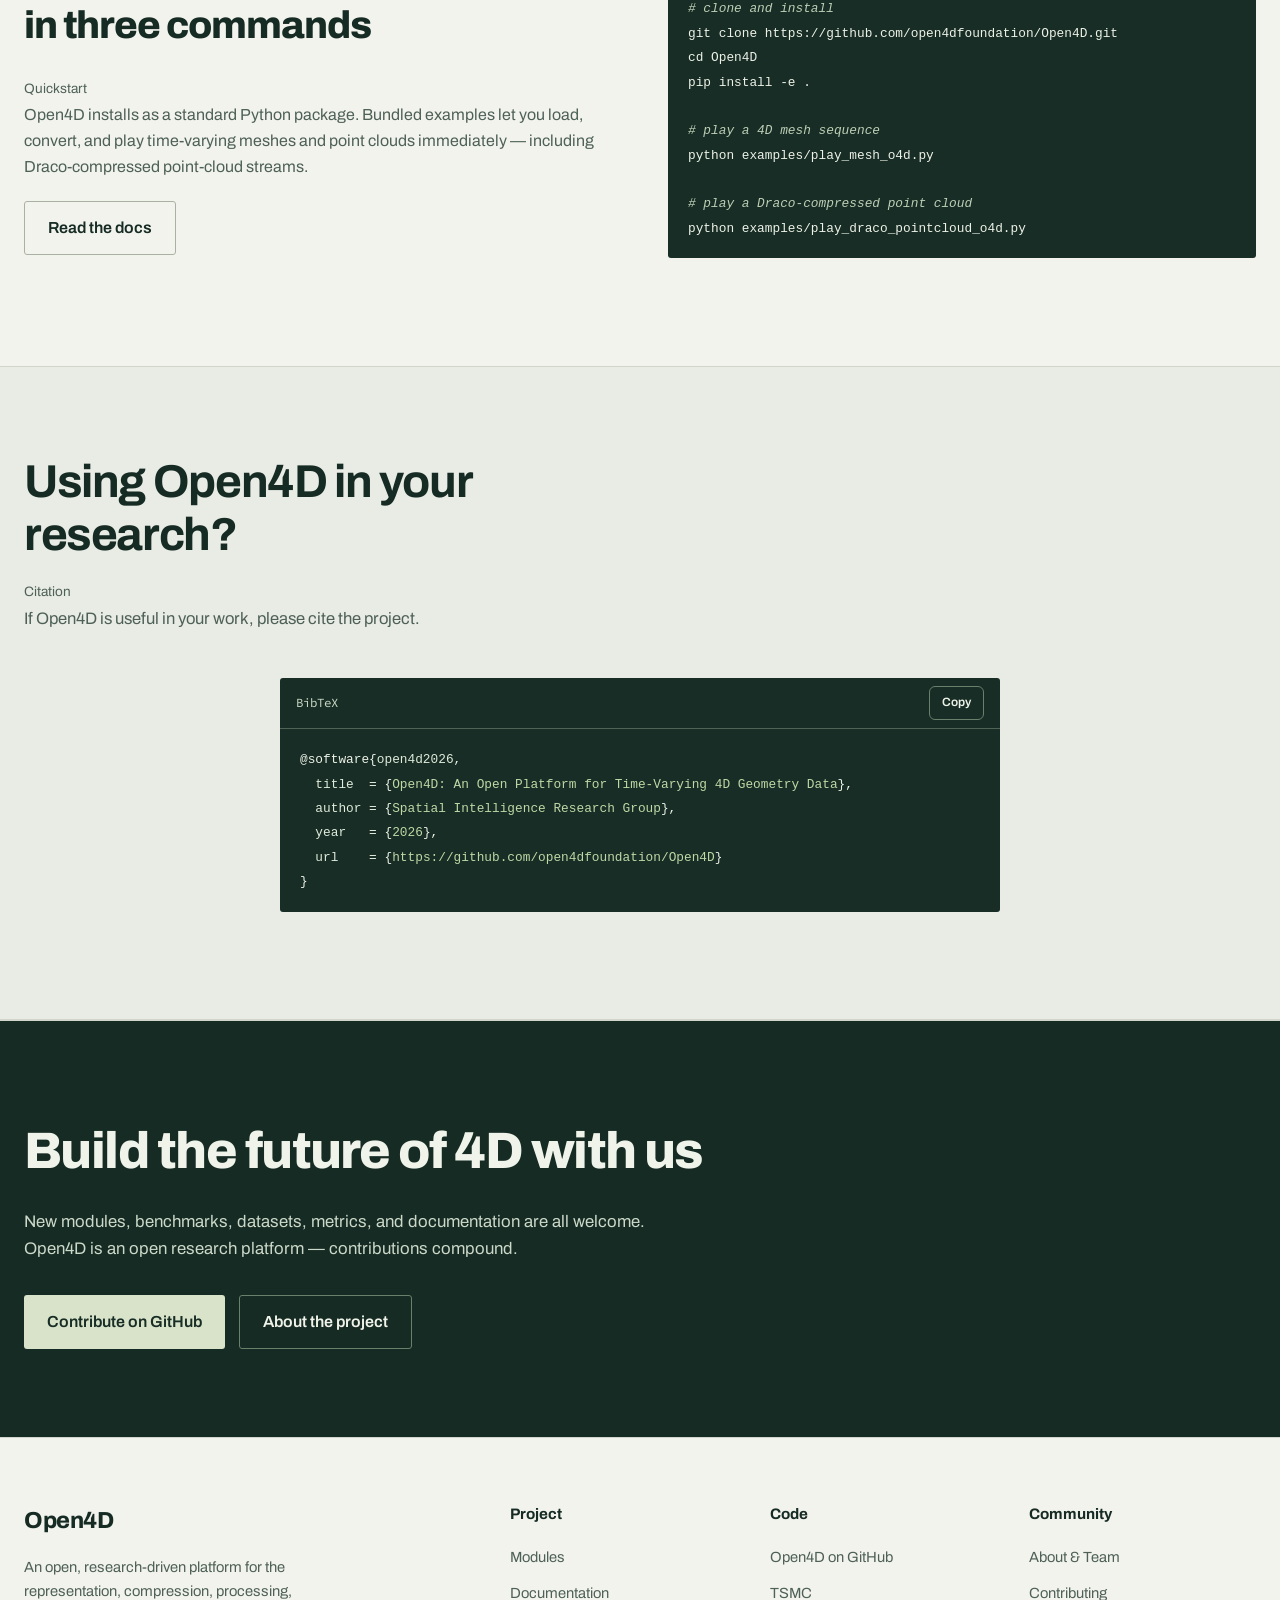
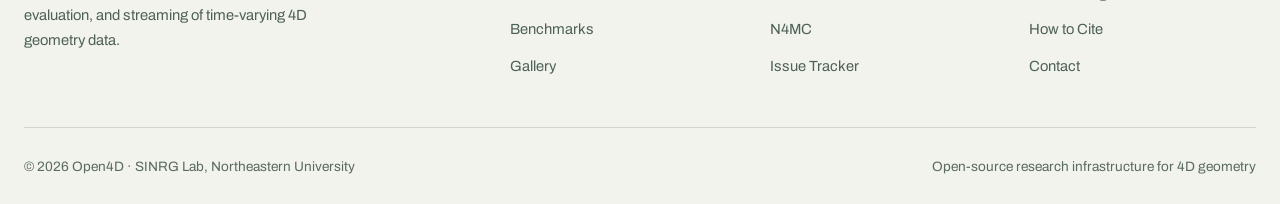
==== commit c08b41c2: "Merge 9fd1b2089d8abfdbc49c6ac8cfd6010a98e10382 into 8606a9ae9966619f34fbdf44d9fd7131ef437552" ====
--- a/index.html
+++ b/index.html
@@ -5,13 +5,13 @@
   <meta name="viewport" content="width=device-width, initial-scale=1.0" />
   <title>Open4D — An Open Platform for 4D Geometry Data</title>
   <meta name="description" content="Open4D is an open, research-driven platform for the representation, compression, processing, evaluation, and streaming of time-varying 4D geometry data." />
-  <link rel="preconnect" href="https://fonts.googleapis.com" />
-  <link rel="preconnect" href="https://fonts.gstatic.com" crossorigin />
-  <link href="https://fonts.googleapis.com/css2?family=Inter:wght@400;500;600;700;800&family=JetBrains+Mono:wght@400;500&display=swap" rel="stylesheet" />
   <link rel="stylesheet" href="css/style.css" />
+  <meta name="theme-color" content="#f3f3ee" />
+  <link rel="canonical" href="https://open4dfoundation.github.io/" />
   <link rel="icon" type="image/svg+xml" href="assets/favicon.svg" />
 </head>
 <body>
+  <a class="skip-link" href="#main-content">Skip to content</a>
 
   <!-- ============ NAV ============ -->
   <header class="nav">
@@ -30,9 +30,9 @@
         </svg>
         <span>Open<span class="logo-4d">4D</span></span>
       </a>
-      <nav>
+      <nav aria-label="Primary navigation">
         <ul class="nav-links" id="nav-links">
-          <li><a href="index.html" class="active">Home</a></li>
+          <li><a href="index.html" class="active" aria-current="page">Home</a></li>
           <li><a href="modules.html">Modules</a></li>
           <li><a href="documentation.html">Documentation</a></li>
           <li><a href="gallery.html">Gallery</a></li>
@@ -44,15 +44,19 @@
         <svg viewBox="0 0 16 16" aria-hidden="true"><path d="M8 0C3.58 0 0 3.58 0 8c0 3.54 2.29 6.53 5.47 7.59.4.07.55-.17.55-.38 0-.19-.01-.82-.01-1.49-2.01.37-2.53-.49-2.69-.94-.09-.23-.48-.94-.82-1.13-.28-.15-.68-.52-.01-.53.63-.01 1.08.58 1.23.82.72 1.21 1.87.87 2.33.66.07-.52.28-.87.51-1.07-1.78-.2-3.64-.89-3.64-3.95 0-.87.31-1.59.82-2.15-.08-.2-.36-1.02.08-2.12 0 0 .67-.21 2.2.82.64-.18 1.32-.27 2-.27s1.36.09 2 .27c1.53-1.04 2.2-.82 2.2-.82.44 1.1.16 1.92.08 2.12.51.56.82 1.27.82 2.15 0 3.07-1.87 3.75-3.65 3.95.29.25.54.73.54 1.48 0 1.07-.01 1.93-.01 2.2 0 .21.15.46.55.38A8.01 8.01 0 0 0 16 8c0-4.42-3.58-8-8-8z"/></svg>
         GitHub
       </a>
-      <button class="nav-toggle" id="nav-toggle" aria-label="Toggle menu" aria-expanded="false">☰</button>
+      <button class="nav-toggle" id="nav-toggle" aria-label="Open navigation" aria-expanded="false" aria-controls="nav-links"><svg viewBox="0 0 24 24" aria-hidden="true"><path d="M4 6h16M4 12h16M4 18h16"/></svg></button>
     </div>
   </header>
+
+  <main id="main-content">
 
   <!-- ============ HERO ============ -->
   <section class="hero">
     <div class="hero-bg"></div>
     <div class="hero-grid"></div>
     <div class="container">
+      <div class="hero-layout">
+      <div>
       <h1>The open platform for<br /><span class="gradient-text">Dynamic 4D geometry data</span></h1>
       <p class="hero-sub">
         Open4D is an open, research-driven platform for the <strong>representation, compression, processing,
@@ -66,17 +70,29 @@
           View on GitHub
         </a>
       </div>
+      <p class="release-note">Source checkout available. The Python package remains unpublished while the release ledger is blocked. New codec workflows are labelled as development previews.</p>
+      </div>
+      <figure class="viewer-proof">
+        <video controls playsinline preload="metadata" poster="assets/media/wave-poster.png" width="640" height="520" aria-label="Open4D viewer rendering a generated mesh wave">
+          <source src="assets/media/open4d-wave.mp4" type="video/mp4" />
+          Your browser cannot play this video. <a href="assets/media/open4d-wave.mp4">Download the generated wave recording</a>.
+        </video>
+        <dl class="proof-ledger"><div><dt>Input</dt><dd>30 mesh frames</dd></div><div><dt>Playback</dt><dd>15 fps</dd></div><div><dt>Source</dt><dd>MIT generator</dd></div></dl>
+        <figcaption>Actual Qt rendering of a procedural wave. Native browser controls play the recording. No captured dataset or learned model is used. <a href="documentation.html#sequence-api">Run the example</a>.</figcaption>
+      </figure>
+      </div>
       <div class="hero-terminal">
         <div class="term-bar">
           <span class="term-dot"></span><span class="term-dot"></span><span class="term-dot"></span>
           <span class="term-title">terminal</span>
         </div>
-        <pre><span class="comment"># Install Open4D (development)</span>
+        <pre tabindex="0" aria-label="Source setup commands"><span class="comment"># Install Open4D (development)</span>
 <span class="prompt">$</span> git clone https://github.com/open4dfoundation/Open4D.git
 <span class="prompt">$</span> cd Open4D
-<span class="prompt">$</span> pip install -e .
+<span class="prompt">$</span> python -m pip install -e ".[player]"
 <span class="comment"># Play a time-varying mesh sequence</span>
-<span class="prompt">$</span> python examples/play_mesh_o4d.py</pre>
+<span class="prompt">$</span> open4d demo my-wave
+<span class="prompt">$</span> open4d view my-wave</pre>
       </div>
     </div>
   </section>
@@ -93,25 +109,27 @@
   <section class="section">
     <div class="container">
       <div class="section-head left">
-        <span class="section-eyebrow">News</span>
-        <h2>Latest updates</h2>
+        <h2>Development and project notes</h2>
+        <p>Fresh validation is listed first. Earlier entries retain the original site's planning dates.</p>
+        <span class="section-context">News</span>
       </div>
       <div class="news-list reveal">
+        <div class="news-item"><span class="news-date">Oct 2026</span><div><h3>Gaussian playback, live transport, and measured compression</h3><p>The development preview adds splat rendering, bounded TCP compression, pinned native builds, and cold-decoded rate–distortion measurements. <a href="documentation.html#development-workflows">Explore the workflows</a> or <a href="benchmarks.html#measured-results">inspect the results</a>.</p></div></div>
         <div class="news-item">
           <span class="news-date">Jul 2026</span>
-          <div><h4>Open4D website launched</h4><p>A new home for docs, modules, benchmarks, and the project roadmap.</p></div>
+          <div><h3>Open4D website launched</h3><p>A new home for docs, modules, benchmarks, and the project roadmap.</p></div>
         </div>
         <div class="news-item">
           <span class="news-date">Jun 2026</span>
-          <div><h4>N4MC and TSMC integrated as core compression modules</h4><p>Neural time-varying mesh compression and 4D scene mesh compression now ship as submodules.</p></div>
+          <div><h3>N4MC and TSMC integrated as core compression modules</h3><p>Neural time-varying mesh compression and 4D scene mesh compression now ship as submodules.</p></div>
         </div>
         <div class="news-item">
           <span class="news-date">May 2026</span>
-          <div><h4>Unity decoder plugin runs on Meta Quest 3</h4><p>Real-time 4D mesh decoding on standalone XR headsets via the Unity plugin.</p></div>
+          <div><h3>Unity decoder plugin runs on Meta Quest 3</h3><p>Real-time 4D mesh decoding on standalone XR headsets via the Unity plugin.</p></div>
         </div>
         <div class="news-item">
           <span class="news-date">Apr 2026</span>
-          <div><h4>Open4D core API released on GitHub</h4><p>Canonical 4D data models, IO readers/writers, and quality metrics — installable with pip.</p></div>
+          <div><h3>Open4D core API released on GitHub</h3><p>Canonical 4D data models, IO readers/writers, and quality metrics — installable with pip.</p></div>
         </div>
       </div>
     </div>
@@ -121,10 +139,10 @@
   <section class="section section-alt">
     <div class="container split">
       <div class="reveal">
-        <span class="section-eyebrow">Why Open4D?</span>
         <h2 style="font-size: clamp(1.8rem, 4vw, 2.4rem); font-weight: 800; letter-spacing: -0.03em; margin-bottom: 18px;">
           Let research compound,<br />not reset with every paper
         </h2>
+        <span class="section-context">Why Open4D?</span>
         <p style="color: var(--text-muted); margin-bottom: 28px;">
           Today, 4D geometry pipelines are fragmented — algorithms live in paper-specific codebases,
           evaluation scripts are ad hoc, datasets and metrics are inconsistent, and systems integration
@@ -149,15 +167,15 @@
   <section class="section">
     <div class="container">
       <div class="section-head">
-        <span class="section-eyebrow">Core Features</span>
         <h2>Everything 4D, in one stack</h2>
+        <span class="section-context">Core Features</span>
         <p>From canonical data structures to on-headset playback, Open4D covers the full lifecycle of time-varying geometry.</p>
       </div>
       <div class="grid grid-3">
         <div class="card reveal">
           <div class="card-icon"><svg viewBox="0 0 24 24"><path d="M12 2 3 7v10l9 5 9-5V7l-9-5z"/><path d="M3 7l9 5 9-5"/><path d="M12 12v10"/></svg></div>
           <h3>4D Data Structures</h3>
-          <p>Canonical representations for time-varying meshes and point clouds — the <code style="font-family: var(--mono); font-size: 0.85em; color: #a5b4fc;">.o4d</code> data model treats time as a first-class dimension.</p>
+          <p>Canonical representations for time-varying meshes and point clouds — the <code style="font-family: var(--mono); font-size: 0.85em; color: var(--accent);">.o4d</code> data model treats time as a first-class dimension.</p>
         </div>
         <div class="card reveal">
           <div class="card-icon"><svg viewBox="0 0 24 24"><path d="M4 17v3h16v-3"/><path d="M12 3v13"/><path d="M7 11l5 5 5-5"/></svg></div>
@@ -192,8 +210,8 @@
   <section class="section section-alt">
     <div class="container">
       <div class="section-head">
-        <span class="section-eyebrow">Research Modules</span>
         <h2>Built by researchers, for researchers</h2>
+        <span class="section-context">Research Modules</span>
         <p>Independent modules on top of the stable core API. Each ships with code, configs, and evaluation scripts.</p>
       </div>
       <div class="grid grid-3">
@@ -241,10 +259,10 @@
   <section class="section">
     <div class="container split">
       <div class="reveal">
-        <span class="section-eyebrow">Quickstart</span>
         <h2 style="font-size: clamp(1.8rem, 4vw, 2.4rem); font-weight: 800; letter-spacing: -0.03em; margin-bottom: 18px;">
           From clone to playback<br />in three commands
         </h2>
+        <span class="section-context">Quickstart</span>
         <p style="color: var(--text-muted); margin-bottom: 20px;">
           Open4D installs as a standard Python package. Bundled examples let you load, convert, and play
           time-varying meshes and point clouds immediately — including Draco-compressed point-cloud streams.
@@ -273,8 +291,8 @@
   <section class="section section-alt">
     <div class="container">
       <div class="section-head">
-        <span class="section-eyebrow">Citation</span>
         <h2>Using Open4D in your research?</h2>
+        <span class="section-context">Citation</span>
         <p>If Open4D is useful in your work, please cite the project.</p>
       </div>
       <div style="max-width: 720px; margin: 0 auto;" class="reveal">
@@ -302,6 +320,8 @@
   </section>
 
   <!-- ============ FOOTER ============ -->
+  </main>
+
   <footer class="footer">
     <div class="container">
       <div class="footer-grid">
--- a/css/style.css
+++ b/css/style.css
@@ -2,26 +2,29 @@
    Open4D Website — Shared Stylesheet
    ========================================================================== */
 
+@font-face { font-family: "Archivo"; src: url("../assets/fonts/archivo-latin-wght-normal.woff2") format("woff2"); font-style: normal; font-weight: 100 900; font-display: swap; }
+@font-face { font-family: "Source Code Pro"; src: url("../assets/fonts/source-code-pro-latin-wght-normal.woff2") format("woff2"); font-style: normal; font-weight: 200 900; font-display: swap; }
+
 :root {
-  --bg: #070b14;
-  --bg-elevated: #0d1322;
-  --bg-card: #101830;
-  --bg-card-hover: #16203d;
-  --border: rgba(148, 163, 184, 0.14);
-  --border-strong: rgba(148, 163, 184, 0.28);
-  --text: #e6ecf5;
-  --text-muted: #94a3b8;
-  --text-faint: #64748b;
-  --accent: #6366f1;
-  --accent-2: #22d3ee;
-  --accent-3: #a78bfa;
-  --gradient: linear-gradient(120deg, #6366f1 0%, #8b5cf6 45%, #22d3ee 100%);
-  --gradient-soft: linear-gradient(120deg, rgba(99, 102, 241, 0.16), rgba(34, 211, 238, 0.10));
-  --radius: 14px;
-  --radius-sm: 8px;
-  --shadow: 0 10px 40px rgba(0, 0, 0, 0.45);
-  --font: "Inter", -apple-system, BlinkMacSystemFont, "Segoe UI", sans-serif;
-  --mono: "JetBrains Mono", ui-monospace, "SF Mono", Menlo, monospace;
+  --bg: #f3f3ee;
+  --bg-elevated: #e9ebe5;
+  --bg-card: #fafbf7;
+  --bg-card-hover: #ffffff;
+  --border: #d1d5cb;
+  --border-strong: #a9b2a2;
+  --text: #152b24;
+  --text-muted: #4e6157;
+  --text-faint: #596b60;
+  --accent: #284e3c;
+  --accent-2: #284e3c;
+  --accent-3: #284e3c;
+  --gradient: #284e3c;
+  --gradient-soft: #e4eadd;
+  --radius: 0;
+  --radius-sm: 3px;
+  --shadow: none;
+  --font: "Archivo", Arial, sans-serif;
+  --mono: "Source Code Pro", ui-monospace, Menlo, monospace;
   --nav-height: 68px;
 }
 
@@ -721,3 +724,194 @@
   .section { padding: 64px 0; }
   .hero { padding-bottom: 64px; }
 }
+
+/* Shared reading and interaction system. Original routes and content remain. */
+body { min-width: 0; }
+button, select { font: inherit; }
+button { color: inherit; }
+::selection { color: var(--text); background: #cbd9bd; }
+:focus-visible { outline: 3px solid #98611b; outline-offset: 4px; }
+a { text-underline-offset: 4px; }
+p a, figcaption a, .site-notice a { text-decoration: underline; }
+.split > *, .grid > *, .gallery-grid > *, .footer-grid > * { min-width: 0; }
+pre, code, td, select { font-variant-numeric: tabular-nums; }
+::-webkit-scrollbar { width: 12px; height: 12px; }
+::-webkit-scrollbar-track { background: var(--bg); }
+::-webkit-scrollbar-thumb { background: var(--border-strong); border: 3px solid var(--bg); }
+.container, .nav-inner { max-width: 1360px; }
+.skip-link { position: fixed; left: 18px; top: 12px; z-index: 120; padding: 12px 18px; color: white; background: var(--text); transform: translateY(-200%); }
+.skip-link:focus { transform: none; }
+.nav { background: var(--bg); backdrop-filter: none; -webkit-backdrop-filter: none; }
+.nav-logo { font-weight: 750; font-size: 1.45rem; }
+.nav-logo .logo-4d, .hero h1 .gradient-text, .stat .stat-num, .section-eyebrow { background: none; color: var(--text); -webkit-text-fill-color: currentColor; }
+.nav-links a { padding: 9px 11px; border-radius: 0; }
+.nav-links a.active { background: transparent; text-decoration: underline; text-decoration-thickness: 2px; text-underline-offset: 7px; }
+.nav-links a:hover { background: var(--gradient-soft); }
+.nav-cta { border-radius: 3px; background: var(--accent); }
+.nav-toggle { border-radius: 3px; }
+.nav-toggle svg { width: 20px; height: 20px; margin: auto; fill: none; stroke: currentColor; stroke-width: 1.8; }
+.hero { text-align: left; padding-top: calc(var(--nav-height) + 72px); }
+.hero-bg, .hero-grid { display: none; }
+.hero-layout { display: grid; grid-template-columns: minmax(0, 1.1fr) minmax(0, .9fr); align-items: center; gap: clamp(40px, 6vw, 100px); }
+.hero h1 { font-size: clamp(3.2rem, 5.7vw, 5.4rem); line-height: 1.02; max-width: 14ch; font-weight: 720; letter-spacing: -.04em; text-wrap: balance; }
+.hero h1 br { display: none; }
+.hero h1 .gradient-text { display: block; }
+.hero-sub { max-width: 63ch; margin: 26px 0 30px; font-size: 1.1rem; line-height: 1.65; }
+.hero-actions { justify-content: flex-start; margin-bottom: 24px; }
+.btn { border-radius: 3px; min-height: 48px; padding-inline: 23px; }
+.btn-primary { box-shadow: none; background: var(--accent); }
+.btn-secondary { background: transparent; }
+.btn-secondary:hover { background: var(--gradient-soft); }
+.release-note { max-width: 63ch; margin: 24px 0 0; padding-top: 18px; border-top: 1px solid var(--border); color: var(--text-muted); font-size: .84rem; }
+.viewer-proof { min-width: 0; border: 1px solid var(--border-strong); background: #fff; }
+.viewer-proof video { width: 100%; height: auto; display: block; aspect-ratio: 640/520; object-fit: contain; background: #fff; }
+.viewer-proof figcaption { padding: 16px 20px; font-size: .84rem; color: var(--text-muted); border-top: 1px solid var(--border); }
+.proof-ledger { display: grid; grid-template-columns: repeat(3, 1fr); border-top: 1px solid var(--border); }
+.proof-ledger div { padding: 12px 16px; display: grid; gap: 3px; border-right: 1px solid var(--border); }
+.proof-ledger div:last-child { border: 0; }
+.proof-ledger dt { font-size: .72rem; color: var(--text-muted); }
+.proof-ledger dd { font: .82rem var(--mono); }
+.hero-terminal { max-width: none; margin-top: 48px; background: var(--text); color: #edf2e8; border: 0; border-radius: 3px; box-shadow: none; }
+.hero-terminal .term-bar { border-color: #52665b; }
+.term-bar .term-dot { display: none; }
+.term-bar .term-title { margin: 0; color: #d3dfd1; }
+.hero-terminal pre { font-size: .8rem; line-height: 1.8; }
+.hero-terminal .comment, .hero-terminal .prompt { color: #bdcfb2; }
+.stats-strip { max-width: 1312px; margin: 0 auto; background: transparent; gap: 0; border-color: var(--border-strong); }
+.stat { text-align: left; background: transparent; padding: 22px 24px; border-right: 1px solid var(--border); }
+.stat:last-child { border-right: 0; }
+.stat .stat-num { font-size: 1.4rem; font-weight: 700; }
+.stat .stat-label { font-size: .82rem; }
+.section { padding-block: clamp(64px, 7vw, 110px); }
+.section-head { max-width: none; text-align: left; margin-bottom: 46px; }
+.section-head h2 { max-width: 23ch; font-size: clamp(2.15rem, 3.6vw, 3.5rem); font-weight: 700; }
+.section-head p { max-width: 68ch; font-size: 1.04rem; }
+.section-eyebrow, .section-context { font-size: .85rem; letter-spacing: 0; text-transform: none; color: var(--text-muted); margin-top: 10px; margin-bottom: 12px; }
+.grid { gap: 0 32px; }
+.card { border: 0; border-top: 1px solid var(--border-strong); background: transparent; padding: 28px 0 32px; }
+.card:hover { transform: none; background: transparent; }
+.card-icon { width: 30px; height: 30px; border: 0; background: none; margin-bottom: 20px; }
+.card h3 { font-size: 1.28rem; }
+.card p { max-width: 65ch; }
+.card-tag { border-radius: 2px; padding: 4px 8px; background: var(--gradient-soft); color: var(--accent); text-transform: none; letter-spacing: 0; }
+.news-list { gap: 0; border-top: 1px solid var(--border-strong); }
+.news-item { padding: 22px 0; border: 0; border-bottom: 1px solid var(--border); background: none; border-radius: 0; }
+.news-item h4 { font-weight: 650; font-size: 1.05rem; }
+.news-item h3 { font-weight: 650; font-size: 1.05rem; }
+.figure-block { background: var(--bg-card); }
+.figure-block .figure-media.dark { background: #101a2b; }
+.figure-block img { width: 100%; height: auto; }
+.figure-block figcaption { font-size: .86rem; }
+.code-block { min-width: 0; color: #edf2e8; background: #182d25; border: 0; }
+.code-block .code-head { color: #cbd9c6; border-color: #506356; }
+.code-block pre { font-size: .8rem; }
+.code-block .copy-btn { color: #edf2e8; border-color: #68806c; background: transparent; min-height: 34px; }
+.code-block .copy-btn:hover { color: #fff; background: #304d3c; }
+.code-block code .cm { color: #becfb6; }
+.code-block code .kw, .code-block code .fn { color: #dfebdb; }
+.code-block code .str, .code-block code .num { color: #bfd8a6; }
+.copy-status { min-height: 1.2em; }
+.sr-only { position: absolute; width: 1px; height: 1px; overflow: hidden; clip-path: inset(50%); white-space: nowrap; }
+.module-row { background: transparent; padding: 32px 0; border: 0; border-bottom: 1px solid var(--border-strong); margin-bottom: 16px; }
+.module-row h3 { font-size: 1.65rem; }
+.module-row p { max-width: 80ch; }
+.module-meta { font-family: var(--font); }
+.docs-layout { grid-template-columns: 230px minmax(0, 1fr); }
+.docs-content > p, .docs-content > ul { max-width: 78ch; }
+.docs-content code:not(pre code), td code { color: var(--text); background: #e4eadd; }
+.docs-content h2 { font-size: 2rem; line-height: 1.2; }
+.docs-sidebar a { border-left-width: 1px; padding-block: 8px; }
+.docs-sidebar h5 { text-transform: none; letter-spacing: 0; font-size: .86rem; }
+.callout, .callout.warn { background: var(--gradient-soft); border: 1px solid var(--border-strong); }
+.callout .callout-icon { display: none; }
+.table-wrap { min-width: 0; }
+caption { text-align: left; padding: 14px 18px; color: var(--text-muted); }
+th { white-space: normal; }
+td { font-size: .88rem; }
+.timeline-item.done::before { box-shadow: none; }
+.timeline { border-left-width: 1px; }
+.cta-band { background: var(--text); color: #f0f3e9; text-align: left; padding-inline: max(24px, calc((100vw - 1312px)/2)); }
+.cta-band h2 { max-width: 25ch; font-size: clamp(2.3rem, 4vw, 3.5rem); }
+.cta-band p { max-width: 64ch; margin-left: 0; color: #ccd8c8; }
+.cta-band .btn-primary { background: #d8e3c9; color: #182d25; }
+.cta-band .btn-secondary { color: #f0f3e9; border-color: #68806c; }
+.page-hero { padding-top: calc(var(--nav-height) + 70px); padding-bottom: 50px; }
+.page-hero h1 { max-width: 24ch; font-size: clamp(2.7rem, 4.4vw, 4.5rem); line-height: 1.05; font-weight: 700; }
+.reveal { opacity: 1; transform: none; transition: none; }
+.footer-grid { gap: 32px; }
+.footer h5 { text-transform: none; letter-spacing: 0; font-size: .95rem; color: var(--text); }
+.workflow-row { display: grid; grid-template-columns: minmax(0, .8fr) minmax(0, 1.2fr); gap: 60px; padding-block: 46px; border-top: 1px solid var(--border-strong); }
+.workflow-row h3 { font-size: 1.75rem; line-height: 1.15; margin-bottom: 18px; }
+.workflow-row p { color: var(--text-muted); margin-bottom: 18px; max-width: 66ch; }
+.workflow-row .code-block { margin-top: 0; }
+.source-link { display: inline-flex; min-height: 36px; align-items: center; gap: 10px; font-weight: 650; text-decoration: underline; }
+.benchmark-controls { display: flex; gap: 26px; flex-wrap: wrap; margin-block: 26px; }
+.benchmark-controls label { display: grid; gap: 8px; font-size: .9rem; font-weight: 600; }
+.benchmark-controls select { min-height: 44px; padding: 8px 36px 8px 12px; background: var(--bg-card); color: var(--text); border: 1px solid var(--border-strong); border-radius: 2px; }
+.rd-chart { width: 100%; height: auto; display: block; color: var(--text); }
+.rd-chart text { font: 14px var(--mono); fill: currentColor; }
+.rd-chart .axis { stroke: var(--border-strong); }
+.rd-chart .curve { stroke: var(--accent); fill: none; stroke-width: 2; }
+.rd-chart .point { fill: var(--accent); }
+.rd-figure { padding: 20px; border: 1px solid var(--border-strong); background: var(--bg-card); overflow-x: auto; }
+.rd-chart { min-width: 700px; }
+.rd-figure figcaption { color: var(--text-muted); font-size: .88rem; }
+.measurement-note { max-width: 85ch; color: var(--text-muted); font-size: .9rem; margin-block: 18px; }
+.measurement-error { color: var(--text); padding: 20px; background: var(--gradient-soft); }
+.measurement-error[hidden] { display: none; }
+.rd-figure[hidden] { display: none; }
+.measurement-method { margin-block: 24px; }
+.measurement-method summary { cursor: pointer; font-weight: 650; min-height: 44px; }
+.measurement-method p { max-width: 85ch; margin-block: 18px; color: var(--text-muted); }
+.measurement-table td:not(:first-child) { font-family: var(--mono); white-space: nowrap; }
+.site-notice { margin-block: 20px; padding: 16px 0; border-block: 1px solid var(--border-strong); font-size: .9rem; color: var(--text-muted); }
+
+@media (max-width: 1080px) {
+  .nav-links a { padding-inline: 8px; font-size: .86rem; }
+  .nav-inner { gap: 16px; }
+  .hero h1 { font-size: 3.7rem; }
+  .hero-layout { gap: 38px; }
+}
+@media (max-width: 960px) {
+  .docs-layout { grid-template-columns: minmax(0, 1fr); }
+  .docs-sidebar { display: block; position: static; max-height: none; border-bottom: 1px solid var(--border-strong); padding-bottom: 20px; }
+  .docs-sidebar ul { display: flex; flex-wrap: wrap; gap: 6px 12px; }
+  .docs-sidebar h5 { margin-top: 14px; }
+  .docs-sidebar a { border: 0; padding: 5px 0; text-decoration: underline; }
+  .hero-layout { grid-template-columns: 1fr 1fr; gap: 28px; }
+  .hero h1 { font-size: clamp(2.7rem, 5.7vw, 3.7rem); }
+  .hero-sub { font-size: 1rem; }
+  .workflow-row { gap: 32px; }
+}
+@media (max-width: 820px) {
+  .nav-links { position: fixed; top: var(--nav-height); left: 0; right: 0; display: none; flex-direction: column; align-items: stretch; padding: 16px 24px; background: var(--bg); border-bottom: 1px solid var(--border-strong); backdrop-filter: none; }
+  .nav-links.open { display: flex; }
+  .nav-toggle { display: block; }
+  .nav-links a { font-size: 1rem; padding: 10px; }
+  .nav-cta { margin-left: auto; }
+  .hero-layout { grid-template-columns: minmax(0, 1fr); }
+  .hero { padding-top: calc(var(--nav-height) + 42px); }
+  .hero h1 { max-width: 17ch; font-size: clamp(3rem, 9vw, 4.6rem); }
+  .hero-sub { font-size: 1.08rem; }
+  .viewer-proof { margin-top: 12px; max-width: 640px; }
+  .workflow-row { grid-template-columns: minmax(0, 1fr); }
+  .workflow-row h3 { max-width: 24ch; }
+  .footer-grid { grid-template-columns: 1fr 1fr; }
+}
+@media (max-width: 500px) {
+  .container, .nav-inner { padding-inline: 18px; }
+  .nav-logo { font-size: 1.2rem; gap: 7px; }
+  .nav-inner { gap: 8px; }
+  .nav-cta { padding-inline: 11px; }
+  .hero h1 { font-size: clamp(2.8rem, 12vw, 3.7rem); }
+  .proof-ledger div { padding: 10px; }
+  .proof-ledger dd { font-size: .7rem; }
+  .news-item { flex-direction: column; gap: 7px; }
+  .stat { padding: 18px; }
+  .footer-grid { grid-template-columns: 1fr; }
+  .benchmark-controls { display: grid; grid-template-columns: 1fr; gap: 18px; }
+  .rd-figure { padding: 8px; }
+}
+@media (prefers-reduced-motion: reduce) {
+  *, *::before, *::after { scroll-behavior: auto !important; transition-duration: .01ms !important; animation-duration: .01ms !important; }
+}
